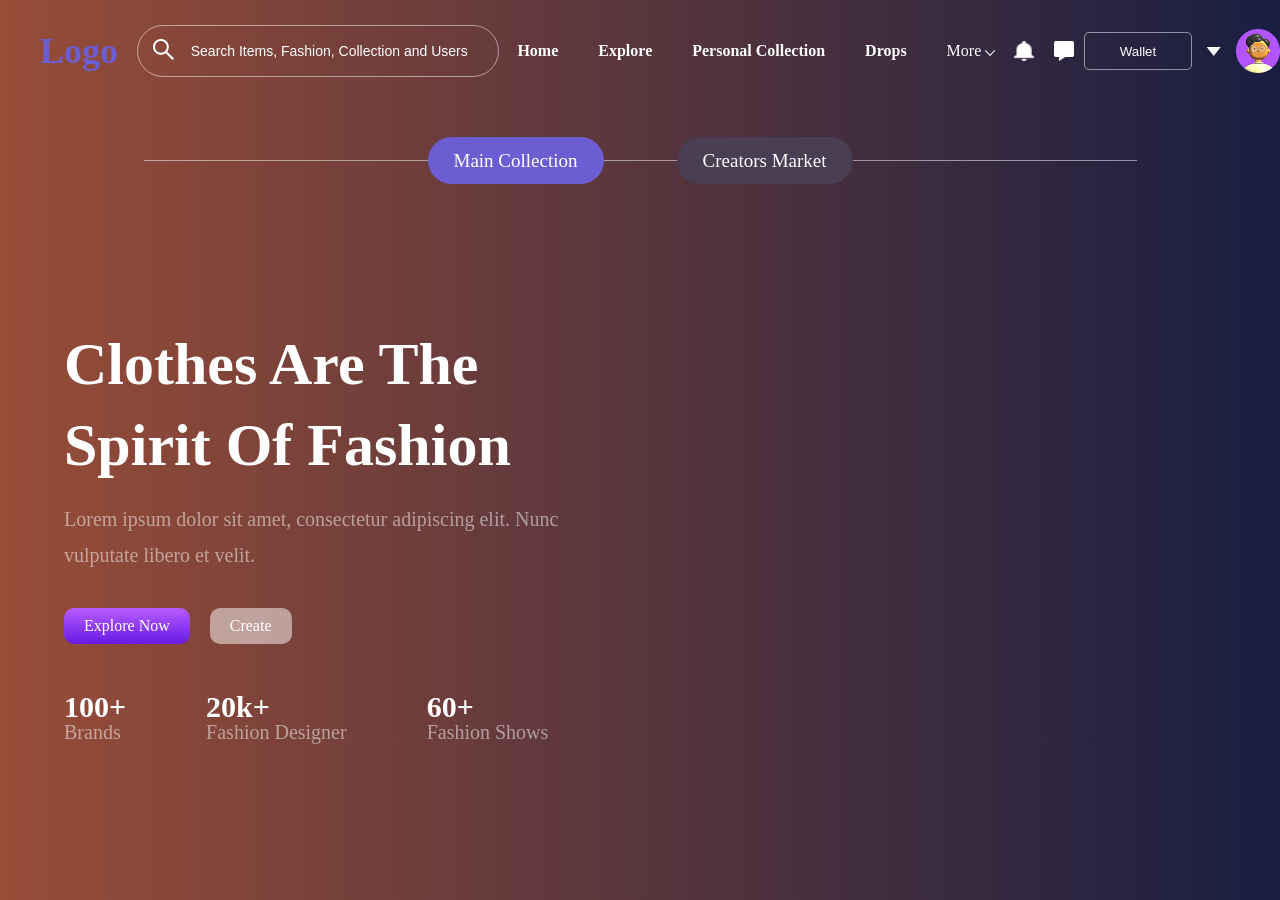
==== index.html @ 134a9b4e "feat: build hero section layout and utility classes Begin direct work on page sections, completing t" ====
<!DOCTYPE html>
<html lang="en">
<head>
    <meta charset="UTF-8">
    <meta name="viewport" content="width=device-width, initial-scale=1.0">
    <title>Fashion Marketplace</title>
    <link rel="stylesheet" href="assets/css/style.css">
    <link rel="stylesheet" href="assets/css/reset.css">
</head>
<body>
    <header class="d-flex wrap align-center justify-between justify-center">
       <p class="logo capitalize bold-700">logo</p> 
       <form action="" class="search-bar d-flex justify-between align-center">
        <button type="submit" class="search-button"><img src="assets/images/icons/search-icon.png" alt="search icon"></button>
        <input type="text" placeholder="Search Items, Fashion, Collection and Users" name="q">
        </form>
        <nav>
            <ul class="d-flex justify-between wrap">
                <li><a href="#" class="capitalize lh-100 bold-600">home</a></li>
                <li><a href="#" class="capitalize lh-100 bold-600">explore</a></li>
                <li><a href="#" class="capitalize lh-100 bold-600">personal collection</a></li>
                <li><a href="#" class="capitalize lh-100 bold-600">drops</a></li>
                <li class="dropdown-item">
                    <input type="checkbox" id="more-menu" class="dropdown-checkbox">
                    <label for="more-menu" class="dropdown-btn">More
                        <img src="assets/images/icons/drop-icon.png" alt="drop icon">
                    </label>
                    <ul class="dropdown-menu">
                        <li class="dropdown-li"><a href="#">Stats<div class="line"></div></a></li>
                        <li class="dropdown-li"><a href="#">Shows<div class="line"></div> </a></li>
                        <li class="dropdown-li"><a href="#">About Us<div class="line"></div></a></li>
                        <li class="dropdown-li"><a href="#">Community<div class="line"></div></a></li>
                        <li class="dropdown-li"><a href="#">Creator Studio<div class="line"></div></a></li>
                        <li class="dropdown-li"><a href="#">Edit Profile<div class="line"></div></a></li>
                        <li class="dropdown-li"><a href="#">Setting</a></li>
        
                    </ul>
                </li>
            </ul>
        </nav>
       <div class="account d-flex align-center justify-between wrap">
        <img src="assets/images/icons/ring-icon.png" alt="ring icon" class="ring">
        <img src="assets/images/icons/conversation-icon.png" alt="conversation icon" class="conversation">
        <button class="wallet"><a href="#">Wallet</a></button>
        <img src="assets/images/icons/arrow-icon.png" alt="arrow icon" class="arrow">
        <img src="assets/images/profile-image.png" alt="profile image">
       </div> 
    </header>
    <main>
        <div class="main-header d-flex justify-center align-center wrap">
            <hr class="align-center justify-center">
            <a href="" class="capitalize t-align lh-100 bold-500">main collection</a>
            <a href="" class="capitalize t-align lh-100 bold-500">creators market</a>
        </div>
        <div class="container">
            <section class="hero d-flex">
                <div class="content">
                    <h1 class="capitalize lh-135">clothes are the spirit of fashion</h1>
                    <p class="lh-180">Lorem ipsum dolor sit amet, consectetur adipiscing elit. Nunc vulputate libero et velit.</p>
                    <div class="buttons d-flex">
                        <a href="" class="capitalize bold-500 lh-100">explore now</a>
                        <a href="" class="capitalize bold-500 lh-100">create</a>
                    </div>
                    <ul class="statistics d-flex align-center">
                        <li><p class="bold-700 lh-100">100+</p><p class="capitalize lh-100 bold-500">brands</p></li>
                        <li><p class="bold-700 lh-100">20k+</p><p class="capitalize lh-100 bold-500">fashion designer</p></li>
                        <li><p class="bold-700 lh-100">60+</p><p class="capitalize lh-100 bold-500">fashion shows</p></li>
                    </ul>

                <div class="preview">
                </div>

            </section>





        </div>
  
    </main>


</body>
</html>
---- assets/css/style.css ----
:root{
    /* colors */
    --basic:white;
    --basic-50:rgba(255, 255, 255, 0.5);
    --purple-100: #6C5DD3;
    --purple-50: #B75CFF;
    --purple-200: #671AE4;
    --gray-100: #493E52;
    --gray-50:#95929F;




    --heading-1: 60px;
    --heading-2: 40px;
    --heading-3: 36px;
    --base: 20px;

    
    

}









/*utility classes start*/

.container{
    max-width: 1197px;
    height: auto;
    margin: 0 auto;
    width: 90%;
}


.d-flex{
   display: flex;
}

.align-center{
    align-items: center;
}

.justify-center{
    justify-content: center;
}

.t-align{
    text-align: center;
}

.justify-between{
    justify-content: space-between;
}


.wrap{
    flex-wrap: wrap;
}




/*typography*/

.capitalize{
    text-transform: capitalize;   
}

.bold-500 {
    font-weight: 500;
}
.bold-600 {
    font-weight: 600;
}
.bold-700 {
    font-weight: 700;
}

.lh-100{
    line-height: 100%;
}

.lh-135{
    line-height: 135%;
}

.lh-180{
    line-height: 180%;
}
.lh-200{
    line-height: 200%;
}


/*utility classes end*/
body {
    background:linear-gradient(to right, #984D38,#181E41); 
    width: 100%;
}   
header {

    max-width: 1440px;
    height: auto;
    margin-top: 25px !important;

    p.logo {
        color: var(--purple-100);
        font-size: var(--heading-3);
        margin-left: 40px;
    }

    form.search-bar {
        width: 360px;
        height: 50px;
        border: 0.5px solid var(--basic-50);
        border-radius: 184px;

        button.search-button {
            border: 0;
            background-color: transparent;
            border-radius: 50%;
            padding: 15px 15px;

            img {}
        }

        input {
            background-color: transparent;
            border: 0;
            font-size: 14px;
            width: 100%;
            height: 100%;
            color: var(--basic);
            border-radius: 184px;
        }

    }

    form.search-bar input::placeholder {
        color: white;
        font-size: 14px;
    }

    nav {
        ul {
            gap: 40px;

            li {
                color: var(--basic);
                font-size: 16px;

                a {
                    color: var(--basic);

                }
            }

            li.dropdown-item {
                position: relative;

                .dropdown-checkbox {
                    display: none;
                }

                .dropdown-btn {
                    cursor: pointer;
                }

                .dropdown-menu {
                    display: none;
                    position: absolute;
                    top: 100%;
                    left: -20px;
                    background-color: rgba(33, 39, 73, 1);
                    border-radius: 10px;
                    width: 190px;
                    height: auto;
                    margin-top: 10px;

                    .line {
                        border: 0.5px solid rgba(255, 255, 255, 0.2);
                        margin-block: 10px;
                    }


                    li.dropdown-li {
                        font-size: 14px;

                        &:first-child {
                            margin: 15px 15px 10px 15px;

                        }

                        &:last-child {
                            margin: 10px 15px 15px 15px;
                        }

                        &:not(:first-child):not(:last-child) {
                            margin: 10px 15px 10px 15px;
                        }
                    }

                }

                .dropdown-checkbox:checked~.dropdown-menu {
                    display: block;
                }
            }
        }
    }

    .account {
        img.ring {
            margin-right: 20px;
            width: 20px;
            height: 20px;
        }

        img.conversation {
            margin-right: 10px;
        }

        button.wallet {
            width: 108px;
            height: 38px;
            border: 0.5px solid var(--basic-50);
            background-color: transparent;
            border-radius: 5px;

            a {
                color: var(--basic);
            }
        }

        img.arrow {
            margin-inline: 15px;
        }
    }

}


.main-header {
    width: 100%;
    height: auto;
    gap: 73px;
    padding-top:60px;
    margin: 0 auto;
    position: relative;

    hr{
        border: none;
        border-top: 0.5px solid var(--basic-50);
        width: 993px;
        height: auto;
        margin-inline: 223px;
        display: block;
        position: absolute;
        z-index: 1;
    }
    a {
        padding: 14px 26px;
        border-radius: 206px;
        position: relative;
        z-index: 2;
        font-size: 19px;

        &:nth-child(2){
            background-color: var(--purple-100); 
        }

        &:last-child{
            background-color: var(--gray-100);
            
        }
    }

}

section.hero {
    margin-top: 140px;
    .content {
        max-width: 536px;
        
        h1 {
            font-weight: 800;
            font-size: var(--heading-1);
            color: var(--basic);
        }

        p {
            font-size: var(--base);
            color: var(--basic-50);
            margin-top: 15px;
            margin-bottom: 35px;
        }

        .buttons {
            gap: 20px;

            a {
                text-align: center;
                font-weight: 500;
                border-radius: 10px;
                height: auto;
                width: auto;
                padding: 10px 20px;

                &:first-child {
                    background: linear-gradient(to bottom, #B75CFF, #671AE4);
                }

                &:last-child {
                    background-color: var(--basic-50);

                }

            }
        }

        ul.statistics {
                width: fit-content;
                height: fit-content;
                margin-top: 48px;
                gap: 80px;
            li{
                p{
                    margin: 0;
                }
                p:first-child {
                    font-size: 30px;
                    color: var(--basic);
                }
                p:last-child {
                    color: var(--basic-50);
                    font-size: var(--base);
                }
            }
        }
    }

    .preview{
        
    }

}
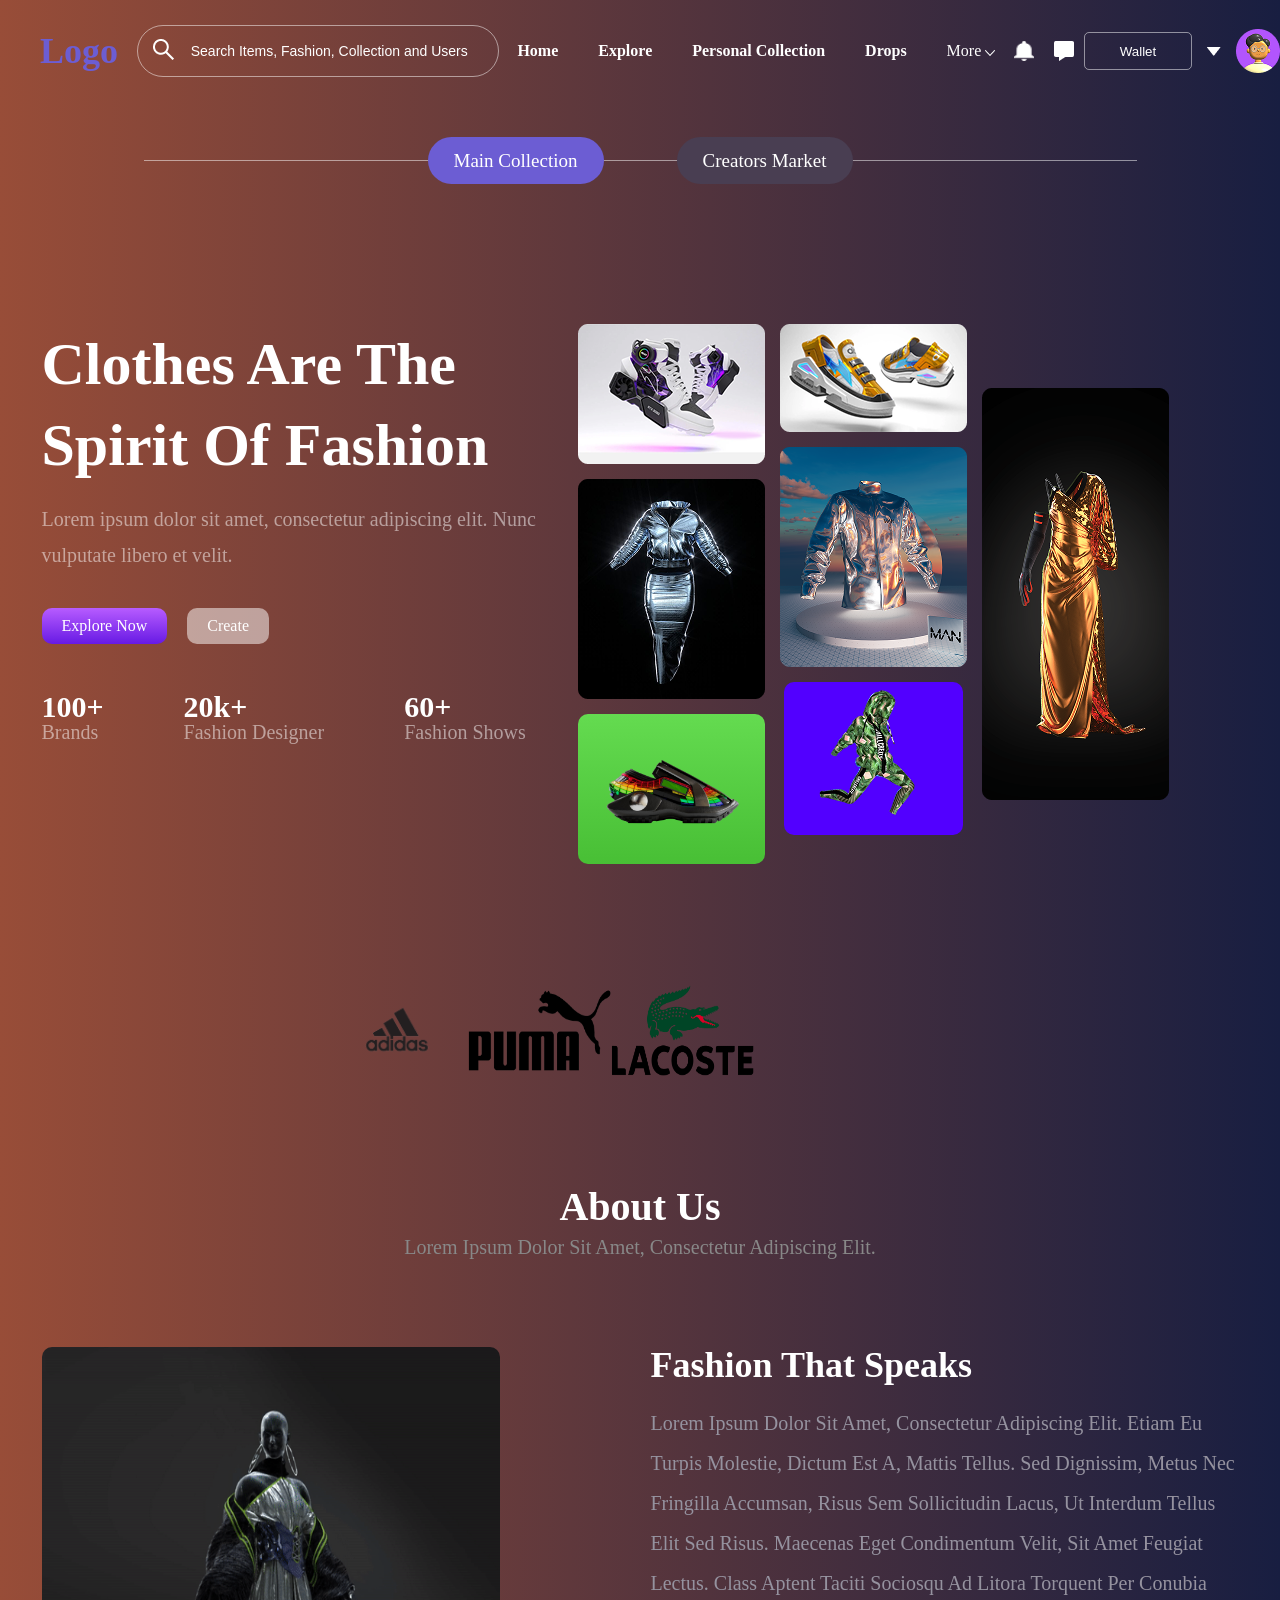
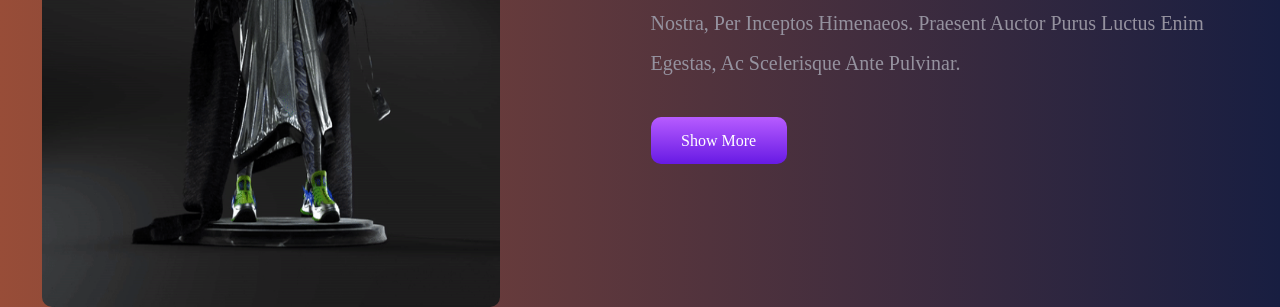
==== commit f051c408: "feat: complete hero and about sections and add design variables Complete Hero section  Complete Abou" ====
--- a/index.html
+++ b/index.html
@@ -54,21 +54,60 @@
         </div>
         <div class="container">
             <section class="hero d-flex">
-                <div class="content">
+                <article class="content">
                     <h1 class="capitalize lh-135">clothes are the spirit of fashion</h1>
                     <p class="lh-180">Lorem ipsum dolor sit amet, consectetur adipiscing elit. Nunc vulputate libero et velit.</p>
                     <div class="buttons d-flex">
                         <a href="" class="capitalize bold-500 lh-100">explore now</a>
                         <a href="" class="capitalize bold-500 lh-100">create</a>
-                    </div>
+                    </div> 
                     <ul class="statistics d-flex align-center">
                         <li><p class="bold-700 lh-100">100+</p><p class="capitalize lh-100 bold-500">brands</p></li>
                         <li><p class="bold-700 lh-100">20k+</p><p class="capitalize lh-100 bold-500">fashion designer</p></li>
                         <li><p class="bold-700 lh-100">60+</p><p class="capitalize lh-100 bold-500">fashion shows</p></li>
                     </ul>
+                </article>
+        
+                <article class="preview d-flex wrap">
+                    <div class="image-wrapper  d-flex align-center">
+                        <img src="assets/images/purple-sneakers.png" alt="sneakers image">
+                        <img src="assets/images/silver-dress.png" alt="dress image">
+                        <div id="bg-sneakers">
+                            <img src="assets/images/black-sneakers.svg" alt="sneakers image">
+                        </div>
 
-                <div class="preview">
-                </div>
+                    </div>
+                    <div class="image-wrapper  d-flex align-center">
+                        <img src="assets/images/gold-sneakers.png" alt="sneakers image">
+                        <img src="assets/images/silver-jacket.png" alt="jacket image">
+                        <div id="bg-clothes">
+                            <img src="assets/images/green-clothes.png" alt="clothes image">
+                        </div>
+                    </div>
+                    <div class="image-wrapper  d-flex">
+                    <img src="assets/images/gold-dress.png" alt="dress image">
+                    </div>
+                </article>
+            </section>
+            <div class="brands-wrapper d-flex justify-center align-center justify between">
+                    <img src="assets/images/adidas-logo.png" alt="adidas logo" class="brands-adidas">
+                    <img src="assets/images/puma-logo.png" alt="puma logo" class="brands-puma">
+                    <img src="assets/images/lacoste-logo.png" alt="lacoste logo" class="brands-lacoste">
+            </div>
+
+            <section class="about">
+                <article class="about-us">
+                    <h2 class="capitalize lh-100 bold-700">about us</h2>
+                    <p  class="capitalize bold-500 lh-100">Lorem ipsum dolor sit amet, consectetur adipiscing elit.</p>
+                </article>
+                <article class="about-wrapper d-flex justify-between">
+                    <img src="assets/images/statue-image.png" alt="statue image">
+                    <div class="content">
+                        <h2 class="capitalize lh-100 bold-700">fashion that speaks</h2>
+                        <p class="capitalize lh-200">Lorem ipsum dolor sit amet, consectetur adipiscing elit. Etiam eu turpis molestie, dictum est a, mattis tellus. Sed dignissim, metus nec fringilla accumsan, risus sem sollicitudin lacus, ut interdum tellus elit sed risus. Maecenas eget condimentum velit, sit amet feugiat lectus. Class aptent taciti sociosqu ad litora torquent per conubia nostra, per inceptos himenaeos. Praesent auctor purus luctus enim egestas, ac scelerisque ante pulvinar. </p>
+                        <a href="" class="capitalize bold-500 lh-100">show more</a>
+                    </div>
+                </article>
 
             </section>
 
--- a/assets/css/style.css
+++ b/assets/css/style.css
@@ -5,9 +5,11 @@
     --purple-100: #6C5DD3;
     --purple-50: #B75CFF;
     --purple-200: #671AE4;
+    --purple-bg:#5200FF;
     --gray-100: #493E52;
     --gray-50:#95929F;
-
+    --gray-8:#888888;
+    
 
 
 
@@ -16,6 +18,9 @@
     --heading-3: 36px;
     --base: 20px;
 
+
+    --primary-radius: 10px;
+
     
     
 
@@ -35,7 +40,7 @@
     max-width: 1197px;
     height: auto;
     margin: 0 auto;
-    width: 90%;
+    width: 100%;
 }
 
 
@@ -97,6 +102,8 @@
 .lh-200{
     line-height: 200%;
 }
+
+
 
 
 /*utility classes end*/
@@ -179,7 +186,7 @@
                     top: 100%;
                     left: -20px;
                     background-color: rgba(33, 39, 73, 1);
-                    border-radius: 10px;
+                    border-radius: var(--primary-radius);
                     width: 190px;
                     height: auto;
                     margin-top: 10px;
@@ -283,12 +290,12 @@
     }
 
 }
-
 section.hero {
     margin-top: 140px;
-    .content {
+
+    article.content {
         max-width: 536px;
-        
+
         h1 {
             font-weight: 800;
             font-size: var(--heading-1);
@@ -307,8 +314,7 @@
 
             a {
                 text-align: center;
-                font-weight: 500;
-                border-radius: 10px;
+                border-radius: var(--primary-radius);
                 height: auto;
                 width: auto;
                 padding: 10px 20px;
@@ -326,18 +332,21 @@
         }
 
         ul.statistics {
-                width: fit-content;
-                height: fit-content;
-                margin-top: 48px;
-                gap: 80px;
-            li{
-                p{
+            width: fit-content;
+            height: fit-content;
+            margin-top: 48px;
+            gap: 80px;
+
+            li {
+                p {
                     margin: 0;
                 }
+
                 p:first-child {
                     font-size: 30px;
                     color: var(--basic);
                 }
+
                 p:last-child {
                     color: var(--basic-50);
                     font-size: var(--base);
@@ -346,8 +355,205 @@
         }
     }
 
-    .preview{
+    article.preview {
+        max-width: 600px;
+        gap: 15px;
+
+        .image-wrapper {
+            flex-direction: column;
+            gap: 15px;
+            align-self: flex-start;
+            
+            &:last-child{
+                align-self: center;
+            }
+
+            #bg-sneakers{
+                background:linear-gradient(to bottom, #64DB50, #48BF35);
+                align-content: center;
+                border-radius: var(--primary-radius);
+                padding-inline: 20px;
+                img{
+                    /* filter: drop-shadow(0px 10px 13px #000000); */
+                }
+            }
+
+            #bg-clothes{
+                background-color: var(--purple-bg);
+                border-radius: var(--primary-radius);
+                padding-left: 16px;
+                padding-right: 13px;
+
+            }
+
+
+        }
+
+    }
+}
+
+.brands-wrapper{
+
+    width: 100%;
+    max-width: 995px;
+    margin-top:115px;
+    margin-bottom: 105px;
+    
+    
+    img.brands-adidas{
+        width: 143px;
+        height: 103px; 
         
     }
-
-}+    img.brands-puma{
+        width: 143px;
+        height: 91px; 
+
+    }
+    img.brands-lacoste{
+        width: 143px;
+        height: 91px; 
+
+    }
+
+}
+
+section.about{
+    article.about-us{
+        text-align: center;
+
+        h2{
+            font-size: var(--heading-2);
+            color:var(--basic);
+            padding-bottom: 10px;
+        }
+        p{
+            font-size: var(--base);
+            color: var(--gray-8);
+
+        }
+    }
+    article.about-wrapper{
+        margin-top: 90px;
+
+        img{
+            border-radius: var(--primary-radius);
+            width: 458px;
+            height: 560px;
+
+        }
+        .content{
+            max-width: 588px;
+            h2{
+                font-size: var(--heading-3);
+                color:var(--basic);
+                
+
+            }
+            p{
+                font-size: var(--base);
+                color: var(--gray-50);
+                padding-top: 20px;
+                padding-bottom: 50px;
+
+            }
+            a{
+                text-align: center;
+                border-radius: var(--primary-radius);
+                height: auto;
+                width: auto;
+                padding: 15px 30.5px;
+                background: linear-gradient(to bottom, #B75CFF, #671AE4);
+            }
+        }
+    }
+
+}
+
+
+
+
+
+
+
+
+
+
+
+
+
+
+
+
+
+
+
+
+
+
+
+
+
+
+
+
+
+
+
+
+
+
+
+
+/*
+article.preview {
+        max-width: 600px;
+        display: grid;
+        grid-template-columns: 187px 187px 187px;
+        grid-template-rows: 220px 220px 220px;
+        grid-template-areas:
+            "box-1 box-2 box3"
+            "box-4 box-5 box-3"
+            "box-6 box-7 box-3";
+
+
+
+
+        .box-1 {
+            grid-area: box-1;
+
+        }
+
+        .box-2 {
+            grid-area: box-2;
+        }
+
+        .box-3 {
+            grid-area: box-3;
+
+        }
+
+        .box-4 {
+            grid-area: box-4;
+
+        }
+
+        .box-5 {
+            grid-area: box-5;
+
+        }
+
+        .box-6 {
+            grid-area: box-6;
+            background: linear-gradient(to bottom, #64DB50, #48BF35);
+
+        }
+
+        .box-7 {
+            grid-area: box-7;
+            background-color: var(--purple-bg);
+        }
+
+
+    }
+*/
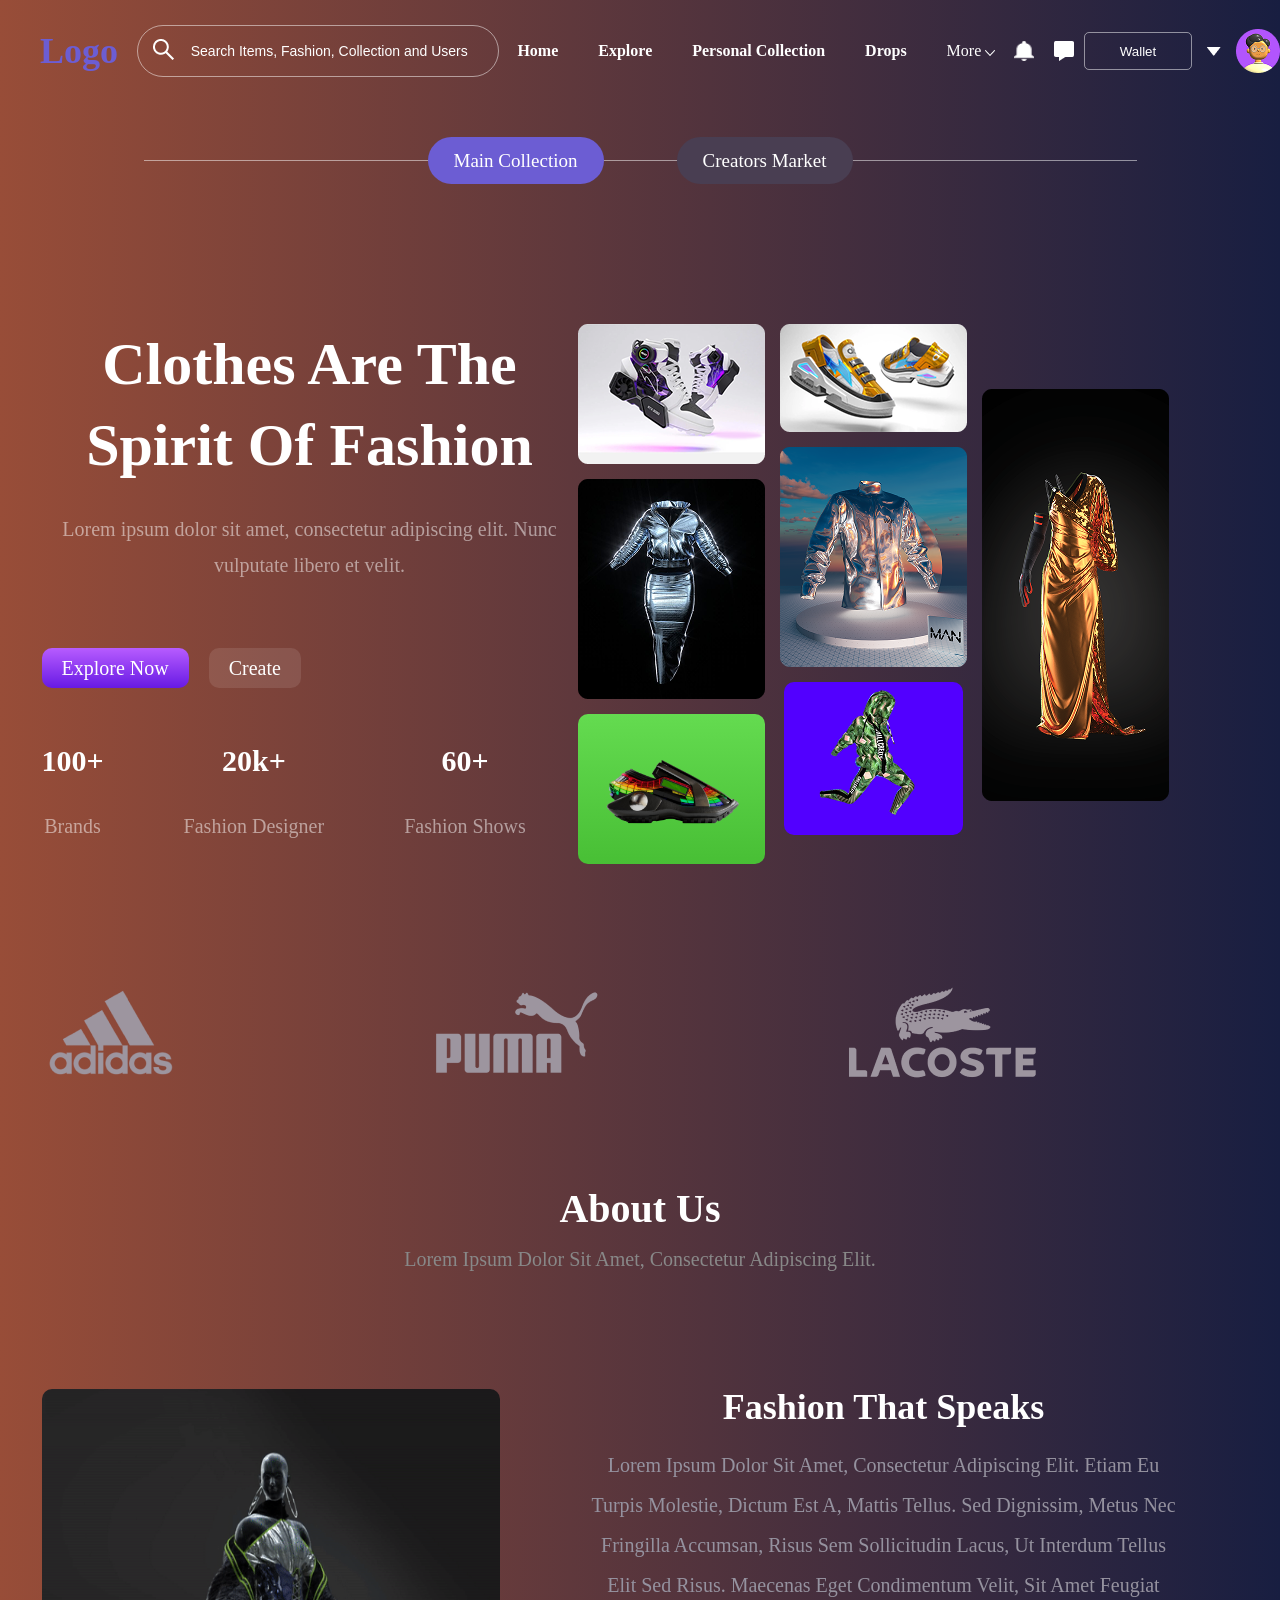
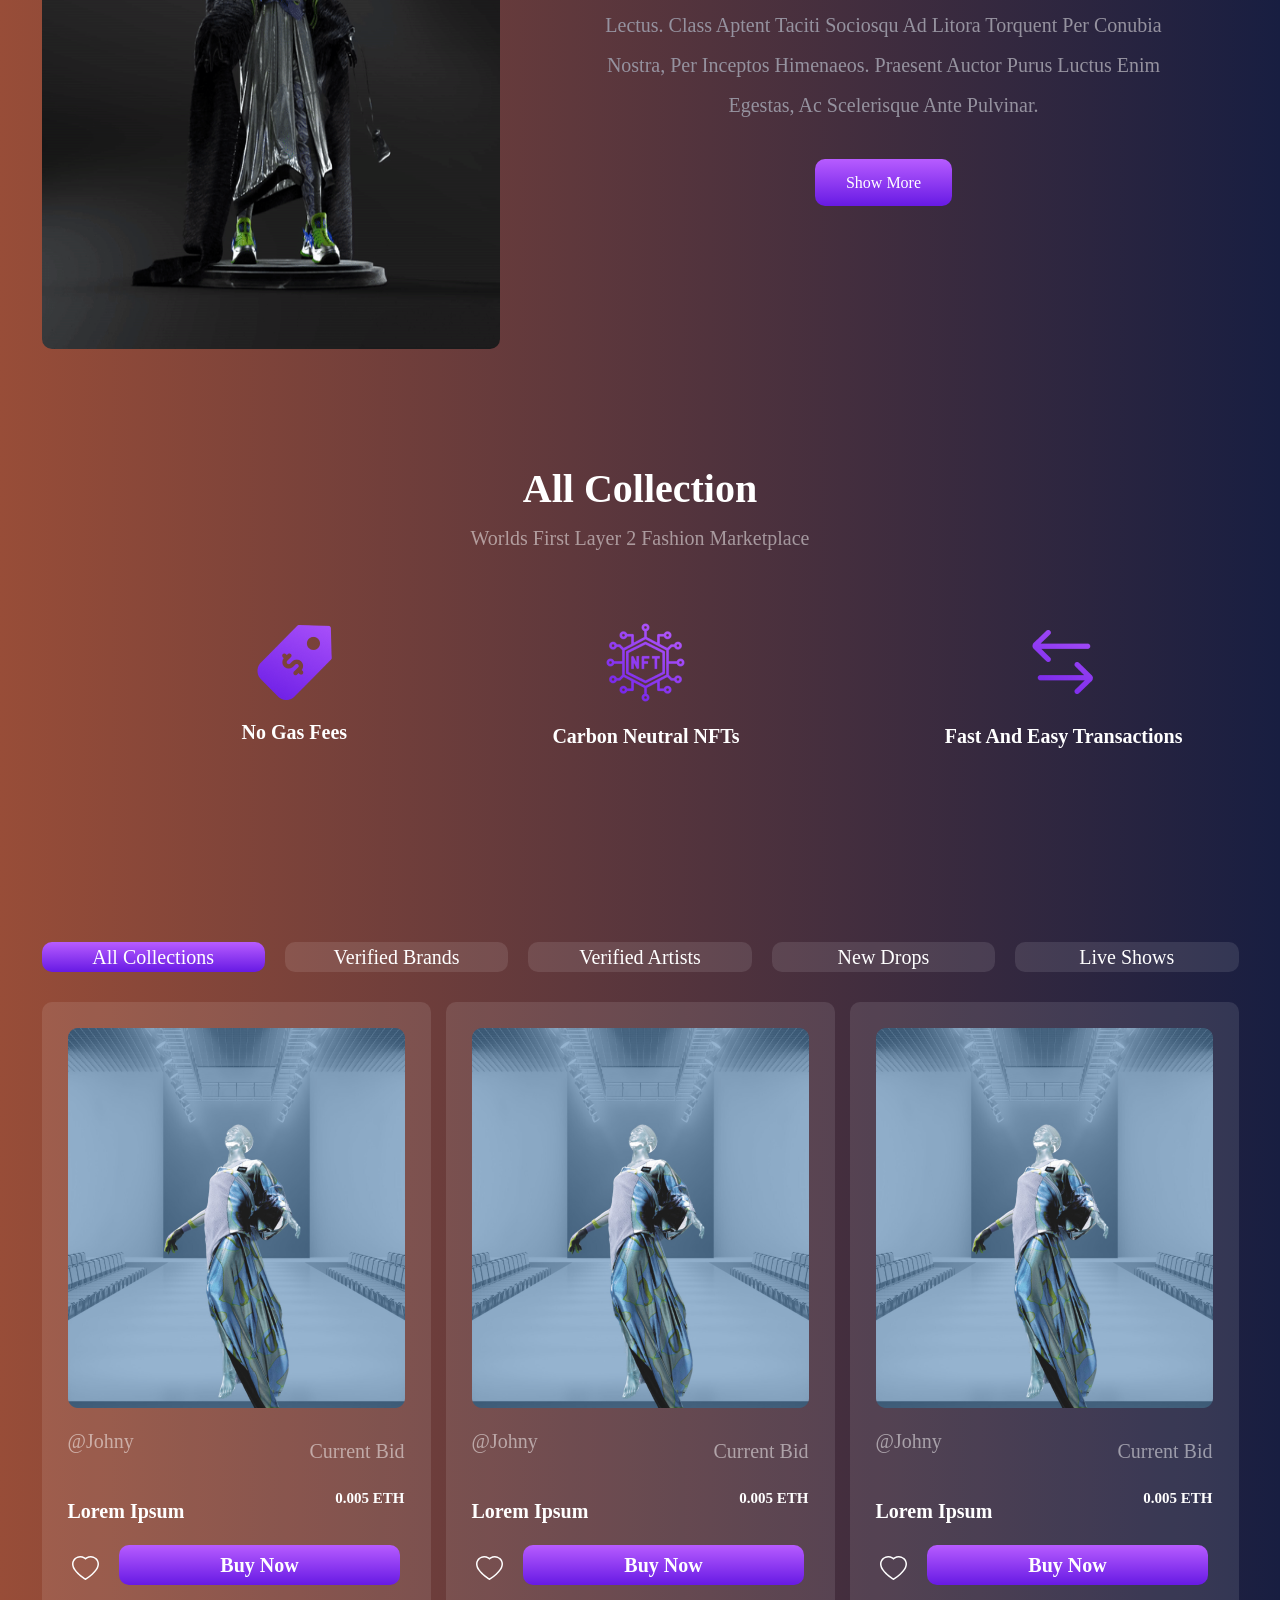
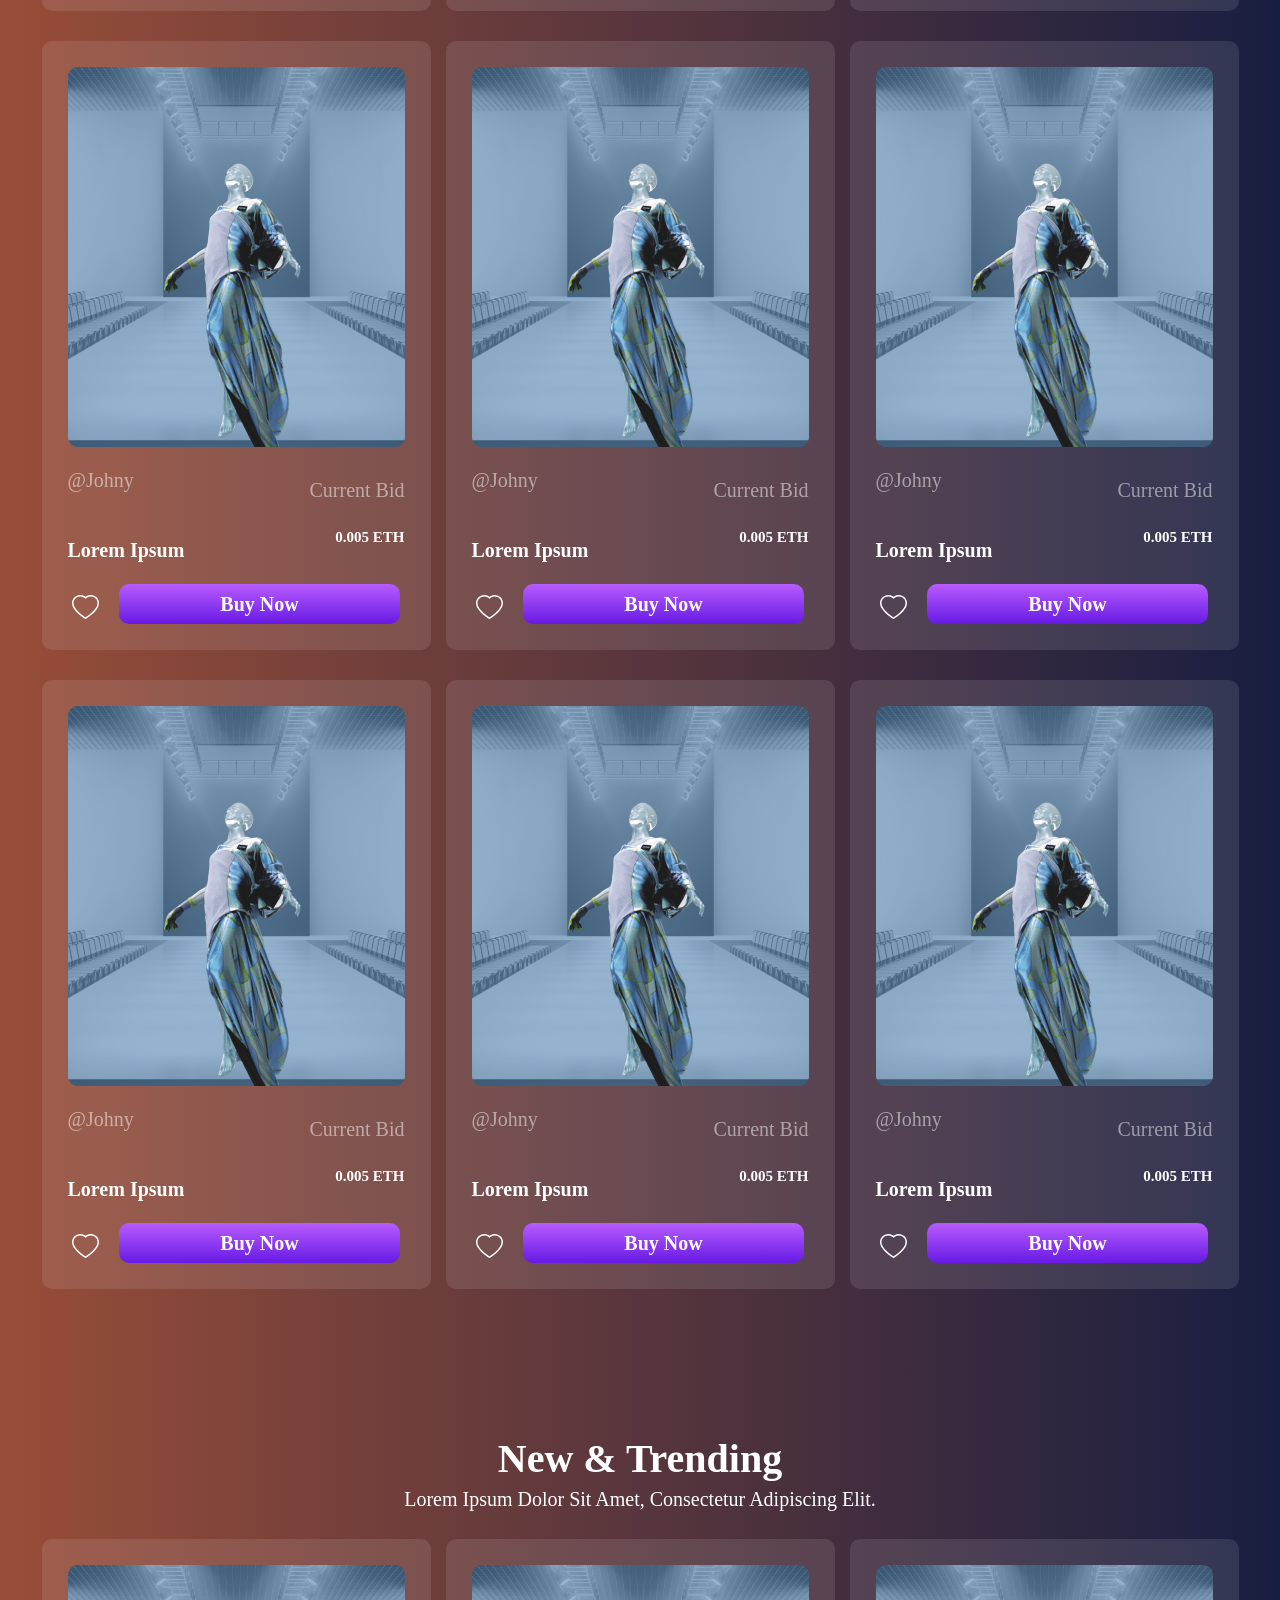
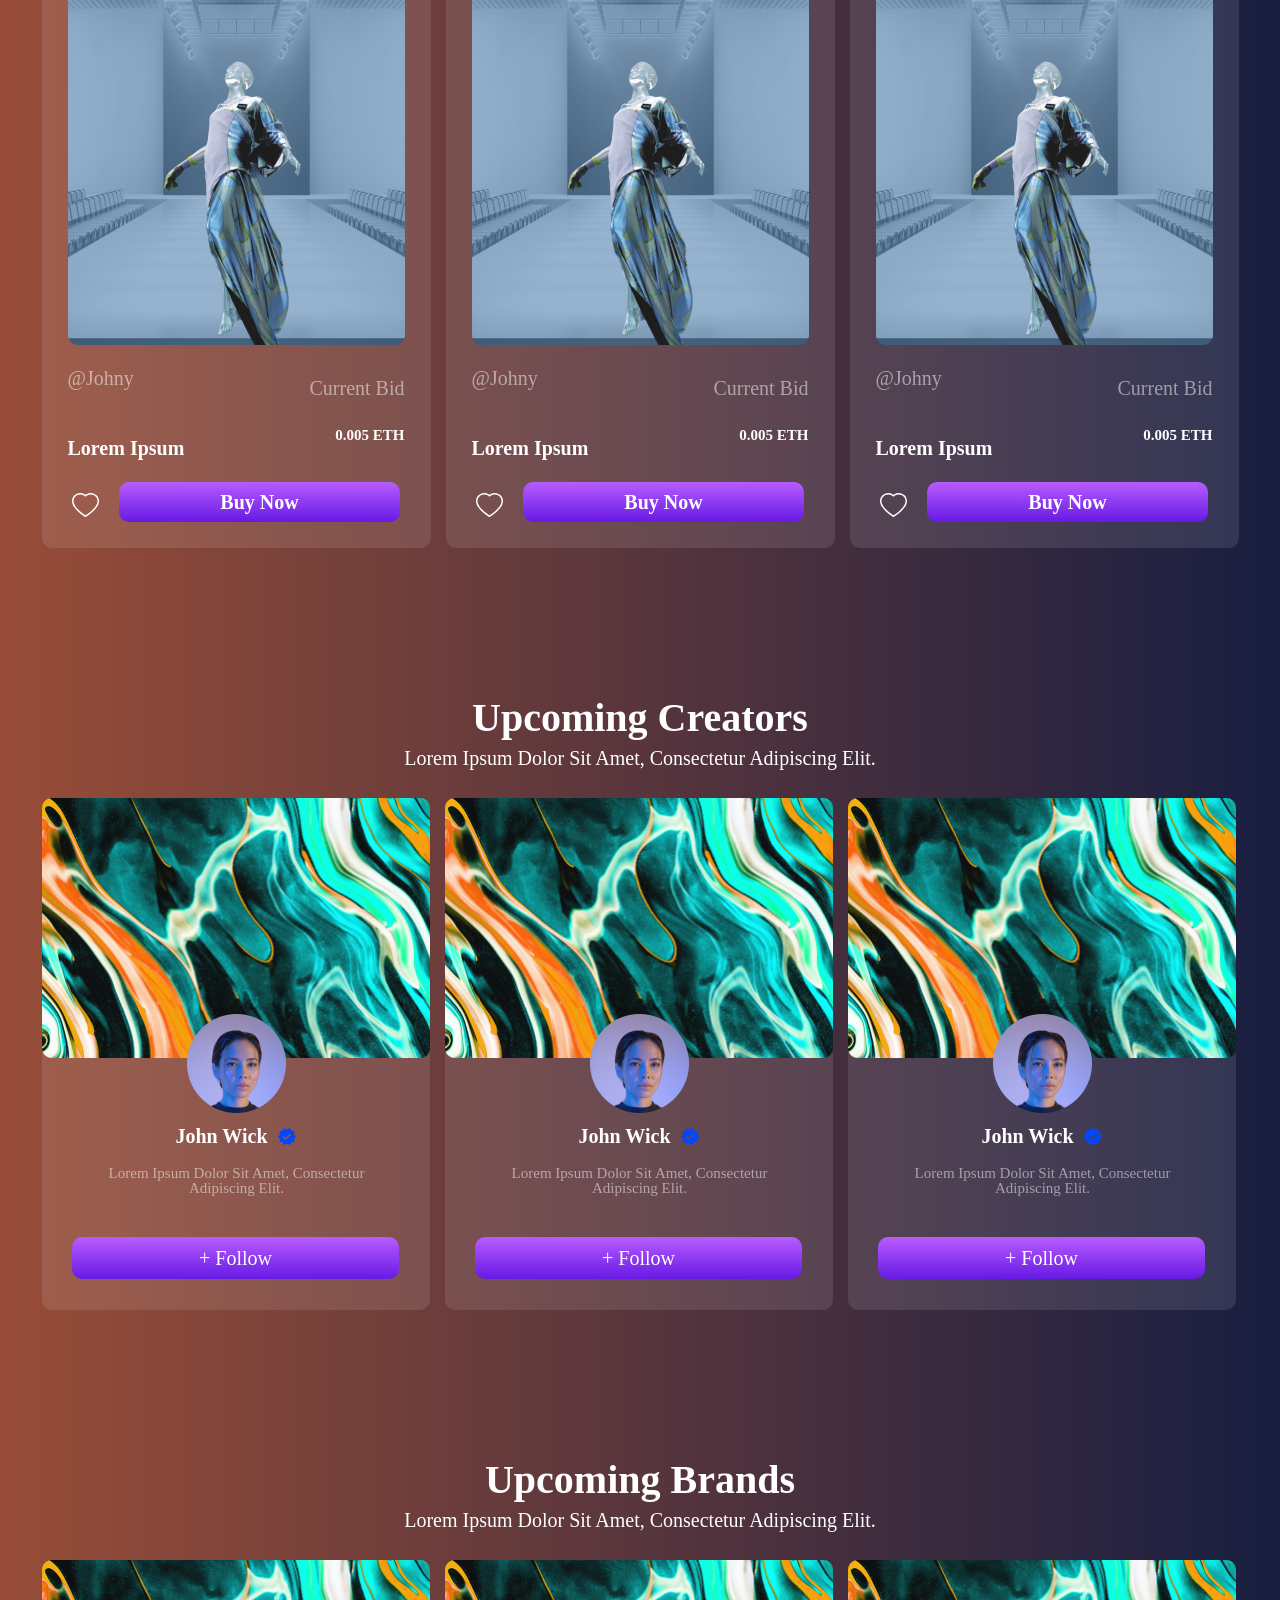
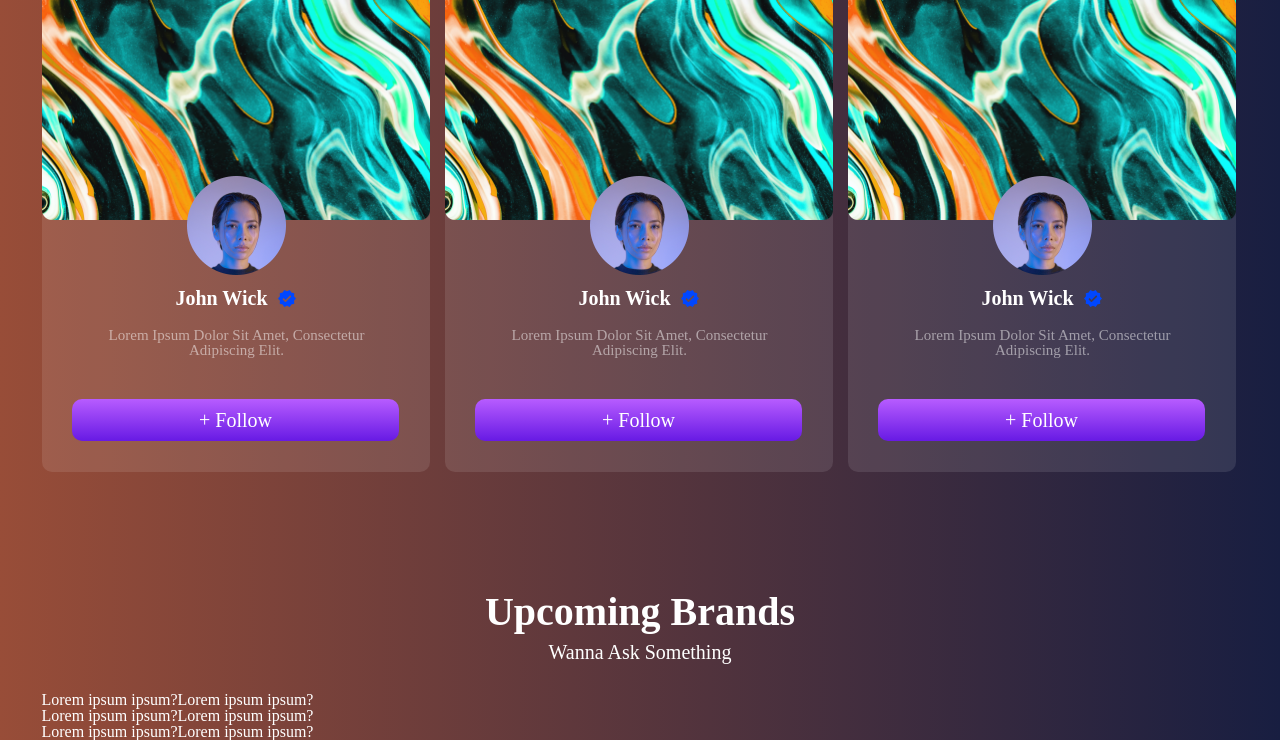
==== commit 34959590: "feat: complete main sections and start FAQ section Completed About, Collection, Trending Creators, a" ====
--- a/index.html
+++ b/index.html
@@ -46,20 +46,20 @@
         <img src="assets/images/profile-image.png" alt="profile image">
        </div> 
     </header>
-    <main>
+    <main class="home-page">
         <div class="main-header d-flex justify-center align-center wrap">
             <hr class="align-center justify-center">
-            <a href="" class="capitalize t-align lh-100 bold-500">main collection</a>
-            <a href="" class="capitalize t-align lh-100 bold-500">creators market</a>
+            <a href="index.html" class="capitalize t-align lh-100 bold-500">main collection</a>
+            <a href="market.html" class="capitalize t-align lh-100 bold-500">creators market</a>
         </div>
         <div class="container">
             <section class="hero d-flex">
                 <article class="content">
                     <h1 class="capitalize lh-135">clothes are the spirit of fashion</h1>
                     <p class="lh-180">Lorem ipsum dolor sit amet, consectetur adipiscing elit. Nunc vulputate libero et velit.</p>
-                    <div class="buttons d-flex">
-                        <a href="" class="capitalize bold-500 lh-100">explore now</a>
-                        <a href="" class="capitalize bold-500 lh-100">create</a>
+                    <div class="buttons d-flex gap-20">
+                        <a href="" class="btn capitalize bold-500 lh-100">explore now</a>
+                        <a href="" class="btn capitalize bold-500 lh-100">create</a>
                     </div> 
                     <ul class="statistics d-flex align-center">
                         <li><p class="bold-700 lh-100">100+</p><p class="capitalize lh-100 bold-500">brands</p></li>
@@ -68,8 +68,8 @@
                     </ul>
                 </article>
         
-                <article class="preview d-flex wrap">
-                    <div class="image-wrapper  d-flex align-center">
+                <article class="preview d-flex wrap gap-15">
+                    <div class="image-wrapper  d-flex align-center gap-15">
                         <img src="assets/images/purple-sneakers.png" alt="sneakers image">
                         <img src="assets/images/silver-dress.png" alt="dress image">
                         <div id="bg-sneakers">
@@ -77,19 +77,19 @@
                         </div>
 
                     </div>
-                    <div class="image-wrapper  d-flex align-center">
+                    <div class="image-wrapper  d-flex align-center gap-15">
                         <img src="assets/images/gold-sneakers.png" alt="sneakers image">
                         <img src="assets/images/silver-jacket.png" alt="jacket image">
                         <div id="bg-clothes">
                             <img src="assets/images/green-clothes.png" alt="clothes image">
                         </div>
                     </div>
-                    <div class="image-wrapper  d-flex">
+                    <div class="image-wrapper  d-flex gap-15">
                     <img src="assets/images/gold-dress.png" alt="dress image">
                     </div>
                 </article>
             </section>
-            <div class="brands-wrapper d-flex justify-center align-center justify between">
+            <div class="brands-wrapper d-flex justify-center align-center justify-between">
                     <img src="assets/images/adidas-logo.png" alt="adidas logo" class="brands-adidas">
                     <img src="assets/images/puma-logo.png" alt="puma logo" class="brands-puma">
                     <img src="assets/images/lacoste-logo.png" alt="lacoste logo" class="brands-lacoste">
@@ -100,18 +100,456 @@
                     <h2 class="capitalize lh-100 bold-700">about us</h2>
                     <p  class="capitalize bold-500 lh-100">Lorem ipsum dolor sit amet, consectetur adipiscing elit.</p>
                 </article>
-                <article class="about-wrapper d-flex justify-between">
+                <article class="about-wrapper d-flex">
                     <img src="assets/images/statue-image.png" alt="statue image">
                     <div class="content">
-                        <h2 class="capitalize lh-100 bold-700">fashion that speaks</h2>
+                        <h3 class="capitalize lh-100 bold-700">fashion that speaks</h3>
                         <p class="capitalize lh-200">Lorem ipsum dolor sit amet, consectetur adipiscing elit. Etiam eu turpis molestie, dictum est a, mattis tellus. Sed dignissim, metus nec fringilla accumsan, risus sem sollicitudin lacus, ut interdum tellus elit sed risus. Maecenas eget condimentum velit, sit amet feugiat lectus. Class aptent taciti sociosqu ad litora torquent per conubia nostra, per inceptos himenaeos. Praesent auctor purus luctus enim egestas, ac scelerisque ante pulvinar. </p>
                         <a href="" class="capitalize bold-500 lh-100">show more</a>
                     </div>
                 </article>
-
-            </section>
-
-
+            </section>
+            <section class="collection">
+                <h2 class="capitalize bold-700 lh-100">all collection</h2>
+                <p class="capitalize bold-500"> Worlds First Layer 2 Fashion Marketplace</p>
+                <article class="section-header d-flex align-center justify-between jusftify-center">
+                    <div class="wrapper">
+                        <img src="assets/images/icons/fees-icon.png" alt="fees icon">
+                        <p class="capitalize bold-600 lh-100">no gas fees</p>
+                    </div>
+                    <div class="wrapper">
+                        <img src="assets/images/icons/nft-icon.png" alt="nft icon">
+                        <p class="capitalize bold-600 lh-100">carbon neutral NFTs</p>
+                    </div>
+                    <div class="wrapper">
+                        <img src="assets/images/icons/transactions-icon.png" alt="transactions icon">
+                        <p class="capitalize bold-600 lh-100">Fast And Easy Transactions</p>
+                    </div>
+                </article>
+                <article class="collection-cards">
+                    <div class="buttons d-flex gap-20">
+                        <a class="btn capitalize lh-100 bold-500" href="">all collections</a>
+                        <a class="btn capitalize lh-100 bold-500" href="">verified brands</a>
+                        <a class="btn capitalize lh-100 bold-500" href="">verified artists</a>
+                        <a class="btn capitalize lh-100 bold-500" href="">new drops</a>
+                        <a class="btn capitalize lh-100 bold-500" href="">live shows</a>
+                    </div>
+                    <div class="wrapper-card d-flex gap-15">
+                        <div class="card">
+                            <img src="assets/images/blue-outfit.png" alt="blue outfit">
+                            <div class="wrapper d-flex justify-between">
+                                <h3 class="capitalize lh-100 bold-500">@johny</h3>
+                                <p class="capitalize lh-100 bold-500">current bid</p>
+            
+                            </div>
+                            <div class="wrapper d-flex justify-between">
+                                <h4 class="capitalize lh-100 bold-700">lorem ipsum</h4>
+                                <span class="capitalize lh-100 bold-700">0.005 ETH</span>
+                            </div>
+                            <div class="card-footer d-flex align-center justify-center">
+                                <svg xmlns="http://www.w3.org/2000/svg" width="27" height="24" viewBox="0 0 27 24" fill="none">
+                                    <path
+                                        d="M18.7432 0.75H18.7441C19.7439 0.747717 20.7343 0.942824 21.6572 1.32324H21.6582C22.4368 1.6429 23.1546 2.09004 23.7822 2.64453L24.0459 2.88867C24.6457 3.47072 25.1401 4.14943 25.5088 4.89453L25.6592 5.21777C26.0526 6.12531 26.2528 7.08639 26.25 8.07617V8.07812C26.25 9.00716 26.059 9.99202 25.666 11.0117L25.665 11.0137C25.3393 11.865 24.8589 12.7629 24.2373 13.6836C23.2534 15.139 21.8871 16.6771 20.168 18.252C17.3116 20.8665 14.484 22.6721 14.377 22.7402L13.6377 23.2109C13.5547 23.2633 13.4453 23.2633 13.3623 23.2109H13.3613L12.623 22.7402L12.6113 22.7324L12.6006 22.7266C12.5931 22.7218 12.5825 22.7154 12.5693 22.707C12.543 22.6902 12.5071 22.6658 12.4609 22.6357C12.3685 22.5754 12.2377 22.4896 12.0752 22.3799C11.7502 22.1604 11.2964 21.8463 10.7568 21.4521C9.6763 20.6628 8.25608 19.5568 6.83203 18.252L6.2041 17.6631C4.77732 16.2938 3.62363 14.9571 2.7627 13.6836C2.21964 12.8792 1.78563 12.0906 1.46484 11.334L1.33398 11.0117C0.941002 9.99202 0.75 9.00716 0.75 8.07812C0.750023 7.21047 0.903853 6.36545 1.20605 5.55957L1.34473 5.2168C1.72321 4.34438 2.27033 3.55356 2.95605 2.88965L2.95703 2.88867C3.64777 2.2174 4.45175 1.6901 5.34473 1.32324H5.3457C6.26949 0.942496 7.24787 0.75 8.26074 0.75C9.66538 0.750076 11.0343 1.13129 12.2227 1.85059C12.507 2.02267 12.7763 2.21179 13.0312 2.41699L13.502 2.7959L13.9717 2.41699C14.2267 2.21179 14.496 2.02267 14.7803 1.85059C15.9687 1.13119 17.3384 0.75 18.7432 0.75Z"
+                                        stroke="white" stroke-width="1.5" />
+                                </svg>
+                                <a class="btn capitalize lh-100 bold-600" href="">buy now</a>
+                            </div>
+                        </div>
+                         <div class="card">
+                            <img src="assets/images/blue-outfit.png" alt="blue outfit">
+                            <div class="wrapper d-flex justify-between">
+                                <h3 class="capitalize lh-100 bold-500">@johny</h3>
+                                <p class="capitalize lh-100 bold-500">current bid</p>
+            
+                            </div>
+                            <div class="wrapper d-flex justify-between">
+                                <h4 class="capitalize lh-100 bold-700">lorem ipsum</h4>
+                                <span class="capitalize lh-100 bold-700">0.005 ETH</span>
+                            </div>
+                            <div class="card-footer d-flex align-center justify-center">
+                                <svg xmlns="http://www.w3.org/2000/svg" width="27" height="24" viewBox="0 0 27 24" fill="none">
+                                    <path
+                                        d="M18.7432 0.75H18.7441C19.7439 0.747717 20.7343 0.942824 21.6572 1.32324H21.6582C22.4368 1.6429 23.1546 2.09004 23.7822 2.64453L24.0459 2.88867C24.6457 3.47072 25.1401 4.14943 25.5088 4.89453L25.6592 5.21777C26.0526 6.12531 26.2528 7.08639 26.25 8.07617V8.07812C26.25 9.00716 26.059 9.99202 25.666 11.0117L25.665 11.0137C25.3393 11.865 24.8589 12.7629 24.2373 13.6836C23.2534 15.139 21.8871 16.6771 20.168 18.252C17.3116 20.8665 14.484 22.6721 14.377 22.7402L13.6377 23.2109C13.5547 23.2633 13.4453 23.2633 13.3623 23.2109H13.3613L12.623 22.7402L12.6113 22.7324L12.6006 22.7266C12.5931 22.7218 12.5825 22.7154 12.5693 22.707C12.543 22.6902 12.5071 22.6658 12.4609 22.6357C12.3685 22.5754 12.2377 22.4896 12.0752 22.3799C11.7502 22.1604 11.2964 21.8463 10.7568 21.4521C9.6763 20.6628 8.25608 19.5568 6.83203 18.252L6.2041 17.6631C4.77732 16.2938 3.62363 14.9571 2.7627 13.6836C2.21964 12.8792 1.78563 12.0906 1.46484 11.334L1.33398 11.0117C0.941002 9.99202 0.75 9.00716 0.75 8.07812C0.750023 7.21047 0.903853 6.36545 1.20605 5.55957L1.34473 5.2168C1.72321 4.34438 2.27033 3.55356 2.95605 2.88965L2.95703 2.88867C3.64777 2.2174 4.45175 1.6901 5.34473 1.32324H5.3457C6.26949 0.942496 7.24787 0.75 8.26074 0.75C9.66538 0.750076 11.0343 1.13129 12.2227 1.85059C12.507 2.02267 12.7763 2.21179 13.0312 2.41699L13.502 2.7959L13.9717 2.41699C14.2267 2.21179 14.496 2.02267 14.7803 1.85059C15.9687 1.13119 17.3384 0.75 18.7432 0.75Z"
+                                        stroke="white" stroke-width="1.5" />
+                                </svg>
+                                <a class="btn capitalize lh-100 bold-600" href="">buy now</a>
+                            </div>
+                        </div>
+                         <div class="card">
+                            <img src="assets/images/blue-outfit.png" alt="blue outfit">
+                            <div class="wrapper d-flex justify-between">
+                                <h3 class="capitalize lh-100 bold-500">@johny</h3>
+                                <p class="capitalize lh-100 bold-500">current bid</p>
+            
+                            </div>
+                            <div class="wrapper d-flex justify-between">
+                                <h4 class="capitalize lh-100 bold-700">lorem ipsum</h4>
+                                <span class="capitalize lh-100 bold-700">0.005 ETH</span>
+                            </div>
+                            <div class="card-footer d-flex align-center justify-center">
+                                <svg xmlns="http://www.w3.org/2000/svg" width="27" height="24" viewBox="0 0 27 24" fill="none">
+                                    <path
+                                        d="M18.7432 0.75H18.7441C19.7439 0.747717 20.7343 0.942824 21.6572 1.32324H21.6582C22.4368 1.6429 23.1546 2.09004 23.7822 2.64453L24.0459 2.88867C24.6457 3.47072 25.1401 4.14943 25.5088 4.89453L25.6592 5.21777C26.0526 6.12531 26.2528 7.08639 26.25 8.07617V8.07812C26.25 9.00716 26.059 9.99202 25.666 11.0117L25.665 11.0137C25.3393 11.865 24.8589 12.7629 24.2373 13.6836C23.2534 15.139 21.8871 16.6771 20.168 18.252C17.3116 20.8665 14.484 22.6721 14.377 22.7402L13.6377 23.2109C13.5547 23.2633 13.4453 23.2633 13.3623 23.2109H13.3613L12.623 22.7402L12.6113 22.7324L12.6006 22.7266C12.5931 22.7218 12.5825 22.7154 12.5693 22.707C12.543 22.6902 12.5071 22.6658 12.4609 22.6357C12.3685 22.5754 12.2377 22.4896 12.0752 22.3799C11.7502 22.1604 11.2964 21.8463 10.7568 21.4521C9.6763 20.6628 8.25608 19.5568 6.83203 18.252L6.2041 17.6631C4.77732 16.2938 3.62363 14.9571 2.7627 13.6836C2.21964 12.8792 1.78563 12.0906 1.46484 11.334L1.33398 11.0117C0.941002 9.99202 0.75 9.00716 0.75 8.07812C0.750023 7.21047 0.903853 6.36545 1.20605 5.55957L1.34473 5.2168C1.72321 4.34438 2.27033 3.55356 2.95605 2.88965L2.95703 2.88867C3.64777 2.2174 4.45175 1.6901 5.34473 1.32324H5.3457C6.26949 0.942496 7.24787 0.75 8.26074 0.75C9.66538 0.750076 11.0343 1.13129 12.2227 1.85059C12.507 2.02267 12.7763 2.21179 13.0312 2.41699L13.502 2.7959L13.9717 2.41699C14.2267 2.21179 14.496 2.02267 14.7803 1.85059C15.9687 1.13119 17.3384 0.75 18.7432 0.75Z"
+                                        stroke="white" stroke-width="1.5" />
+                                </svg>
+                                <a class="btn capitalize lh-100 bold-600" href="">buy now</a>
+                            </div>
+                        </div>
+                    </div>
+                    <div class="wrapper-card d-flex gap-15">
+                        <div class="card">
+                            <img src="assets/images/blue-outfit.png" alt="blue outfit">
+                            <div class="wrapper d-flex justify-between">
+                                <h3 class="capitalize lh-100 bold-500">@johny</h3>
+                                <p class="capitalize lh-100 bold-500">current bid</p>
+            
+                            </div>
+                            <div class="wrapper d-flex justify-between">
+                                <h4 class="capitalize lh-100 bold-700">lorem ipsum</h4>
+                                <span class="capitalize lh-100 bold-700">0.005 ETH</span>
+                            </div>
+                            <div class="card-footer d-flex align-center justify-center">
+                                <svg xmlns="http://www.w3.org/2000/svg" width="27" height="24" viewBox="0 0 27 24" fill="none">
+                                    <path
+                                        d="M18.7432 0.75H18.7441C19.7439 0.747717 20.7343 0.942824 21.6572 1.32324H21.6582C22.4368 1.6429 23.1546 2.09004 23.7822 2.64453L24.0459 2.88867C24.6457 3.47072 25.1401 4.14943 25.5088 4.89453L25.6592 5.21777C26.0526 6.12531 26.2528 7.08639 26.25 8.07617V8.07812C26.25 9.00716 26.059 9.99202 25.666 11.0117L25.665 11.0137C25.3393 11.865 24.8589 12.7629 24.2373 13.6836C23.2534 15.139 21.8871 16.6771 20.168 18.252C17.3116 20.8665 14.484 22.6721 14.377 22.7402L13.6377 23.2109C13.5547 23.2633 13.4453 23.2633 13.3623 23.2109H13.3613L12.623 22.7402L12.6113 22.7324L12.6006 22.7266C12.5931 22.7218 12.5825 22.7154 12.5693 22.707C12.543 22.6902 12.5071 22.6658 12.4609 22.6357C12.3685 22.5754 12.2377 22.4896 12.0752 22.3799C11.7502 22.1604 11.2964 21.8463 10.7568 21.4521C9.6763 20.6628 8.25608 19.5568 6.83203 18.252L6.2041 17.6631C4.77732 16.2938 3.62363 14.9571 2.7627 13.6836C2.21964 12.8792 1.78563 12.0906 1.46484 11.334L1.33398 11.0117C0.941002 9.99202 0.75 9.00716 0.75 8.07812C0.750023 7.21047 0.903853 6.36545 1.20605 5.55957L1.34473 5.2168C1.72321 4.34438 2.27033 3.55356 2.95605 2.88965L2.95703 2.88867C3.64777 2.2174 4.45175 1.6901 5.34473 1.32324H5.3457C6.26949 0.942496 7.24787 0.75 8.26074 0.75C9.66538 0.750076 11.0343 1.13129 12.2227 1.85059C12.507 2.02267 12.7763 2.21179 13.0312 2.41699L13.502 2.7959L13.9717 2.41699C14.2267 2.21179 14.496 2.02267 14.7803 1.85059C15.9687 1.13119 17.3384 0.75 18.7432 0.75Z"
+                                        stroke="white" stroke-width="1.5" />
+                                </svg>
+                                <a class="btn capitalize lh-100 bold-600" href="">buy now</a>
+                            </div>
+                        </div>
+                         <div class="card">
+                            <img src="assets/images/blue-outfit.png" alt="blue outfit">
+                            <div class="wrapper d-flex justify-between">
+                                <h3 class="capitalize lh-100 bold-500">@johny</h3>
+                                <p class="capitalize lh-100 bold-500">current bid</p>
+            
+                            </div>
+                            <div class="wrapper d-flex justify-between">
+                                <h4 class="capitalize lh-100 bold-700">lorem ipsum</h4>
+                                <span class="capitalize lh-100 bold-700">0.005 ETH</span>
+                            </div>
+                            <div class="card-footer d-flex align-center justify-center">
+                                <svg xmlns="http://www.w3.org/2000/svg" width="27" height="24" viewBox="0 0 27 24" fill="none">
+                                    <path
+                                        d="M18.7432 0.75H18.7441C19.7439 0.747717 20.7343 0.942824 21.6572 1.32324H21.6582C22.4368 1.6429 23.1546 2.09004 23.7822 2.64453L24.0459 2.88867C24.6457 3.47072 25.1401 4.14943 25.5088 4.89453L25.6592 5.21777C26.0526 6.12531 26.2528 7.08639 26.25 8.07617V8.07812C26.25 9.00716 26.059 9.99202 25.666 11.0117L25.665 11.0137C25.3393 11.865 24.8589 12.7629 24.2373 13.6836C23.2534 15.139 21.8871 16.6771 20.168 18.252C17.3116 20.8665 14.484 22.6721 14.377 22.7402L13.6377 23.2109C13.5547 23.2633 13.4453 23.2633 13.3623 23.2109H13.3613L12.623 22.7402L12.6113 22.7324L12.6006 22.7266C12.5931 22.7218 12.5825 22.7154 12.5693 22.707C12.543 22.6902 12.5071 22.6658 12.4609 22.6357C12.3685 22.5754 12.2377 22.4896 12.0752 22.3799C11.7502 22.1604 11.2964 21.8463 10.7568 21.4521C9.6763 20.6628 8.25608 19.5568 6.83203 18.252L6.2041 17.6631C4.77732 16.2938 3.62363 14.9571 2.7627 13.6836C2.21964 12.8792 1.78563 12.0906 1.46484 11.334L1.33398 11.0117C0.941002 9.99202 0.75 9.00716 0.75 8.07812C0.750023 7.21047 0.903853 6.36545 1.20605 5.55957L1.34473 5.2168C1.72321 4.34438 2.27033 3.55356 2.95605 2.88965L2.95703 2.88867C3.64777 2.2174 4.45175 1.6901 5.34473 1.32324H5.3457C6.26949 0.942496 7.24787 0.75 8.26074 0.75C9.66538 0.750076 11.0343 1.13129 12.2227 1.85059C12.507 2.02267 12.7763 2.21179 13.0312 2.41699L13.502 2.7959L13.9717 2.41699C14.2267 2.21179 14.496 2.02267 14.7803 1.85059C15.9687 1.13119 17.3384 0.75 18.7432 0.75Z"
+                                        stroke="white" stroke-width="1.5" />
+                                </svg>
+                                <a class="btn capitalize lh-100 bold-600" href="">buy now</a>
+                            </div>
+                        </div>
+                         <div class="card">
+                            <img src="assets/images/blue-outfit.png" alt="blue outfit">
+                            <div class="wrapper d-flex justify-between">
+                                <h3 class="capitalize lh-100 bold-500">@johny</h3>
+                                <p class="capitalize lh-100 bold-500">current bid</p>
+            
+                            </div>
+                            <div class="wrapper d-flex justify-between">
+                                <h4 class="capitalize lh-100 bold-700">lorem ipsum</h4>
+                                <span class="capitalize lh-100 bold-700">0.005 ETH</span>
+                            </div>
+                            <div class="card-footer d-flex align-center justify-center">
+                                <svg xmlns="http://www.w3.org/2000/svg" width="27" height="24" viewBox="0 0 27 24" fill="none">
+                                    <path
+                                        d="M18.7432 0.75H18.7441C19.7439 0.747717 20.7343 0.942824 21.6572 1.32324H21.6582C22.4368 1.6429 23.1546 2.09004 23.7822 2.64453L24.0459 2.88867C24.6457 3.47072 25.1401 4.14943 25.5088 4.89453L25.6592 5.21777C26.0526 6.12531 26.2528 7.08639 26.25 8.07617V8.07812C26.25 9.00716 26.059 9.99202 25.666 11.0117L25.665 11.0137C25.3393 11.865 24.8589 12.7629 24.2373 13.6836C23.2534 15.139 21.8871 16.6771 20.168 18.252C17.3116 20.8665 14.484 22.6721 14.377 22.7402L13.6377 23.2109C13.5547 23.2633 13.4453 23.2633 13.3623 23.2109H13.3613L12.623 22.7402L12.6113 22.7324L12.6006 22.7266C12.5931 22.7218 12.5825 22.7154 12.5693 22.707C12.543 22.6902 12.5071 22.6658 12.4609 22.6357C12.3685 22.5754 12.2377 22.4896 12.0752 22.3799C11.7502 22.1604 11.2964 21.8463 10.7568 21.4521C9.6763 20.6628 8.25608 19.5568 6.83203 18.252L6.2041 17.6631C4.77732 16.2938 3.62363 14.9571 2.7627 13.6836C2.21964 12.8792 1.78563 12.0906 1.46484 11.334L1.33398 11.0117C0.941002 9.99202 0.75 9.00716 0.75 8.07812C0.750023 7.21047 0.903853 6.36545 1.20605 5.55957L1.34473 5.2168C1.72321 4.34438 2.27033 3.55356 2.95605 2.88965L2.95703 2.88867C3.64777 2.2174 4.45175 1.6901 5.34473 1.32324H5.3457C6.26949 0.942496 7.24787 0.75 8.26074 0.75C9.66538 0.750076 11.0343 1.13129 12.2227 1.85059C12.507 2.02267 12.7763 2.21179 13.0312 2.41699L13.502 2.7959L13.9717 2.41699C14.2267 2.21179 14.496 2.02267 14.7803 1.85059C15.9687 1.13119 17.3384 0.75 18.7432 0.75Z"
+                                        stroke="white" stroke-width="1.5" />
+                                </svg>
+                                <a class="btn capitalize lh-100 bold-600" href="">buy now</a>
+                            </div>
+                        </div>
+                    </div>
+                    <div class="wrapper-card d-flex gap-15">
+                        <div class="card">
+                            <img src="assets/images/blue-outfit.png" alt="blue outfit">
+                            <div class="wrapper d-flex justify-between">
+                                <h3 class="capitalize lh-100 bold-500">@johny</h3>
+                                <p class="capitalize lh-100 bold-500">current bid</p>
+            
+                            </div>
+                            <div class="wrapper d-flex justify-between">
+                                <h4 class="capitalize lh-100 bold-700">lorem ipsum</h4>
+                                <span class="capitalize lh-100 bold-700">0.005 ETH</span>
+                            </div>
+                            <div class="card-footer d-flex align-center justify-center">
+                                <svg xmlns="http://www.w3.org/2000/svg" width="27" height="24" viewBox="0 0 27 24" fill="none">
+                                    <path
+                                        d="M18.7432 0.75H18.7441C19.7439 0.747717 20.7343 0.942824 21.6572 1.32324H21.6582C22.4368 1.6429 23.1546 2.09004 23.7822 2.64453L24.0459 2.88867C24.6457 3.47072 25.1401 4.14943 25.5088 4.89453L25.6592 5.21777C26.0526 6.12531 26.2528 7.08639 26.25 8.07617V8.07812C26.25 9.00716 26.059 9.99202 25.666 11.0117L25.665 11.0137C25.3393 11.865 24.8589 12.7629 24.2373 13.6836C23.2534 15.139 21.8871 16.6771 20.168 18.252C17.3116 20.8665 14.484 22.6721 14.377 22.7402L13.6377 23.2109C13.5547 23.2633 13.4453 23.2633 13.3623 23.2109H13.3613L12.623 22.7402L12.6113 22.7324L12.6006 22.7266C12.5931 22.7218 12.5825 22.7154 12.5693 22.707C12.543 22.6902 12.5071 22.6658 12.4609 22.6357C12.3685 22.5754 12.2377 22.4896 12.0752 22.3799C11.7502 22.1604 11.2964 21.8463 10.7568 21.4521C9.6763 20.6628 8.25608 19.5568 6.83203 18.252L6.2041 17.6631C4.77732 16.2938 3.62363 14.9571 2.7627 13.6836C2.21964 12.8792 1.78563 12.0906 1.46484 11.334L1.33398 11.0117C0.941002 9.99202 0.75 9.00716 0.75 8.07812C0.750023 7.21047 0.903853 6.36545 1.20605 5.55957L1.34473 5.2168C1.72321 4.34438 2.27033 3.55356 2.95605 2.88965L2.95703 2.88867C3.64777 2.2174 4.45175 1.6901 5.34473 1.32324H5.3457C6.26949 0.942496 7.24787 0.75 8.26074 0.75C9.66538 0.750076 11.0343 1.13129 12.2227 1.85059C12.507 2.02267 12.7763 2.21179 13.0312 2.41699L13.502 2.7959L13.9717 2.41699C14.2267 2.21179 14.496 2.02267 14.7803 1.85059C15.9687 1.13119 17.3384 0.75 18.7432 0.75Z"
+                                        stroke="white" stroke-width="1.5" />
+                                </svg>
+                                <a class="btn capitalize lh-100 bold-600" href="">buy now</a>
+                            </div>
+                        </div>
+                         <div class="card">
+                            <img src="assets/images/blue-outfit.png" alt="blue outfit">
+                            <div class="wrapper d-flex justify-between">
+                                <h3 class="capitalize lh-100 bold-500">@johny</h3>
+                                <p class="capitalize lh-100 bold-500">current bid</p>
+            
+                            </div>
+                            <div class="wrapper d-flex justify-between">
+                                <h4 class="capitalize lh-100 bold-700">lorem ipsum</h4>
+                                <span class="capitalize lh-100 bold-700">0.005 ETH</span>
+                            </div>
+                            <div class="card-footer d-flex align-center justify-center">
+                                <svg xmlns="http://www.w3.org/2000/svg" width="27" height="24" viewBox="0 0 27 24" fill="none">
+                                    <path
+                                        d="M18.7432 0.75H18.7441C19.7439 0.747717 20.7343 0.942824 21.6572 1.32324H21.6582C22.4368 1.6429 23.1546 2.09004 23.7822 2.64453L24.0459 2.88867C24.6457 3.47072 25.1401 4.14943 25.5088 4.89453L25.6592 5.21777C26.0526 6.12531 26.2528 7.08639 26.25 8.07617V8.07812C26.25 9.00716 26.059 9.99202 25.666 11.0117L25.665 11.0137C25.3393 11.865 24.8589 12.7629 24.2373 13.6836C23.2534 15.139 21.8871 16.6771 20.168 18.252C17.3116 20.8665 14.484 22.6721 14.377 22.7402L13.6377 23.2109C13.5547 23.2633 13.4453 23.2633 13.3623 23.2109H13.3613L12.623 22.7402L12.6113 22.7324L12.6006 22.7266C12.5931 22.7218 12.5825 22.7154 12.5693 22.707C12.543 22.6902 12.5071 22.6658 12.4609 22.6357C12.3685 22.5754 12.2377 22.4896 12.0752 22.3799C11.7502 22.1604 11.2964 21.8463 10.7568 21.4521C9.6763 20.6628 8.25608 19.5568 6.83203 18.252L6.2041 17.6631C4.77732 16.2938 3.62363 14.9571 2.7627 13.6836C2.21964 12.8792 1.78563 12.0906 1.46484 11.334L1.33398 11.0117C0.941002 9.99202 0.75 9.00716 0.75 8.07812C0.750023 7.21047 0.903853 6.36545 1.20605 5.55957L1.34473 5.2168C1.72321 4.34438 2.27033 3.55356 2.95605 2.88965L2.95703 2.88867C3.64777 2.2174 4.45175 1.6901 5.34473 1.32324H5.3457C6.26949 0.942496 7.24787 0.75 8.26074 0.75C9.66538 0.750076 11.0343 1.13129 12.2227 1.85059C12.507 2.02267 12.7763 2.21179 13.0312 2.41699L13.502 2.7959L13.9717 2.41699C14.2267 2.21179 14.496 2.02267 14.7803 1.85059C15.9687 1.13119 17.3384 0.75 18.7432 0.75Z"
+                                        stroke="white" stroke-width="1.5" />
+                                </svg>
+                                <a class="btn capitalize lh-100 bold-600" href="">buy now</a>
+                            </div>
+                        </div>
+                         <div class="card">
+                            <img src="assets/images/blue-outfit.png" alt="blue outfit">
+                            <div class="wrapper d-flex justify-between">
+                                <h3 class="capitalize lh-100 bold-500">@johny</h3>
+                                <p class="capitalize lh-100 bold-500">current bid</p>
+            
+                            </div>
+                            <div class="wrapper d-flex justify-between">
+                                <h4 class="capitalize lh-100 bold-700">lorem ipsum</h4>
+                                <span class="capitalize lh-100 bold-700">0.005 ETH</span>
+                            </div>
+                            <div class="card-footer d-flex align-center justify-center">
+                                <svg xmlns="http://www.w3.org/2000/svg" width="27" height="24" viewBox="0 0 27 24" fill="none">
+                                    <path
+                                        d="M18.7432 0.75H18.7441C19.7439 0.747717 20.7343 0.942824 21.6572 1.32324H21.6582C22.4368 1.6429 23.1546 2.09004 23.7822 2.64453L24.0459 2.88867C24.6457 3.47072 25.1401 4.14943 25.5088 4.89453L25.6592 5.21777C26.0526 6.12531 26.2528 7.08639 26.25 8.07617V8.07812C26.25 9.00716 26.059 9.99202 25.666 11.0117L25.665 11.0137C25.3393 11.865 24.8589 12.7629 24.2373 13.6836C23.2534 15.139 21.8871 16.6771 20.168 18.252C17.3116 20.8665 14.484 22.6721 14.377 22.7402L13.6377 23.2109C13.5547 23.2633 13.4453 23.2633 13.3623 23.2109H13.3613L12.623 22.7402L12.6113 22.7324L12.6006 22.7266C12.5931 22.7218 12.5825 22.7154 12.5693 22.707C12.543 22.6902 12.5071 22.6658 12.4609 22.6357C12.3685 22.5754 12.2377 22.4896 12.0752 22.3799C11.7502 22.1604 11.2964 21.8463 10.7568 21.4521C9.6763 20.6628 8.25608 19.5568 6.83203 18.252L6.2041 17.6631C4.77732 16.2938 3.62363 14.9571 2.7627 13.6836C2.21964 12.8792 1.78563 12.0906 1.46484 11.334L1.33398 11.0117C0.941002 9.99202 0.75 9.00716 0.75 8.07812C0.750023 7.21047 0.903853 6.36545 1.20605 5.55957L1.34473 5.2168C1.72321 4.34438 2.27033 3.55356 2.95605 2.88965L2.95703 2.88867C3.64777 2.2174 4.45175 1.6901 5.34473 1.32324H5.3457C6.26949 0.942496 7.24787 0.75 8.26074 0.75C9.66538 0.750076 11.0343 1.13129 12.2227 1.85059C12.507 2.02267 12.7763 2.21179 13.0312 2.41699L13.502 2.7959L13.9717 2.41699C14.2267 2.21179 14.496 2.02267 14.7803 1.85059C15.9687 1.13119 17.3384 0.75 18.7432 0.75Z"
+                                        stroke="white" stroke-width="1.5" />
+                                </svg>
+                                <a class="btn capitalize lh-100 bold-600" href="">buy now</a>
+                            </div>
+                        </div>
+                    </div>
+                </article>
+            </section>
+            <section class="trending">
+                <h2 class="capitalize bold-700 lh-100">new & trending</h2>
+                <p class="capitalize bold-500 lh-100">Lorem ipsum dolor sit amet, consectetur adipiscing elit.</p>
+                <div class="wrapper-card d-flex gap-15">
+                        <div class="card">
+                            <img src="assets/images/blue-outfit.png" alt="blue outfit">
+                            <div class="wrapper d-flex justify-between">
+                                <h3 class="capitalize lh-100 bold-500">@johny</h3>
+                                <p class="capitalize lh-100 bold-500">current bid</p>
+                            </div>
+                            <div class="wrapper d-flex justify-between">
+                                <h4 class="capitalize lh-100 bold-700">lorem ipsum</h4>
+                                <span class="capitalize lh-100 bold-700">0.005 ETH</span>
+                            </div>
+                            <div class="card-footer d-flex align-center justify-center">
+                                <svg xmlns="http://www.w3.org/2000/svg" width="27" height="24" viewBox="0 0 27 24" fill="none">
+                                    <path
+                                        d="M18.7432 0.75H18.7441C19.7439 0.747717 20.7343 0.942824 21.6572 1.32324H21.6582C22.4368 1.6429 23.1546 2.09004 23.7822 2.64453L24.0459 2.88867C24.6457 3.47072 25.1401 4.14943 25.5088 4.89453L25.6592 5.21777C26.0526 6.12531 26.2528 7.08639 26.25 8.07617V8.07812C26.25 9.00716 26.059 9.99202 25.666 11.0117L25.665 11.0137C25.3393 11.865 24.8589 12.7629 24.2373 13.6836C23.2534 15.139 21.8871 16.6771 20.168 18.252C17.3116 20.8665 14.484 22.6721 14.377 22.7402L13.6377 23.2109C13.5547 23.2633 13.4453 23.2633 13.3623 23.2109H13.3613L12.623 22.7402L12.6113 22.7324L12.6006 22.7266C12.5931 22.7218 12.5825 22.7154 12.5693 22.707C12.543 22.6902 12.5071 22.6658 12.4609 22.6357C12.3685 22.5754 12.2377 22.4896 12.0752 22.3799C11.7502 22.1604 11.2964 21.8463 10.7568 21.4521C9.6763 20.6628 8.25608 19.5568 6.83203 18.252L6.2041 17.6631C4.77732 16.2938 3.62363 14.9571 2.7627 13.6836C2.21964 12.8792 1.78563 12.0906 1.46484 11.334L1.33398 11.0117C0.941002 9.99202 0.75 9.00716 0.75 8.07812C0.750023 7.21047 0.903853 6.36545 1.20605 5.55957L1.34473 5.2168C1.72321 4.34438 2.27033 3.55356 2.95605 2.88965L2.95703 2.88867C3.64777 2.2174 4.45175 1.6901 5.34473 1.32324H5.3457C6.26949 0.942496 7.24787 0.75 8.26074 0.75C9.66538 0.750076 11.0343 1.13129 12.2227 1.85059C12.507 2.02267 12.7763 2.21179 13.0312 2.41699L13.502 2.7959L13.9717 2.41699C14.2267 2.21179 14.496 2.02267 14.7803 1.85059C15.9687 1.13119 17.3384 0.75 18.7432 0.75Z"
+                                        stroke="white" stroke-width="1.5" />
+                                </svg>
+                                <a class="btn capitalize lh-100 bold-600" href="">buy now</a>
+                            </div>
+                        </div>
+                         <div class="card">
+                            <img src="assets/images/blue-outfit.png" alt="blue outfit">
+                            <div class="wrapper d-flex justify-between">
+                                <h3 class="capitalize lh-100 bold-500">@johny</h3>
+                                <p class="capitalize lh-100 bold-500">current bid</p>
+            
+                            </div>
+                            <div class="wrapper d-flex justify-between">
+                                <h4 class="capitalize lh-100 bold-700">lorem ipsum</h4>
+                                <span class="capitalize lh-100 bold-700">0.005 ETH</span>
+                            </div>
+                            <div class="card-footer d-flex align-center justify-center">
+                                <svg xmlns="http://www.w3.org/2000/svg" width="27" height="24" viewBox="0 0 27 24" fill="none">
+                                    <path
+                                        d="M18.7432 0.75H18.7441C19.7439 0.747717 20.7343 0.942824 21.6572 1.32324H21.6582C22.4368 1.6429 23.1546 2.09004 23.7822 2.64453L24.0459 2.88867C24.6457 3.47072 25.1401 4.14943 25.5088 4.89453L25.6592 5.21777C26.0526 6.12531 26.2528 7.08639 26.25 8.07617V8.07812C26.25 9.00716 26.059 9.99202 25.666 11.0117L25.665 11.0137C25.3393 11.865 24.8589 12.7629 24.2373 13.6836C23.2534 15.139 21.8871 16.6771 20.168 18.252C17.3116 20.8665 14.484 22.6721 14.377 22.7402L13.6377 23.2109C13.5547 23.2633 13.4453 23.2633 13.3623 23.2109H13.3613L12.623 22.7402L12.6113 22.7324L12.6006 22.7266C12.5931 22.7218 12.5825 22.7154 12.5693 22.707C12.543 22.6902 12.5071 22.6658 12.4609 22.6357C12.3685 22.5754 12.2377 22.4896 12.0752 22.3799C11.7502 22.1604 11.2964 21.8463 10.7568 21.4521C9.6763 20.6628 8.25608 19.5568 6.83203 18.252L6.2041 17.6631C4.77732 16.2938 3.62363 14.9571 2.7627 13.6836C2.21964 12.8792 1.78563 12.0906 1.46484 11.334L1.33398 11.0117C0.941002 9.99202 0.75 9.00716 0.75 8.07812C0.750023 7.21047 0.903853 6.36545 1.20605 5.55957L1.34473 5.2168C1.72321 4.34438 2.27033 3.55356 2.95605 2.88965L2.95703 2.88867C3.64777 2.2174 4.45175 1.6901 5.34473 1.32324H5.3457C6.26949 0.942496 7.24787 0.75 8.26074 0.75C9.66538 0.750076 11.0343 1.13129 12.2227 1.85059C12.507 2.02267 12.7763 2.21179 13.0312 2.41699L13.502 2.7959L13.9717 2.41699C14.2267 2.21179 14.496 2.02267 14.7803 1.85059C15.9687 1.13119 17.3384 0.75 18.7432 0.75Z"
+                                        stroke="white" stroke-width="1.5" />
+                                </svg>
+                                <a class="btn capitalize lh-100 bold-600" href="">buy now</a>
+                            </div>
+                        </div>
+                         <div class="card">
+                            <img src="assets/images/blue-outfit.png" alt="blue outfit">
+                            <div class="wrapper d-flex justify-between">
+                                <h3 class="capitalize lh-100 bold-500">@johny</h3>
+                                <p class="capitalize lh-100 bold-500">current bid</p>
+            
+                            </div>
+                            <div class="wrapper d-flex justify-between">
+                                <h4 class="capitalize lh-100 bold-700">lorem ipsum</h4>
+                                <span class="capitalize lh-100 bold-700">0.005 ETH</span>
+                            </div>
+                            <div class="card-footer d-flex align-center justify-center">
+                                <svg xmlns="http://www.w3.org/2000/svg" width="27" height="24" viewBox="0 0 27 24" fill="none">
+                                    <path
+                                        d="M18.7432 0.75H18.7441C19.7439 0.747717 20.7343 0.942824 21.6572 1.32324H21.6582C22.4368 1.6429 23.1546 2.09004 23.7822 2.64453L24.0459 2.88867C24.6457 3.47072 25.1401 4.14943 25.5088 4.89453L25.6592 5.21777C26.0526 6.12531 26.2528 7.08639 26.25 8.07617V8.07812C26.25 9.00716 26.059 9.99202 25.666 11.0117L25.665 11.0137C25.3393 11.865 24.8589 12.7629 24.2373 13.6836C23.2534 15.139 21.8871 16.6771 20.168 18.252C17.3116 20.8665 14.484 22.6721 14.377 22.7402L13.6377 23.2109C13.5547 23.2633 13.4453 23.2633 13.3623 23.2109H13.3613L12.623 22.7402L12.6113 22.7324L12.6006 22.7266C12.5931 22.7218 12.5825 22.7154 12.5693 22.707C12.543 22.6902 12.5071 22.6658 12.4609 22.6357C12.3685 22.5754 12.2377 22.4896 12.0752 22.3799C11.7502 22.1604 11.2964 21.8463 10.7568 21.4521C9.6763 20.6628 8.25608 19.5568 6.83203 18.252L6.2041 17.6631C4.77732 16.2938 3.62363 14.9571 2.7627 13.6836C2.21964 12.8792 1.78563 12.0906 1.46484 11.334L1.33398 11.0117C0.941002 9.99202 0.75 9.00716 0.75 8.07812C0.750023 7.21047 0.903853 6.36545 1.20605 5.55957L1.34473 5.2168C1.72321 4.34438 2.27033 3.55356 2.95605 2.88965L2.95703 2.88867C3.64777 2.2174 4.45175 1.6901 5.34473 1.32324H5.3457C6.26949 0.942496 7.24787 0.75 8.26074 0.75C9.66538 0.750076 11.0343 1.13129 12.2227 1.85059C12.507 2.02267 12.7763 2.21179 13.0312 2.41699L13.502 2.7959L13.9717 2.41699C14.2267 2.21179 14.496 2.02267 14.7803 1.85059C15.9687 1.13119 17.3384 0.75 18.7432 0.75Z"
+                                        stroke="white" stroke-width="1.5" />
+                                </svg>
+                                <a class="btn capitalize lh-100 bold-600" href="">buy now</a>
+                            </div>
+                        </div>
+                    </div>
+            </section>
+            <section class="creators">
+                <h2 class="capitalize lh-100 bold-700">upcoming creators</h2>
+                <p class="capitalize lh-100 bold-500">Lorem ipsum dolor sit amet, consectetur adipiscing elit.</p>
+
+                <div class="wrapper-card d-flex gap-15">
+                    <div class="second-card">
+                        <div class="bg-image"><img src="assets/images/bg-creator.png" alt="abstract art background"></div>
+                        <div class="avatar"><img src="assets/images/creator-image.png" alt="creator image"></div>
+                        <div class="wrapper d-flex align-center justify-center">
+                            <h3 class="capitalize lh-100 bold-700">john wick</h3>
+                            <svg xmlns="http://www.w3.org/2000/svg" width="18" height="17" viewBox="0 0 18 17" fill="none">
+                                <path
+                                    d="M18 8.5L16.0036 6.24143L16.2818 3.25429L13.3282 2.59048L11.7818 0L9 1.1819L6.21818 0L4.67182 2.58238L1.71818 3.2381L1.99636 6.23333L0 8.5L1.99636 10.7586L1.71818 13.7538L4.67182 14.4176L6.21818 17L9 15.81L11.7818 16.9919L13.3282 14.4095L16.2818 13.7457L16.0036 10.7586L18 8.5ZM6.85636 11.7462L4.90909 9.80333C4.83324 9.72844 4.77307 9.63948 4.73201 9.54155C4.69095 9.44362 4.66982 9.33864 4.66982 9.23262C4.66982 9.1266 4.69095 9.02162 4.73201 8.92369C4.77307 8.82575 4.83324 8.7368 4.90909 8.6619L4.96636 8.60524C5.28545 8.28952 5.80909 8.28952 6.12818 8.60524L7.44545 9.91667L11.6591 5.73952C11.9782 5.42381 12.5018 5.42381 12.8209 5.73952L12.8782 5.79619C13.1973 6.1119 13.1973 6.6219 12.8782 6.93762L8.03454 11.7462C7.69909 12.0619 7.18364 12.0619 6.85636 11.7462Z"
+                                    fill="#0047FF" />
+                            </svg>
+                        </div>
+                        <p class="capitalize lh-100 bold-500">Lorem ipsum dolor sit amet, consectetur adipiscing elit.</p>
+                        <a class="btn capitalize lh-100 bold-500" href="">+ follow</a>
+                    </div>
+                    <div class="second-card">
+                        <div class="bg-image"><img src="assets/images/bg-creator.png" alt="abstract art background"></div>
+                        <div class="avatar"><img src="assets/images/creator-image.png" alt="creator image"></div>
+                        <div class="wrapper d-flex align-center justify-center">
+                            <h3 class="capitalize lh-100 bold-700">john wick</h3>
+                            <svg xmlns="http://www.w3.org/2000/svg" width="18" height="17" viewBox="0 0 18 17" fill="none">
+                                <path
+                                    d="M18 8.5L16.0036 6.24143L16.2818 3.25429L13.3282 2.59048L11.7818 0L9 1.1819L6.21818 0L4.67182 2.58238L1.71818 3.2381L1.99636 6.23333L0 8.5L1.99636 10.7586L1.71818 13.7538L4.67182 14.4176L6.21818 17L9 15.81L11.7818 16.9919L13.3282 14.4095L16.2818 13.7457L16.0036 10.7586L18 8.5ZM6.85636 11.7462L4.90909 9.80333C4.83324 9.72844 4.77307 9.63948 4.73201 9.54155C4.69095 9.44362 4.66982 9.33864 4.66982 9.23262C4.66982 9.1266 4.69095 9.02162 4.73201 8.92369C4.77307 8.82575 4.83324 8.7368 4.90909 8.6619L4.96636 8.60524C5.28545 8.28952 5.80909 8.28952 6.12818 8.60524L7.44545 9.91667L11.6591 5.73952C11.9782 5.42381 12.5018 5.42381 12.8209 5.73952L12.8782 5.79619C13.1973 6.1119 13.1973 6.6219 12.8782 6.93762L8.03454 11.7462C7.69909 12.0619 7.18364 12.0619 6.85636 11.7462Z"
+                                    fill="#0047FF" />
+                            </svg>
+                        </div>
+                        <p class="capitalize lh-100 bold-500">Lorem ipsum dolor sit amet, consectetur adipiscing elit.</p>
+                        <a class="btn capitalize lh-100 bold-500" href="">+ follow</a>
+                    </div>
+                    <div class="second-card">
+                        <div class="bg-image"><img src="assets/images/bg-creator.png" alt="abstract art background"></div>
+                        <div class="avatar"><img src="assets/images/creator-image.png" alt="creator image"></div>
+                        <div class="wrapper d-flex align-center justify-center">
+                            <h3 class="capitalize lh-100 bold-700">john wick</h3>
+                            <svg xmlns="http://www.w3.org/2000/svg" width="18" height="17" viewBox="0 0 18 17" fill="none">
+                                <path
+                                    d="M18 8.5L16.0036 6.24143L16.2818 3.25429L13.3282 2.59048L11.7818 0L9 1.1819L6.21818 0L4.67182 2.58238L1.71818 3.2381L1.99636 6.23333L0 8.5L1.99636 10.7586L1.71818 13.7538L4.67182 14.4176L6.21818 17L9 15.81L11.7818 16.9919L13.3282 14.4095L16.2818 13.7457L16.0036 10.7586L18 8.5ZM6.85636 11.7462L4.90909 9.80333C4.83324 9.72844 4.77307 9.63948 4.73201 9.54155C4.69095 9.44362 4.66982 9.33864 4.66982 9.23262C4.66982 9.1266 4.69095 9.02162 4.73201 8.92369C4.77307 8.82575 4.83324 8.7368 4.90909 8.6619L4.96636 8.60524C5.28545 8.28952 5.80909 8.28952 6.12818 8.60524L7.44545 9.91667L11.6591 5.73952C11.9782 5.42381 12.5018 5.42381 12.8209 5.73952L12.8782 5.79619C13.1973 6.1119 13.1973 6.6219 12.8782 6.93762L8.03454 11.7462C7.69909 12.0619 7.18364 12.0619 6.85636 11.7462Z"
+                                    fill="#0047FF" />
+                            </svg>
+                        </div>
+                        <p class="capitalize lh-100 bold-500">Lorem ipsum dolor sit amet, consectetur adipiscing elit.</p>
+                        <a class="btn capitalize lh-100 bold-500" href="">+ follow</a>
+                    </div>
+                </div>
+            </section>
+            <section class="upcoming-brands">
+                <h2 class="capitalize lh-100 bold-700">upcoming brands</h2>
+                <p class="capitalize lh-100 bold-500">Lorem ipsum dolor sit amet, consectetur adipiscing elit.</p>
+
+                <div class="wrapper-card d-flex gap-15">
+                    <div class="second-card">
+                        <div class="bg-image"><img src="assets/images/bg-creator.png" alt="abstract art background"></div>
+                        <div class="avatar"><img src="assets/images/creator-image.png" alt="creator image"></div>
+                        <div class="wrapper d-flex align-center justify-center">
+                            <h3 class="capitalize lh-100 bold-700">john wick</h3>
+                            <svg xmlns="http://www.w3.org/2000/svg" width="18" height="17" viewBox="0 0 18 17" fill="none">
+                                <path
+                                    d="M18 8.5L16.0036 6.24143L16.2818 3.25429L13.3282 2.59048L11.7818 0L9 1.1819L6.21818 0L4.67182 2.58238L1.71818 3.2381L1.99636 6.23333L0 8.5L1.99636 10.7586L1.71818 13.7538L4.67182 14.4176L6.21818 17L9 15.81L11.7818 16.9919L13.3282 14.4095L16.2818 13.7457L16.0036 10.7586L18 8.5ZM6.85636 11.7462L4.90909 9.80333C4.83324 9.72844 4.77307 9.63948 4.73201 9.54155C4.69095 9.44362 4.66982 9.33864 4.66982 9.23262C4.66982 9.1266 4.69095 9.02162 4.73201 8.92369C4.77307 8.82575 4.83324 8.7368 4.90909 8.6619L4.96636 8.60524C5.28545 8.28952 5.80909 8.28952 6.12818 8.60524L7.44545 9.91667L11.6591 5.73952C11.9782 5.42381 12.5018 5.42381 12.8209 5.73952L12.8782 5.79619C13.1973 6.1119 13.1973 6.6219 12.8782 6.93762L8.03454 11.7462C7.69909 12.0619 7.18364 12.0619 6.85636 11.7462Z"
+                                    fill="#0047FF" />
+                            </svg>
+                        </div>
+                        <p class="capitalize lh-100 bold-500">Lorem ipsum dolor sit amet, consectetur adipiscing elit.</p>
+                        <a class="btn capitalize lh-100 bold-500" href="">+ follow</a>
+                    </div>
+                    <div class="second-card">
+                        <div class="bg-image"><img src="assets/images/bg-creator.png" alt="abstract art background"></div>
+                        <div class="avatar"><img src="assets/images/creator-image.png" alt="creator image"></div>
+                        <div class="wrapper d-flex align-center justify-center">
+                            <h3 class="capitalize lh-100 bold-700">john wick</h3>
+                            <svg xmlns="http://www.w3.org/2000/svg" width="18" height="17" viewBox="0 0 18 17" fill="none">
+                                <path
+                                    d="M18 8.5L16.0036 6.24143L16.2818 3.25429L13.3282 2.59048L11.7818 0L9 1.1819L6.21818 0L4.67182 2.58238L1.71818 3.2381L1.99636 6.23333L0 8.5L1.99636 10.7586L1.71818 13.7538L4.67182 14.4176L6.21818 17L9 15.81L11.7818 16.9919L13.3282 14.4095L16.2818 13.7457L16.0036 10.7586L18 8.5ZM6.85636 11.7462L4.90909 9.80333C4.83324 9.72844 4.77307 9.63948 4.73201 9.54155C4.69095 9.44362 4.66982 9.33864 4.66982 9.23262C4.66982 9.1266 4.69095 9.02162 4.73201 8.92369C4.77307 8.82575 4.83324 8.7368 4.90909 8.6619L4.96636 8.60524C5.28545 8.28952 5.80909 8.28952 6.12818 8.60524L7.44545 9.91667L11.6591 5.73952C11.9782 5.42381 12.5018 5.42381 12.8209 5.73952L12.8782 5.79619C13.1973 6.1119 13.1973 6.6219 12.8782 6.93762L8.03454 11.7462C7.69909 12.0619 7.18364 12.0619 6.85636 11.7462Z"
+                                    fill="#0047FF" />
+                            </svg>
+                        </div>
+                        <p class="capitalize lh-100 bold-500">Lorem ipsum dolor sit amet, consectetur adipiscing elit.</p>
+                        <a class="btn capitalize lh-100 bold-500" href="">+ follow</a>
+                    </div>
+                    <div class="second-card">
+                        <div class="bg-image"><img src="assets/images/bg-creator.png" alt="abstract art background"></div>
+                        <div class="avatar"><img src="assets/images/creator-image.png" alt="creator image"></div>
+                        <div class="wrapper d-flex align-center justify-center">
+                            <h3 class="capitalize lh-100 bold-700">john wick</h3>
+                            <svg xmlns="http://www.w3.org/2000/svg" width="18" height="17" viewBox="0 0 18 17" fill="none">
+                                <path
+                                    d="M18 8.5L16.0036 6.24143L16.2818 3.25429L13.3282 2.59048L11.7818 0L9 1.1819L6.21818 0L4.67182 2.58238L1.71818 3.2381L1.99636 6.23333L0 8.5L1.99636 10.7586L1.71818 13.7538L4.67182 14.4176L6.21818 17L9 15.81L11.7818 16.9919L13.3282 14.4095L16.2818 13.7457L16.0036 10.7586L18 8.5ZM6.85636 11.7462L4.90909 9.80333C4.83324 9.72844 4.77307 9.63948 4.73201 9.54155C4.69095 9.44362 4.66982 9.33864 4.66982 9.23262C4.66982 9.1266 4.69095 9.02162 4.73201 8.92369C4.77307 8.82575 4.83324 8.7368 4.90909 8.6619L4.96636 8.60524C5.28545 8.28952 5.80909 8.28952 6.12818 8.60524L7.44545 9.91667L11.6591 5.73952C11.9782 5.42381 12.5018 5.42381 12.8209 5.73952L12.8782 5.79619C13.1973 6.1119 13.1973 6.6219 12.8782 6.93762L8.03454 11.7462C7.69909 12.0619 7.18364 12.0619 6.85636 11.7462Z"
+                                    fill="#0047FF" />
+                            </svg>
+                        </div>
+                        <p class="capitalize lh-100 bold-500">Lorem ipsum dolor sit amet, consectetur adipiscing elit.</p>
+                        <a class="btn capitalize lh-100 bold-500" href="">+ follow</a>
+                    </div>
+                </div>
+            </section>
+            <section class="faq">
+                <h2 class="capitalize lh-100 bold-700">upcoming brands</h2>
+                <p class="capitalize lh-100 bold-500">wanna ask something</p>
+                <div class="faq-wrapper d-flex">
+                    <ul class="faq-list d-flex">
+                        <li class="asked-questions">
+                            <label class="faq-label">
+                                <input type="radio" name="faq-answer">
+                                Lorem ipsum ipsum?
+                            </label>
+                            <div class="answer">
+                                <p>Lorem ipsum dolor sit amet, consectetur adipiscing elit. Nunc vulputate libero et velit.</p>
+                            </div>
+                        </li>
+                        <li class="asked-questions">
+                            <label class="faq-label">
+                                <input type="radio" name="faq-answer">
+                                Lorem ipsum ipsum?
+                            </label>
+                            <div class="answer">
+                                <p>Lorem ipsum dolor sit amet, consectetur adipiscing elit. Nunc vulputate libero et velit.</p>
+                            </div>
+                        </li>
+                        <li class="asked-questions">
+                            <label class="faq-label">
+                                <input type="radio" name="faq-answer">
+                                Lorem ipsum ipsum?
+                            </label>
+                            <div class="answer">
+                                <p>Lorem ipsum dolor sit amet, consectetur adipiscing elit. Nunc vulputate libero et velit.</p>
+                            </div>
+                        </li>
+                    </ul>
+                    <ul class="faq-list d-flex">
+                        <li class="asked-questions">
+                            <label class="faq-label">
+                                <input type="radio" name="faq-answer">
+                                Lorem ipsum ipsum?
+                            </label>
+                            <div class="answer">
+                                <p>Lorem ipsum dolor sit amet, consectetur adipiscing elit. Nunc vulputate libero et velit.</p>
+                            </div>
+                        </li>
+                        <li class="asked-questions">
+                            <label class="faq-label">
+                                <input type="radio" name="faq-answer">
+                                Lorem ipsum ipsum?
+                            </label>
+                            <div class="answer">
+                                <p>Lorem ipsum dolor sit amet, consectetur adipiscing elit. Nunc vulputate libero et velit.</p>
+                            </div>
+                        </li>
+                        <li class="asked-questions">
+                            <label class="faq-label">
+                                <input type="radio" name="faq-answer">
+                                Lorem ipsum ipsum?
+                            </label>
+                            <div class="answer">
+                                <p>Lorem ipsum dolor sit amet, consectetur adipiscing elit. Nunc vulputate libero et velit.</p>
+                            </div>
+                        </li>
+                    </ul>
+                </div>
+            </section>
+            
 
 
 
--- a/assets/css/style.css
+++ b/assets/css/style.css
@@ -2,6 +2,7 @@
     /* colors */
     --basic:white;
     --basic-50:rgba(255, 255, 255, 0.5);
+    --basic-10:rgba(255, 255, 255, 0.1);
     --purple-100: #6C5DD3;
     --purple-50: #B75CFF;
     --purple-200: #671AE4;
@@ -17,6 +18,7 @@
     --heading-2: 40px;
     --heading-3: 36px;
     --base: 20px;
+    
 
 
     --primary-radius: 10px;
@@ -41,6 +43,14 @@
     height: auto;
     margin: 0 auto;
     width: 100%;
+    flex-wrap: wrap;
+}
+
+.btn{
+    text-align: center;
+    border-radius: var(--primary-radius);
+    height: auto;
+    width: auto;
 }
 
 
@@ -103,14 +113,23 @@
     line-height: 200%;
 }
 
+.gap-15{
+    gap:15px;
+}
+
+.gap-20{
+    gap: 20px;
+}
+
 
 
 
 /*utility classes end*/
 body {
-    background:linear-gradient(to right, #984D38,#181E41); 
+    background: linear-gradient(to right, #984D38, #181E41);
     width: 100%;
-}   
+}
+
 header {
 
     max-width: 1440px;
@@ -254,42 +273,169 @@
 }
 
 
-.main-header {
-    width: 100%;
-    height: auto;
-    gap: 73px;
-    padding-top:60px;
-    margin: 0 auto;
-    position: relative;
-
-    hr{
-        border: none;
-        border-top: 0.5px solid var(--basic-50);
-        width: 993px;
+.card {
+    max-width: 388px;
+    border-radius: var(--primary-radius);
+    background-color: var(--basic-10);
+    border: 26px solid transparent;
+                
+    img {
+        max-width: 337px;
+        margin-bottom: 20px;
+                
+    }
+                
+    .wrapper {
+        h3 {
+            font-size: var(--base);
+            color: var(--basic-50);       
+        }
+                
+        h4 {
+            font-size: var(--base);
+            padding-top: 10px;
+            padding-bottom: 24px;
+        }
+                
+        p {
+            font-size: var(--base);
+            color: var(--basic-50);
+        }
+                
+        span {
+            font-size: 15px;
+        }
+                
+    }
+                
+    .card-footer {
+        gap: 20px;
+        svg {
+            padding-top: 6px;
+        }
+                
+        a {
+            padding: 10px 101px;
+            background: linear-gradient(to bottom, #B75CFF, #671AE4);
+            font-size: var(--base);
+        }
+                
+    }
+}
+
+.wrapper-card{
+        .second-card{
+            height: auto;
+            width: 100%;
+            max-width: 388px;
+            border-radius: var(--primary-radius);
+            background-color: var(--basic-10);
+            text-align: center;
+            position: relative;
+            padding-bottom: 42px;
+            
+            .bg-image{
+                position: absolute;
+                z-index: 1;
+                img{
+                    max-width: 388px;
+                }
+            }
+
+            .avatar{
+                position: relative;
+                z-index: 2;
+                img{
+                    width: 99px;
+                    height: 99px;
+                    padding-top:216px;
+                    padding-inline: 145px;
+                    
+                }
+            }
+            .wrapper{
+                gap: 10px;
+                margin-block: 10px;
+                h3{
+                    font-size: var(--base);
+                } 
+            }
+
+            p{
+                margin: 10px 40px 22px 42px;
+                font-size: 15px;
+                color: var(--basic-50);
+            }
+
+            a.btn{
+                padding: 10px 127px;
+                font-size: var(--base);
+                margin-bottom: 42px;
+                background: linear-gradient(to bottom, #B75CFF, #671AE4);
+            }
+        }
+    }
+
+
+
+
+
+
+main.home-page {
+    .main-header {
+        width: 100%;
         height: auto;
-        margin-inline: 223px;
-        display: block;
-        position: absolute;
-        z-index: 1;
-    }
-    a {
-        padding: 14px 26px;
-        border-radius: 206px;
+        gap: 73px;
+        padding-top: 60px;
+        margin: 0 auto;
         position: relative;
-        z-index: 2;
-        font-size: 19px;
-
-        &:nth-child(2){
-            background-color: var(--purple-100); 
-        }
-
-        &:last-child{
-            background-color: var(--gray-100);
-            
-        }
-    }
-
-}
+
+        hr {
+            border: none;
+            border-top: 0.5px solid var(--basic-50);
+            width: 993px;
+            height: auto;
+            margin-inline: 223px;
+            display: block;
+            position: absolute;
+            z-index: 1;
+        }
+
+        a {
+            padding: 14px 26px;
+            border-radius: 206px;
+            position: relative;
+            z-index: 2;
+            font-size: 19px;
+
+            &:nth-child(2) {
+                background-color: var(--purple-100);
+            }
+
+            &:last-child {
+                background-color: var(--gray-100);
+
+            }
+        }
+
+    }
+
+
+}
+section{
+    text-align: center;
+
+    h2{
+        font-size: var(--heading-2);
+    }
+    p{
+        font-size: var(--base);
+        padding-top: 10px;
+        padding-bottom: 30px;
+    }
+    
+}
+
 section.hero {
     margin-top: 140px;
 
@@ -310,21 +456,16 @@
         }
 
         .buttons {
-            gap: 20px;
-
-            a {
-                text-align: center;
-                border-radius: var(--primary-radius);
-                height: auto;
-                width: auto;
+            a.btn {
                 padding: 10px 20px;
+                font-size: var(--base);
 
                 &:first-child {
                     background: linear-gradient(to bottom, #B75CFF, #671AE4);
                 }
 
                 &:last-child {
-                    background-color: var(--basic-50);
+                    background-color: var(--basic-10);
 
                 }
 
@@ -357,28 +498,28 @@
 
     article.preview {
         max-width: 600px;
-        gap: 15px;
 
         .image-wrapper {
             flex-direction: column;
-            gap: 15px;
+            
             align-self: flex-start;
-            
-            &:last-child{
+
+            &:last-child {
                 align-self: center;
             }
 
-            #bg-sneakers{
-                background:linear-gradient(to bottom, #64DB50, #48BF35);
+            #bg-sneakers {
+                background: linear-gradient(to bottom, #64DB50, #48BF35);
                 align-content: center;
                 border-radius: var(--primary-radius);
                 padding-inline: 20px;
-                img{
+
+                img {
                     /* filter: drop-shadow(0px 10px 13px #000000); */
                 }
             }
 
-            #bg-clothes{
+            #bg-clothes {
                 background-color: var(--purple-bg);
                 border-radius: var(--primary-radius);
                 padding-left: 16px;
@@ -392,14 +533,14 @@
     }
 }
 
-.brands-wrapper{
+.brands-wrapper {
 
     width: 100%;
     max-width: 995px;
-    margin-top:115px;
+    margin-top: 115px;
     margin-bottom: 105px;
-    
-    
+
+    /*
     img.brands-adidas{
         width: 143px;
         height: 103px; 
@@ -414,50 +555,59 @@
         width: 143px;
         height: 91px; 
 
-    }
-
-}
-
-section.about{
-    article.about-us{
+    } */
+
+}
+
+section.about {
+    article.about-us {
         text-align: center;
 
-        h2{
+        h2 {
             font-size: var(--heading-2);
-            color:var(--basic);
+            color: var(--basic);
             padding-bottom: 10px;
         }
-        p{
+
+        p {
             font-size: var(--base);
             color: var(--gray-8);
 
         }
     }
-    article.about-wrapper{
+
+    article.about-wrapper {
         margin-top: 90px;
-
-        img{
+        margin-bottom: 120px;
+        gap: 90px;
+
+        img {
             border-radius: var(--primary-radius);
             width: 458px;
             height: 560px;
 
         }
-        .content{
+        
+
+        .content {
             max-width: 588px;
-            h2{
+
+            h3 {
                 font-size: var(--heading-3);
-                color:var(--basic);
-                
-
-            }
-            p{
+                color: var(--basic);
+
+
+            }
+
+            p {
                 font-size: var(--base);
                 color: var(--gray-50);
                 padding-top: 20px;
                 padding-bottom: 50px;
 
             }
-            a{
+
+            a {
                 text-align: center;
                 border-radius: var(--primary-radius);
                 height: auto;
@@ -470,90 +620,202 @@
 
 }
 
-
-
-
-
-
-
-
-
-
-
-
-
-
-
-
-
-
-
-
-
-
-
-
-
-
-
-
-
-
-
-
-
-
-
-
-/*
-article.preview {
-        max-width: 600px;
-        display: grid;
-        grid-template-columns: 187px 187px 187px;
-        grid-template-rows: 220px 220px 220px;
-        grid-template-areas:
-            "box-1 box-2 box3"
-            "box-4 box-5 box-3"
-            "box-6 box-7 box-3";
-
-
-
-
-        .box-1 {
-            grid-area: box-1;
-
-        }
-
-        .box-2 {
-            grid-area: box-2;
-        }
-
-        .box-3 {
-            grid-area: box-3;
-
-        }
-
-        .box-4 {
-            grid-area: box-4;
-
-        }
-
-        .box-5 {
-            grid-area: box-5;
-
-        }
-
-        .box-6 {
-            grid-area: box-6;
-            background: linear-gradient(to bottom, #64DB50, #48BF35);
-
-        }
-
-        .box-7 {
-            grid-area: box-7;
-            background-color: var(--purple-bg);
-        }
-
-
-    }
-*/+section.collection {
+
+    text-align: center;
+
+    h2 {
+        font-size: var(--heading-2);
+        color: var(--basic);
+    }
+
+    >p {
+        line-height: 38px;
+        font-size: var(--base);
+        color: var(--basic-50);
+        padding-top: 10px;
+        padding-bottom: 63px;
+    }
+
+    article.section-header {
+
+        max-width: 941px;
+        width: 100%;
+        margin-left: 200px;
+
+        .wrapper {
+
+            img {}
+
+            p {
+                line-height: 38px;
+                font-size: var(--base);
+                color: var(--basic);
+            }
+        }
+
+    }
+
+    article.collection-cards {
+        margin-top: 157px;
+
+        .buttons {
+            
+            width: 100%;
+
+            a.btn {
+                padding-block: 5px;
+                background-color: var(--basic-10);
+                font-size: var(--base);
+                flex: 1;
+
+                &:first-child {
+                    background: linear-gradient(to bottom, #B75CFF, #671AE4);
+                }
+            }
+        }
+
+        .wrapper-card {
+            margin-top: 30px;
+        } 
+    } 
+}
+
+section.trending, section.creators, section.upcoming-brands {
+    
+    margin-top: 150px;
+
+}
+section.faq{
+    margin-top: 120px;
+
+    .faq-wrapper{
+        max-width: 591px;
+        width: 100%;
+        height: auto;
+
+        ul.faq-list{
+            flex-direction: column;
+            align-items: flex-start;
+            
+            li.asked-questions{
+                width: 100%;
+
+                .faq-label{
+                    cursor: pointer;
+                    width: 100%;
+
+                    input[type="radio"] {
+                    position: absolute;
+                    opacity: 0;
+                    width: 0;
+                    height: 0;
+                    }
+                }
+
+                .answer {
+                    
+                    display: none;
+                }
+                
+                &:has(input[type="radio"]:checked) {
+                    .answer {
+                         display: block;
+                    }
+                }
+
+            }
+          
+        }
+
+    }
+}
+
+
+
+
+
+
+
+
+
+
+
+
+
+
+
+
+
+
+
+
+
+
+
+
+
+
+
+
+
+
+
+main.creators-market {
+    .market-header {
+        width: 100%;
+        height: auto;
+        gap: 73px;
+        padding-top: 60px;
+        margin: 0 auto;
+        position: relative;
+
+        hr {
+            border: none;
+            border-top: 0.5px solid var(--basic-50);
+            width: 993px;
+            height: auto;
+            margin-inline: 223px;
+            display: block;
+            position: absolute;
+            z-index: 1;
+        }
+
+        a {
+            padding: 14px 26px;
+            border-radius: 206px;
+            position: relative;
+            z-index: 2;
+            font-size: 19px;
+
+            &:nth-child(2) {
+                background-color: var(--gray-100);
+            }
+
+            &:last-child {
+                background-color: var(--purple-100);
+
+            }
+        }
+
+    }
+
+}
+
+
+
+
+
+
+
+
+
+
+
+
+
+
+
+
+
+
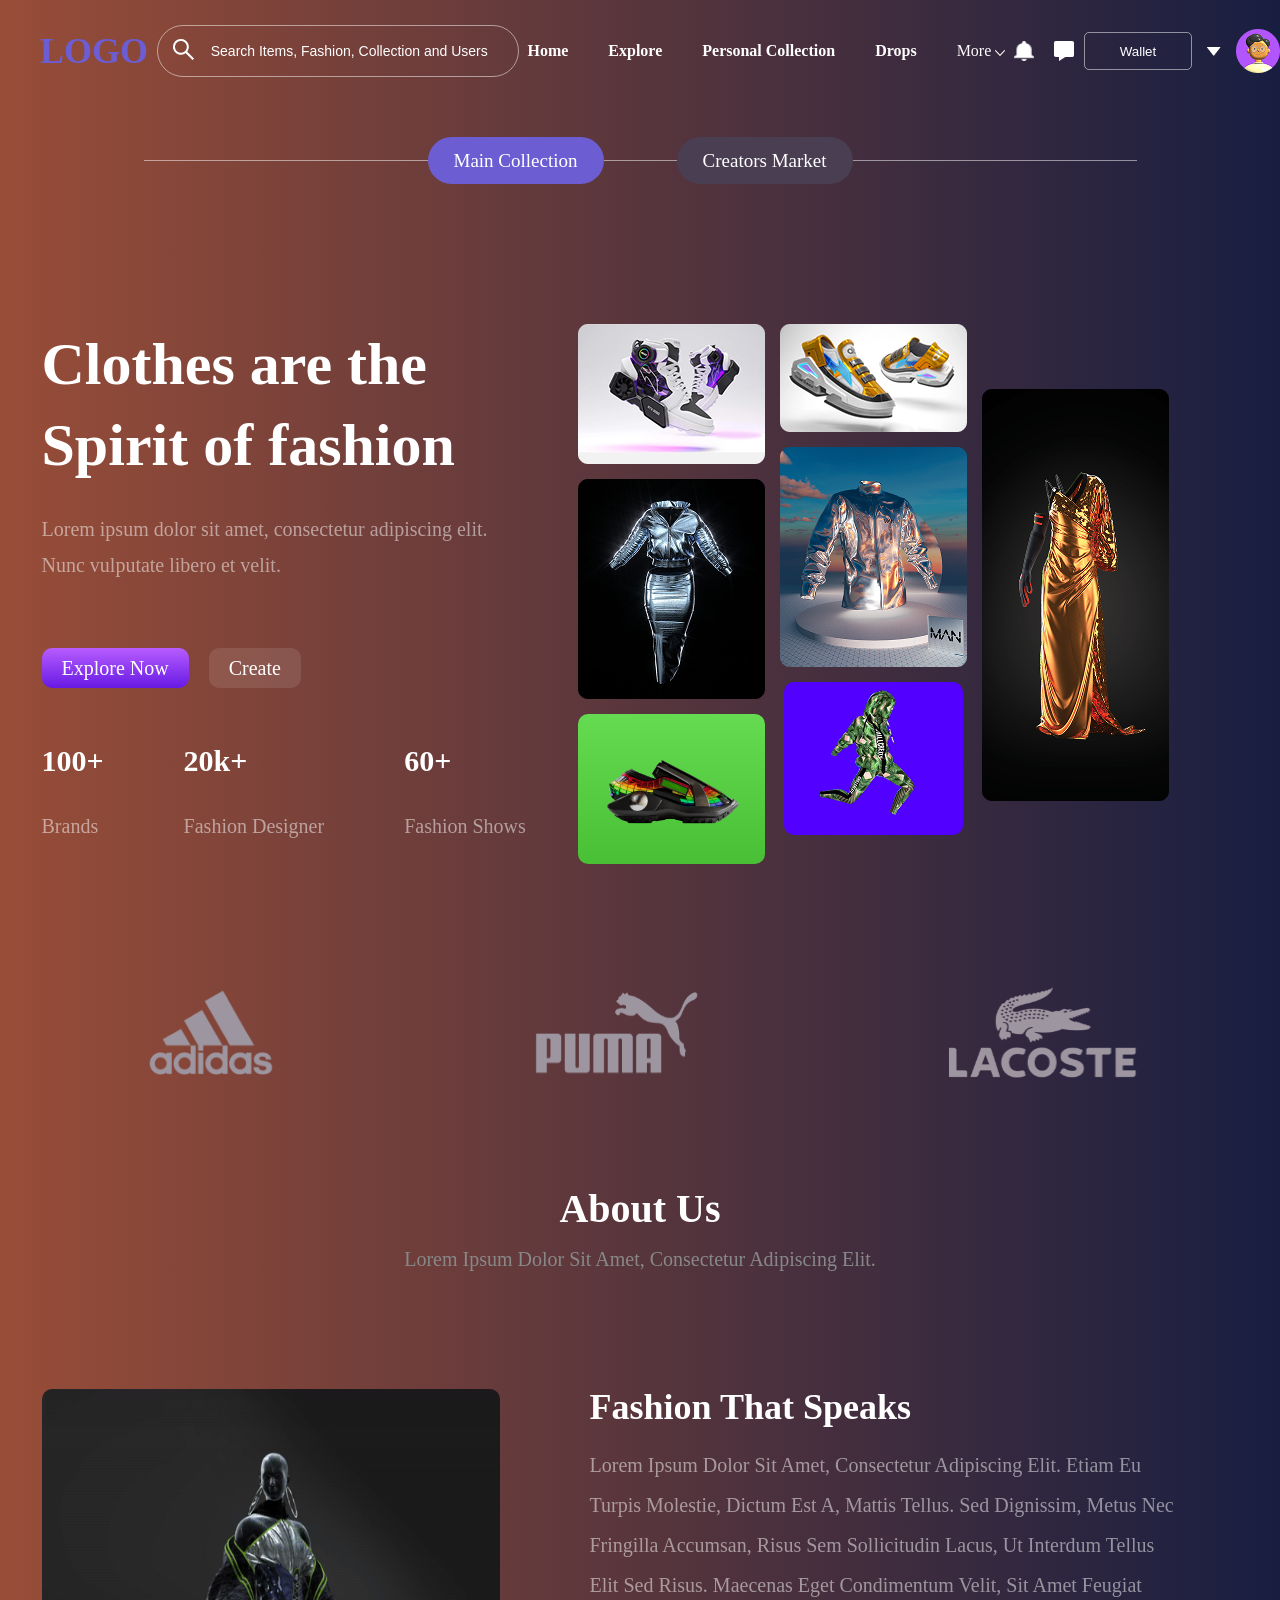
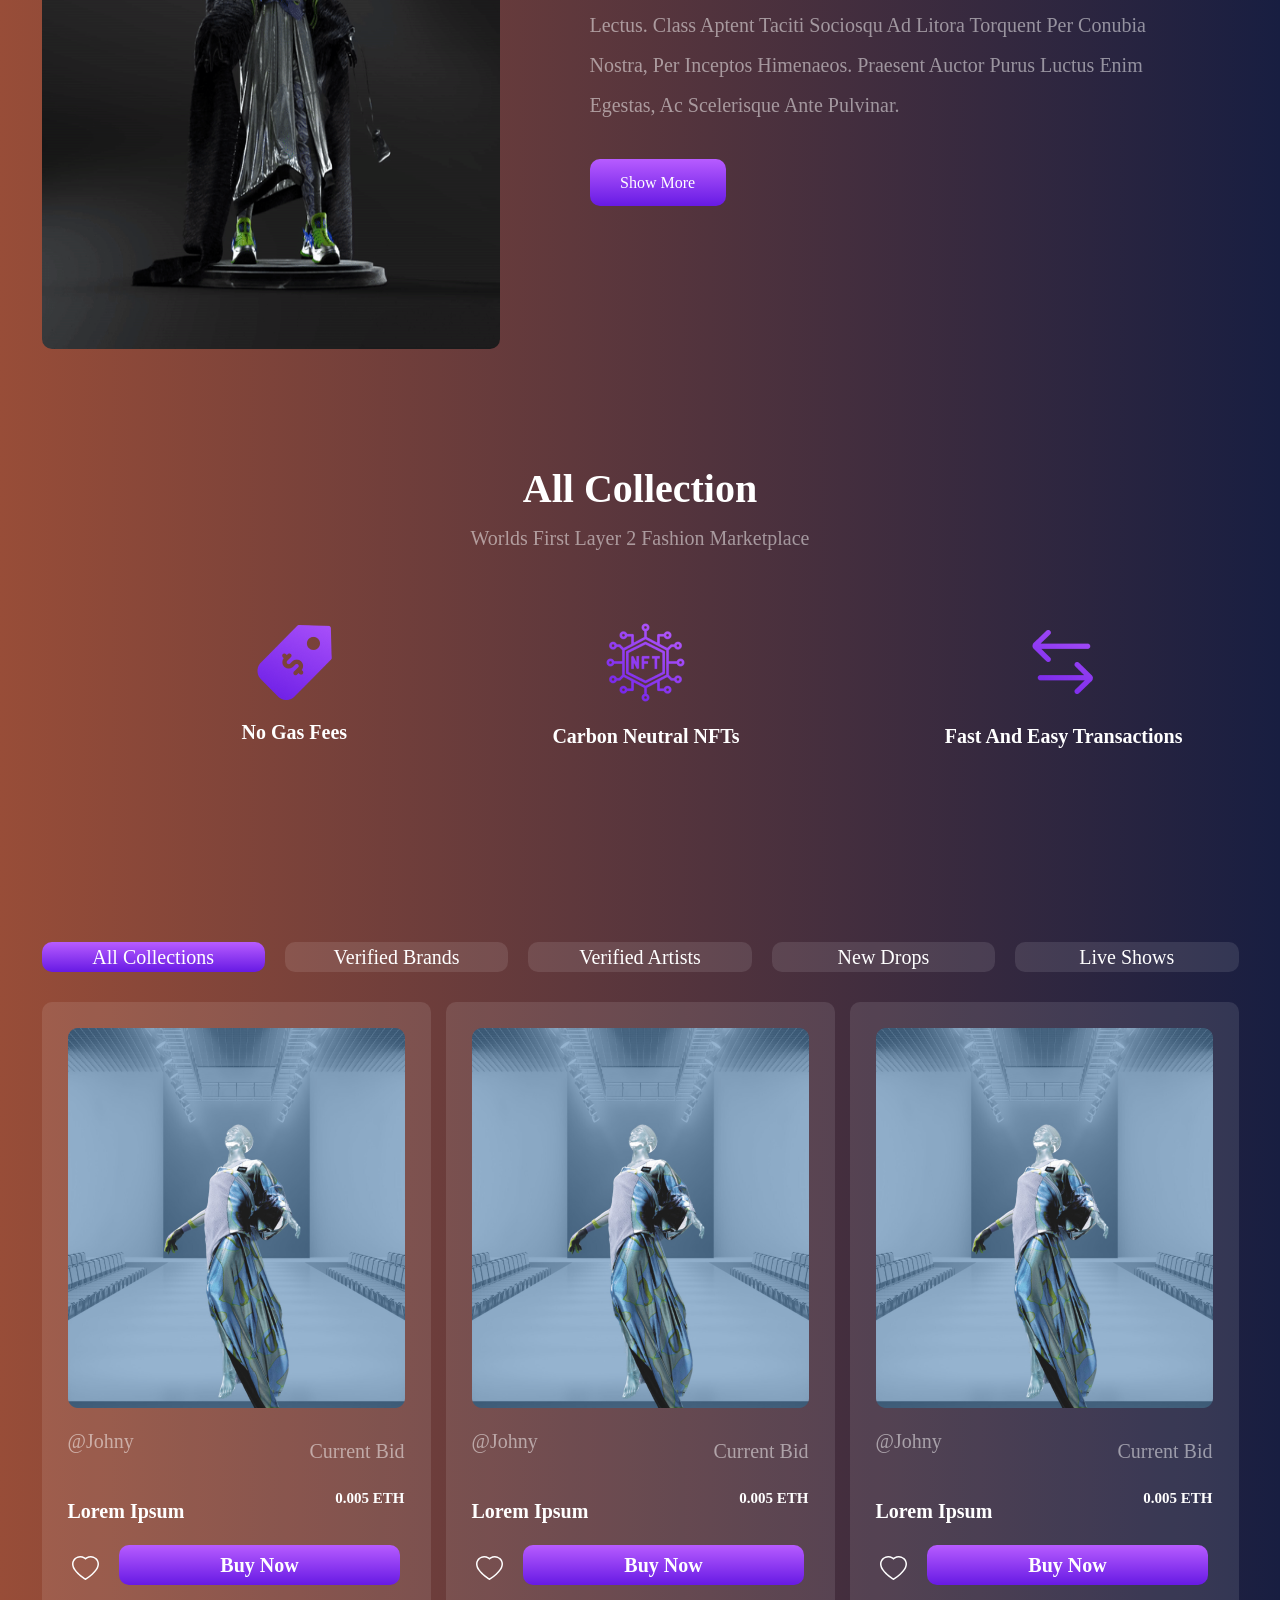
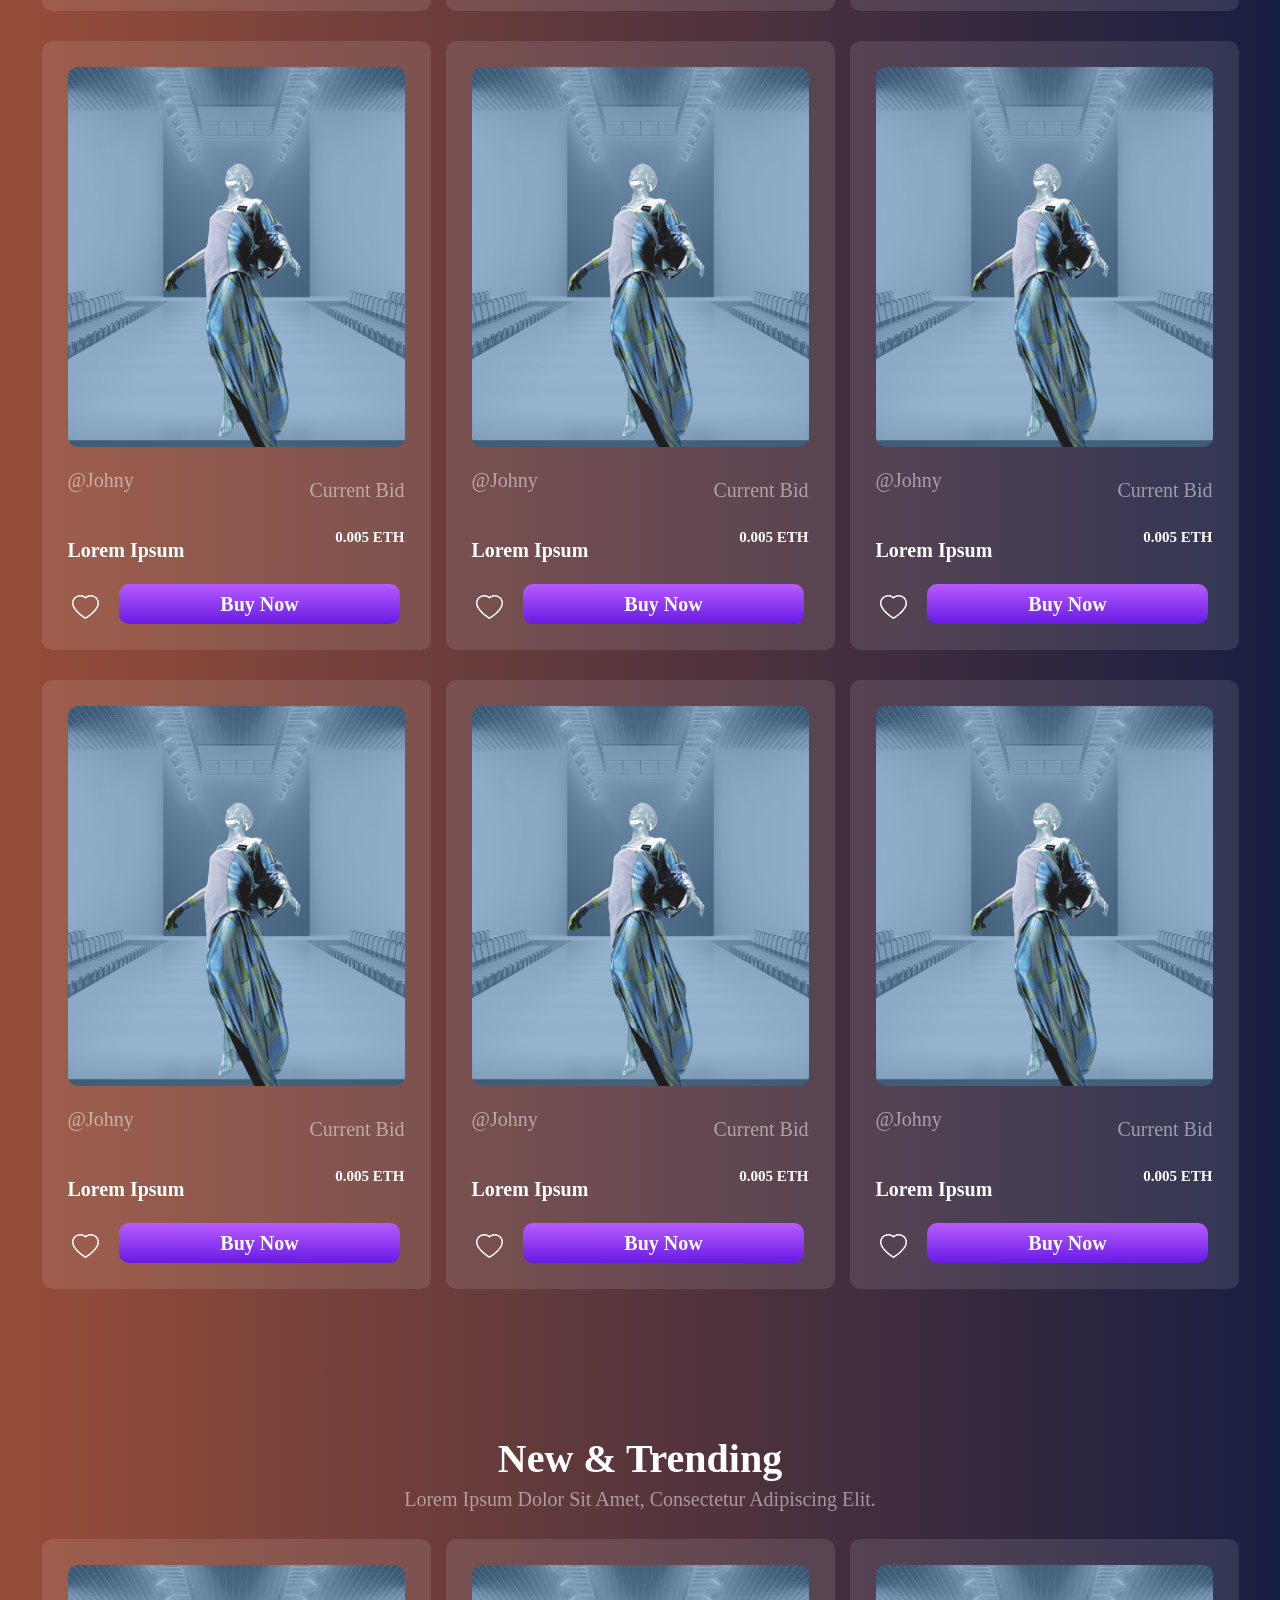
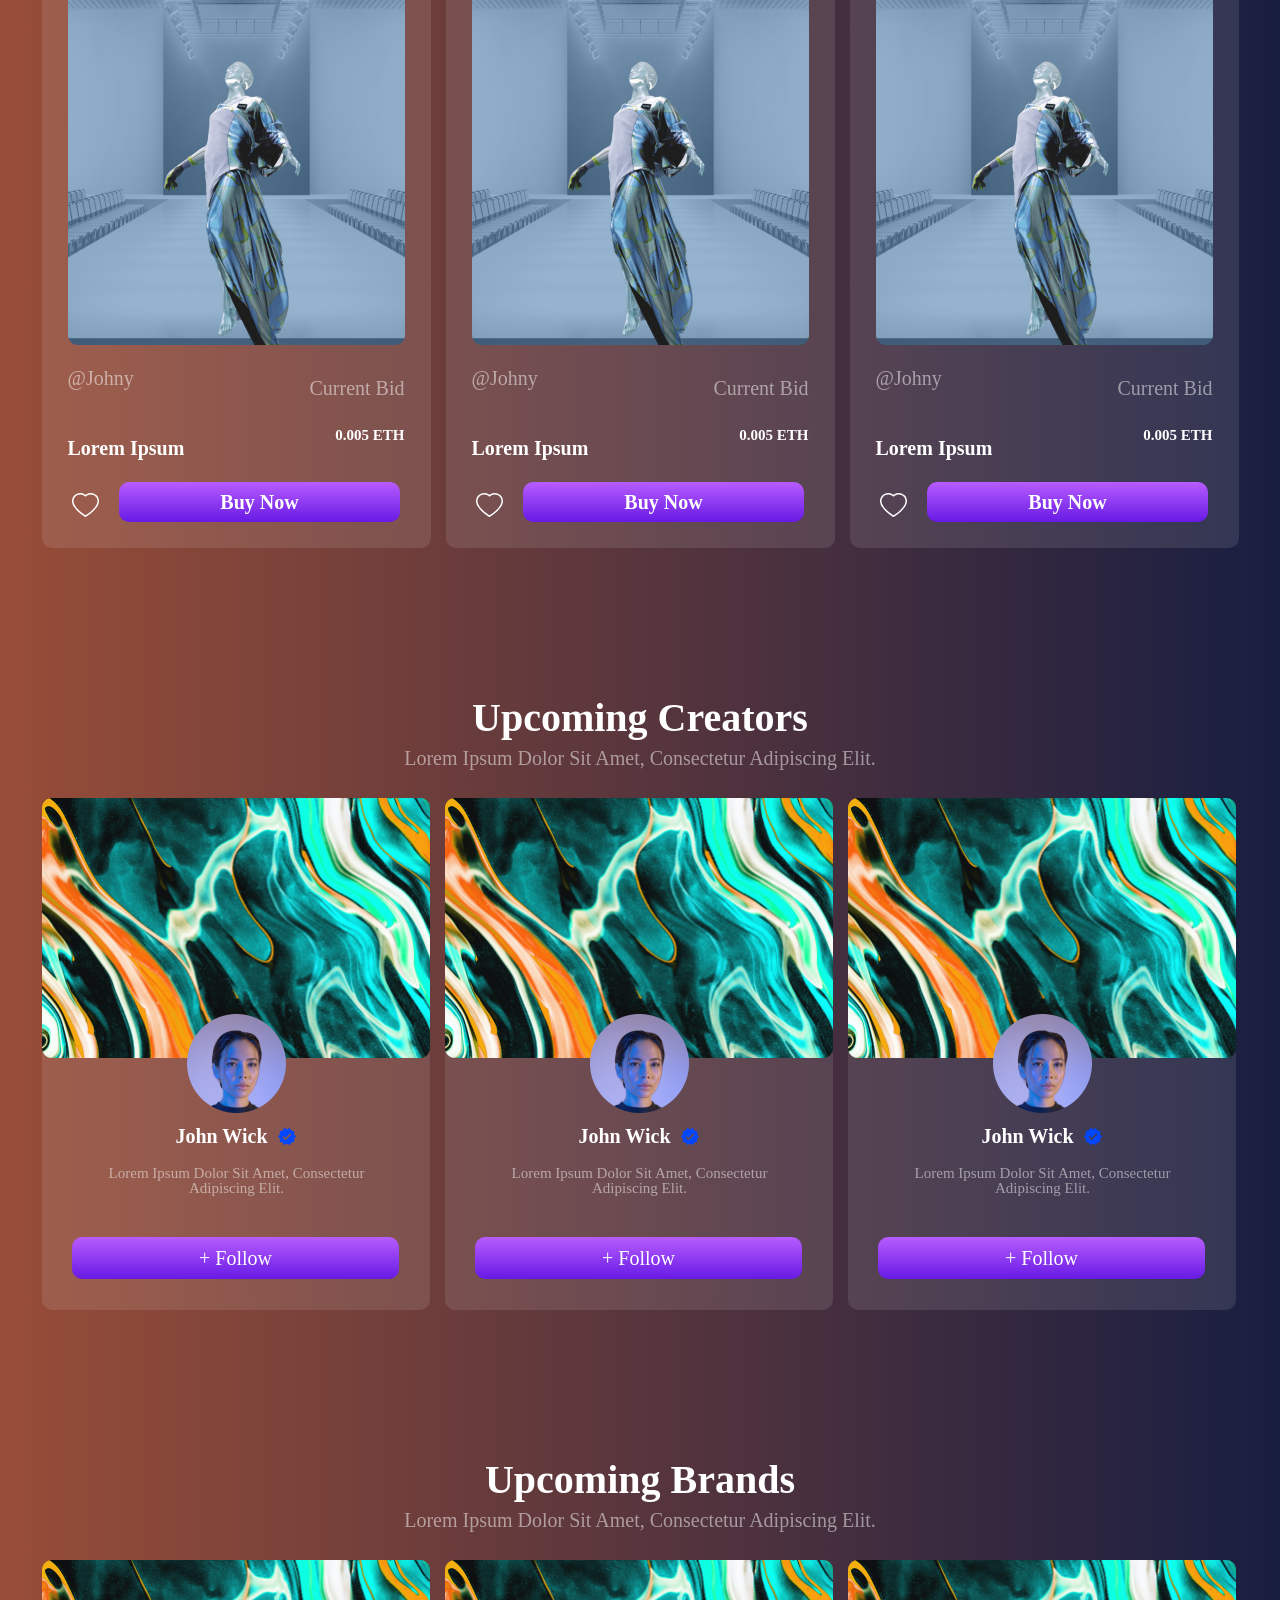
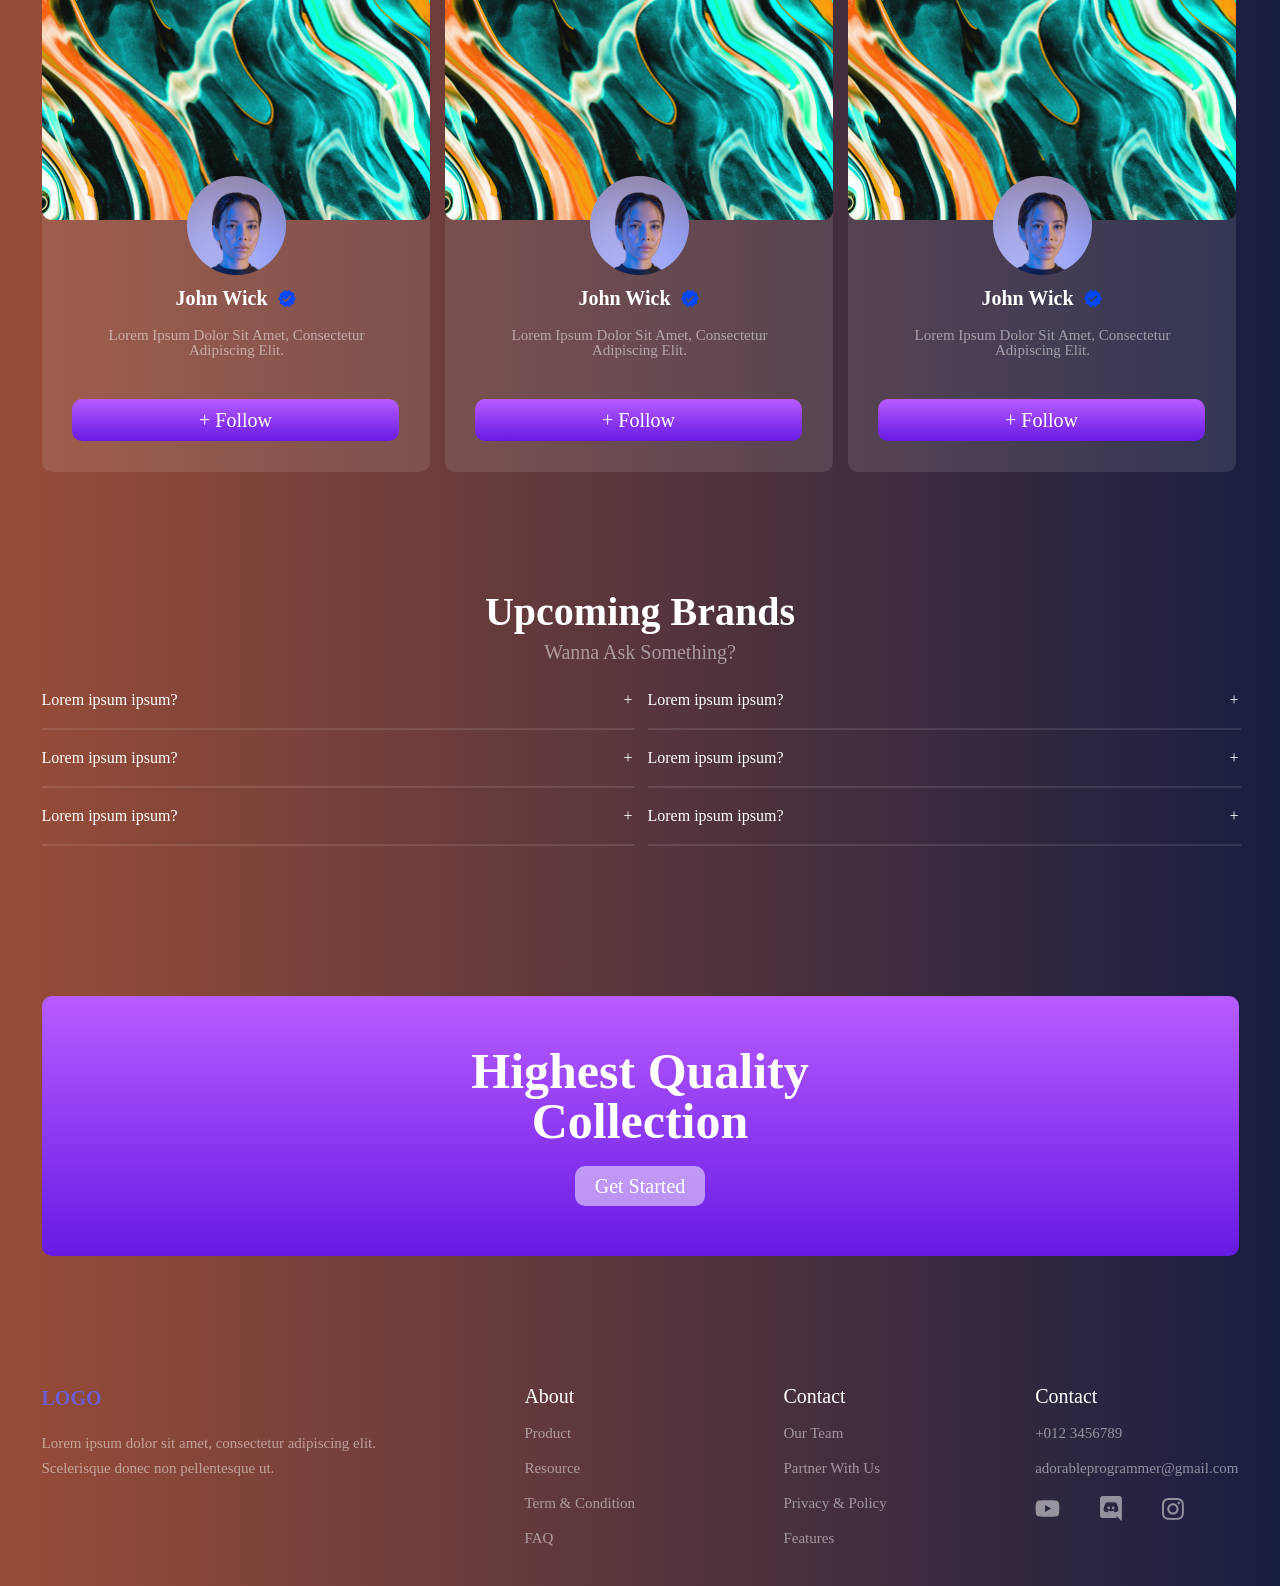
==== commit b22a5276: "feat: add animations and hover effects, start market page Completed the structure and styling of ind" ====
--- a/index.html
+++ b/index.html
@@ -6,16 +6,17 @@
     <title>Fashion Marketplace</title>
     <link rel="stylesheet" href="assets/css/style.css">
     <link rel="stylesheet" href="assets/css/reset.css">
+    <link rel="stylesheet" href="assets/css/keyframes.css">
 </head>
 <body>
     <header class="d-flex wrap align-center justify-between justify-center">
-       <p class="logo capitalize bold-700">logo</p> 
+       <p class="logo bold-700">LOGO</p> 
        <form action="" class="search-bar d-flex justify-between align-center">
         <button type="submit" class="search-button"><img src="assets/images/icons/search-icon.png" alt="search icon"></button>
         <input type="text" placeholder="Search Items, Fashion, Collection and Users" name="q">
         </form>
         <nav>
-            <ul class="d-flex justify-between wrap">
+            <ul class="d-flex justify-between wrap gap-40">
                 <li><a href="#" class="capitalize lh-100 bold-600">home</a></li>
                 <li><a href="#" class="capitalize lh-100 bold-600">explore</a></li>
                 <li><a href="#" class="capitalize lh-100 bold-600">personal collection</a></li>
@@ -55,7 +56,7 @@
         <div class="container">
             <section class="hero d-flex">
                 <article class="content">
-                    <h1 class="capitalize lh-135">clothes are the spirit of fashion</h1>
+                    <h1 class="lh-135">Clothes are the Spirit of fashion</h1>
                     <p class="lh-180">Lorem ipsum dolor sit amet, consectetur adipiscing elit. Nunc vulputate libero et velit.</p>
                     <div class="buttons d-flex gap-20">
                         <a href="" class="btn capitalize bold-500 lh-100">explore now</a>
@@ -69,7 +70,7 @@
                 </article>
         
                 <article class="preview d-flex wrap gap-15">
-                    <div class="image-wrapper  d-flex align-center gap-15">
+                    <div class="image-wrapper c-direction d-flex align-center gap-15">
                         <img src="assets/images/purple-sneakers.png" alt="sneakers image">
                         <img src="assets/images/silver-dress.png" alt="dress image">
                         <div id="bg-sneakers">
@@ -77,26 +78,64 @@
                         </div>
 
                     </div>
-                    <div class="image-wrapper  d-flex align-center gap-15">
+                    <div class="image-wrapper c-direction d-flex align-center gap-15">
                         <img src="assets/images/gold-sneakers.png" alt="sneakers image">
                         <img src="assets/images/silver-jacket.png" alt="jacket image">
                         <div id="bg-clothes">
                             <img src="assets/images/green-clothes.png" alt="clothes image">
                         </div>
                     </div>
-                    <div class="image-wrapper  d-flex gap-15">
+                    <div class="image-wrapper c-direction d-flex gap-15">
                     <img src="assets/images/gold-dress.png" alt="dress image">
                     </div>
                 </article>
             </section>
-            <div class="brands-wrapper d-flex justify-center align-center justify-between">
-                    <img src="assets/images/adidas-logo.png" alt="adidas logo" class="brands-adidas">
-                    <img src="assets/images/puma-logo.png" alt="puma logo" class="brands-puma">
-                    <img src="assets/images/lacoste-logo.png" alt="lacoste logo" class="brands-lacoste">
+            <div class="brands-wrapper d-flex justify-center align-center">
+                <svg xmlns="http://www.w3.org/2000/svg" xmlns:xlink="http://www.w3.org/1999/xlink" width="143" height="103" viewBox="0 0 143 103" fill="none">
+                        <mask id="mask0_287_239" style="mask-type:alpha" maskUnits="userSpaceOnUse" x="0" y="0" width="143" height="103">
+                        <rect width="143" height="103" fill="url(#pattern0_287_239)"/>
+                        </mask>
+                        <g mask="url(#mask0_287_239)">
+                        <rect x="-35" y="-26" width="209" height="147" fill="#9D959F"/>
+                        </g>
+                        <defs>
+                        <pattern id="pattern0_287_239" patternContentUnits="objectBoundingBox" width="1" height="1">
+                        <use xlink:href="#image0_287_239" transform="matrix(0.00332126 0 0 0.00461107 -0.514211 -0.446602)"/>
+                        </pattern>
+                        <image id="image0_287_239" width="596" height="419" preserveAspectRatio="none" xlink:href="[data-uri]"/>
+                        </defs>
+                </svg> 
+                <svg xmlns="http://www.w3.org/2000/svg" xmlns:xlink="http://www.w3.org/1999/xlink" width="163" height="92" viewBox="0 0 163 92" fill="none">
+                    <mask id="mask0_287_242" style="mask-type:alpha" maskUnits="userSpaceOnUse" x="0" y="0" width="163" height="92">
+                    <rect width="163" height="91.3517" fill="url(#pattern0_287_242)"/>
+                    </mask>
+                    <g mask="url(#mask0_287_242)">
+                    <rect x="-43.4365" width="240.47" height="109.712" fill="#9D959F"/>
+                    </g>
+                    <defs>  
+                    <pattern id="pattern0_287_242" patternContentUnits="objectBoundingBox" width="1" height="1">
+                    <use xlink:href="#image0_287_242" transform="matrix(0.000260417 0 0 0.000464665 0 -0.00183812)"/>
+                    </pattern>
+                    <image id="image0_287_242" width="3840" height="2160" preserveAspectRatio="none" xlink:href="[data-uri]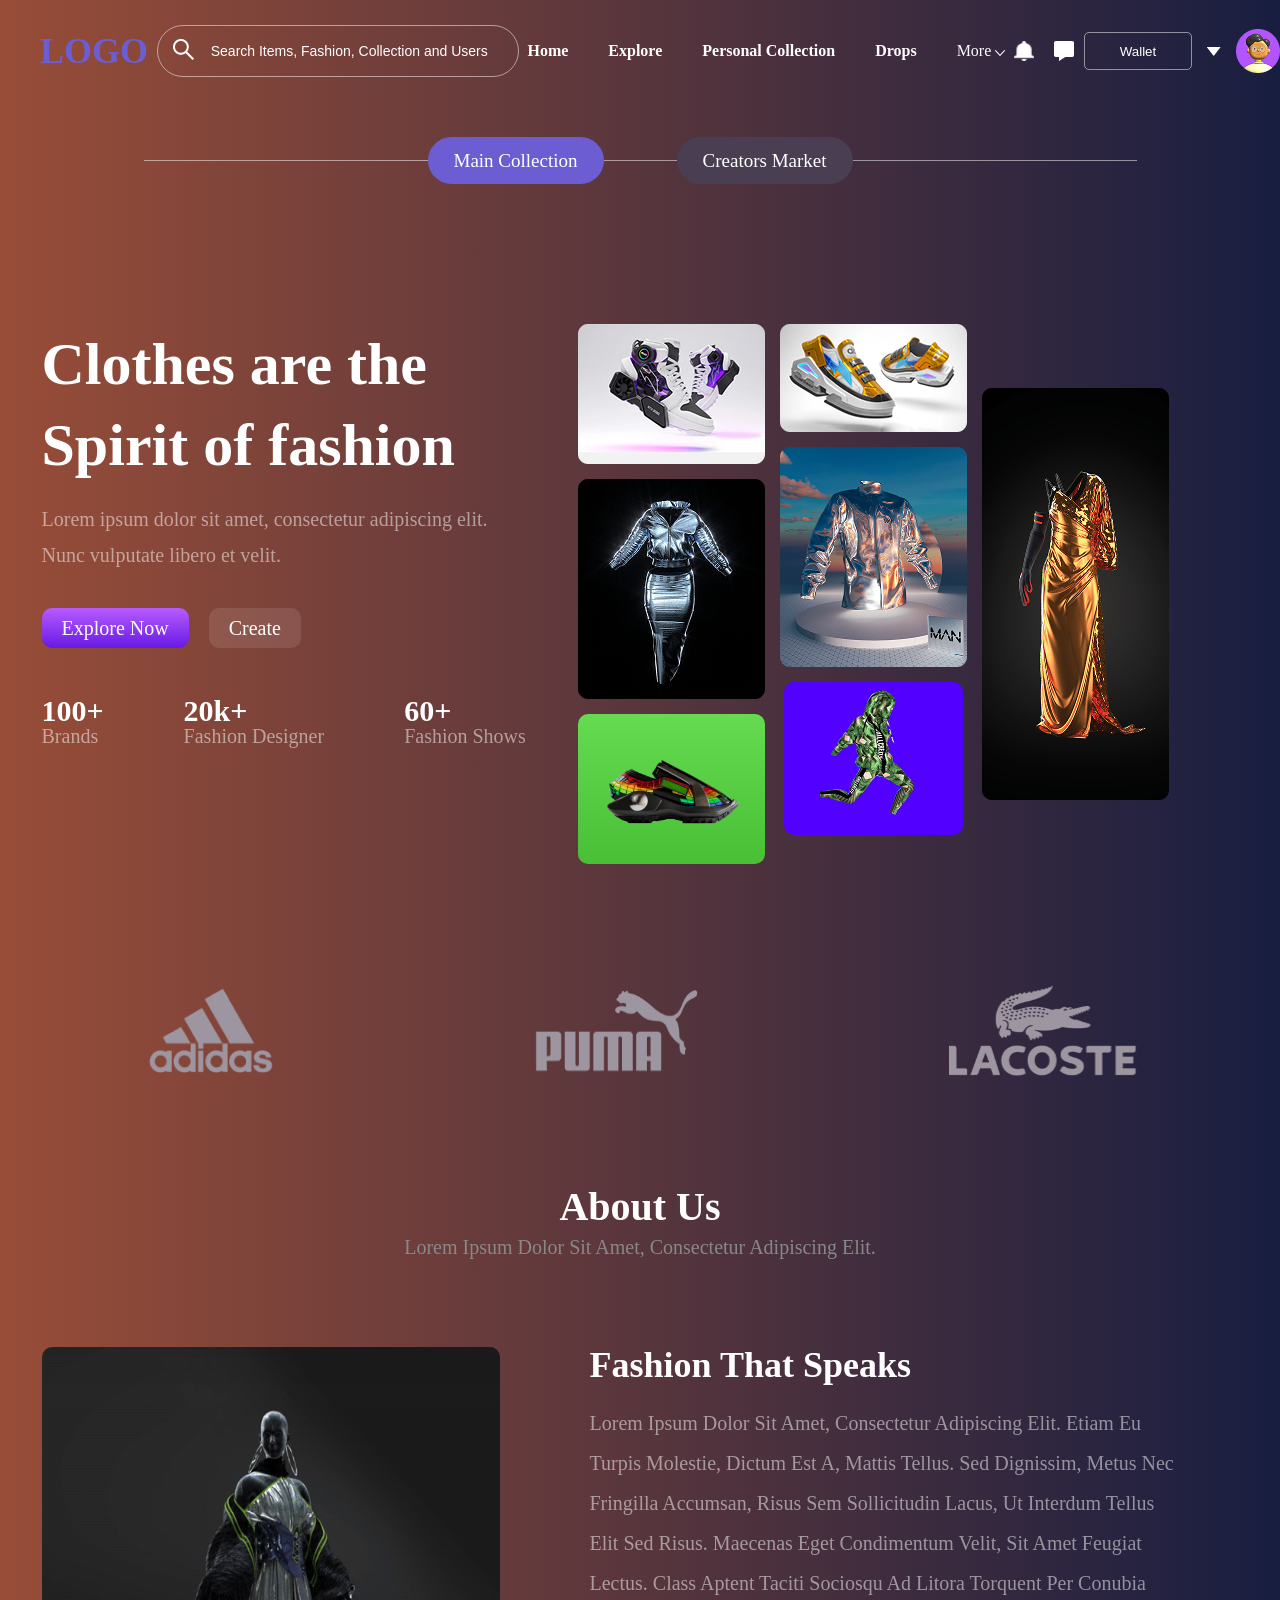
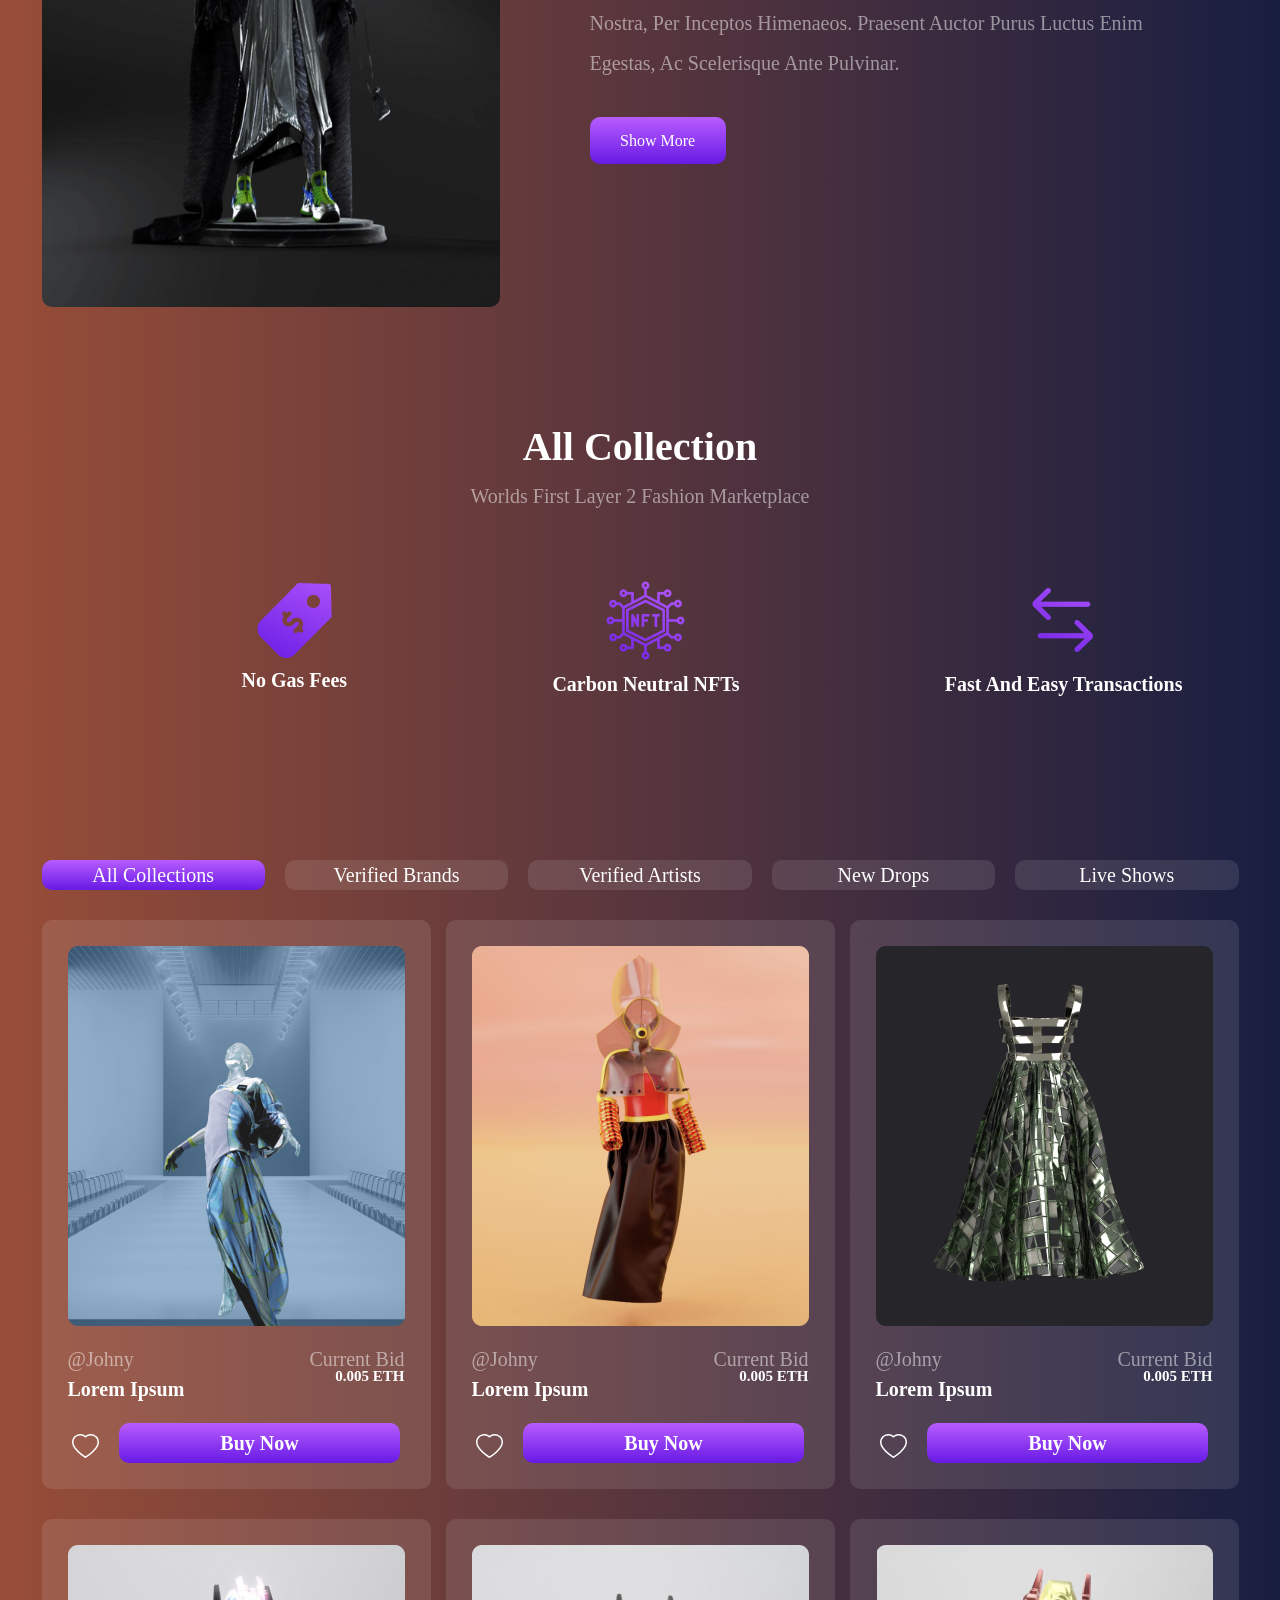
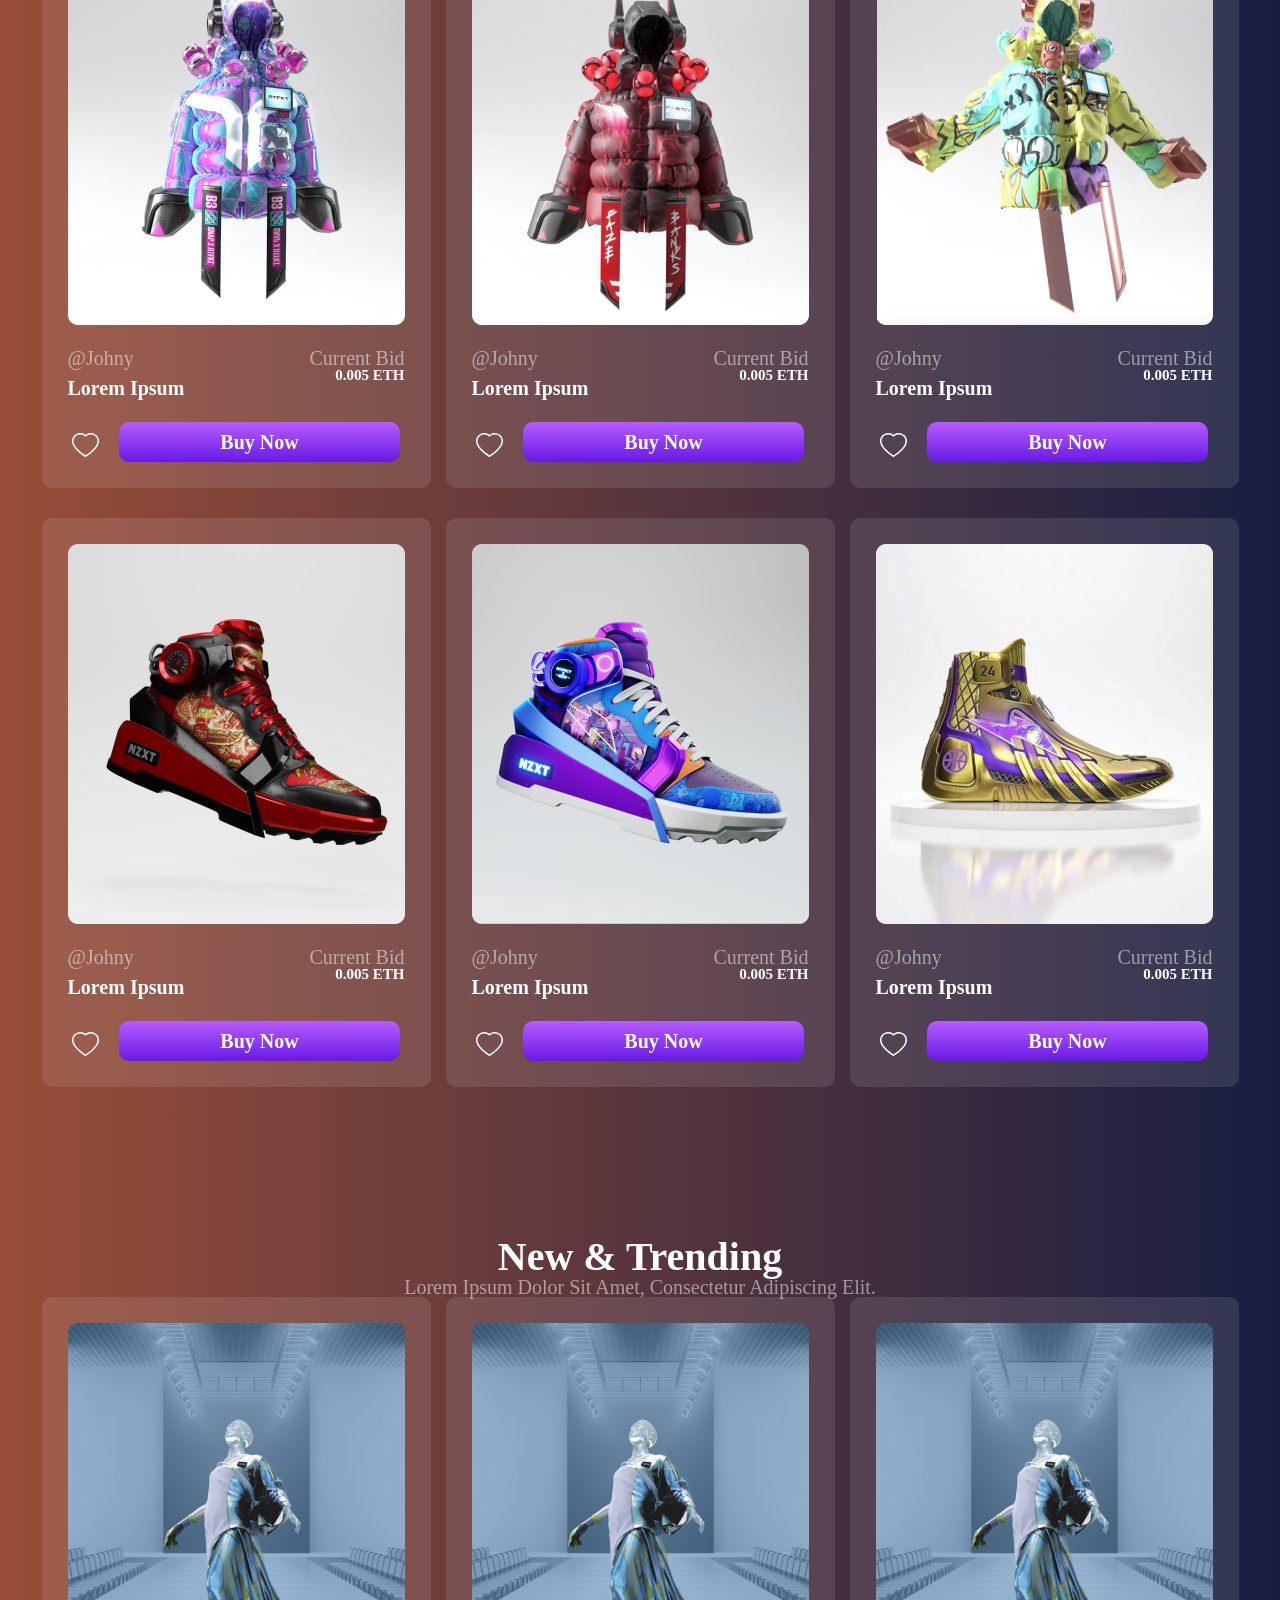
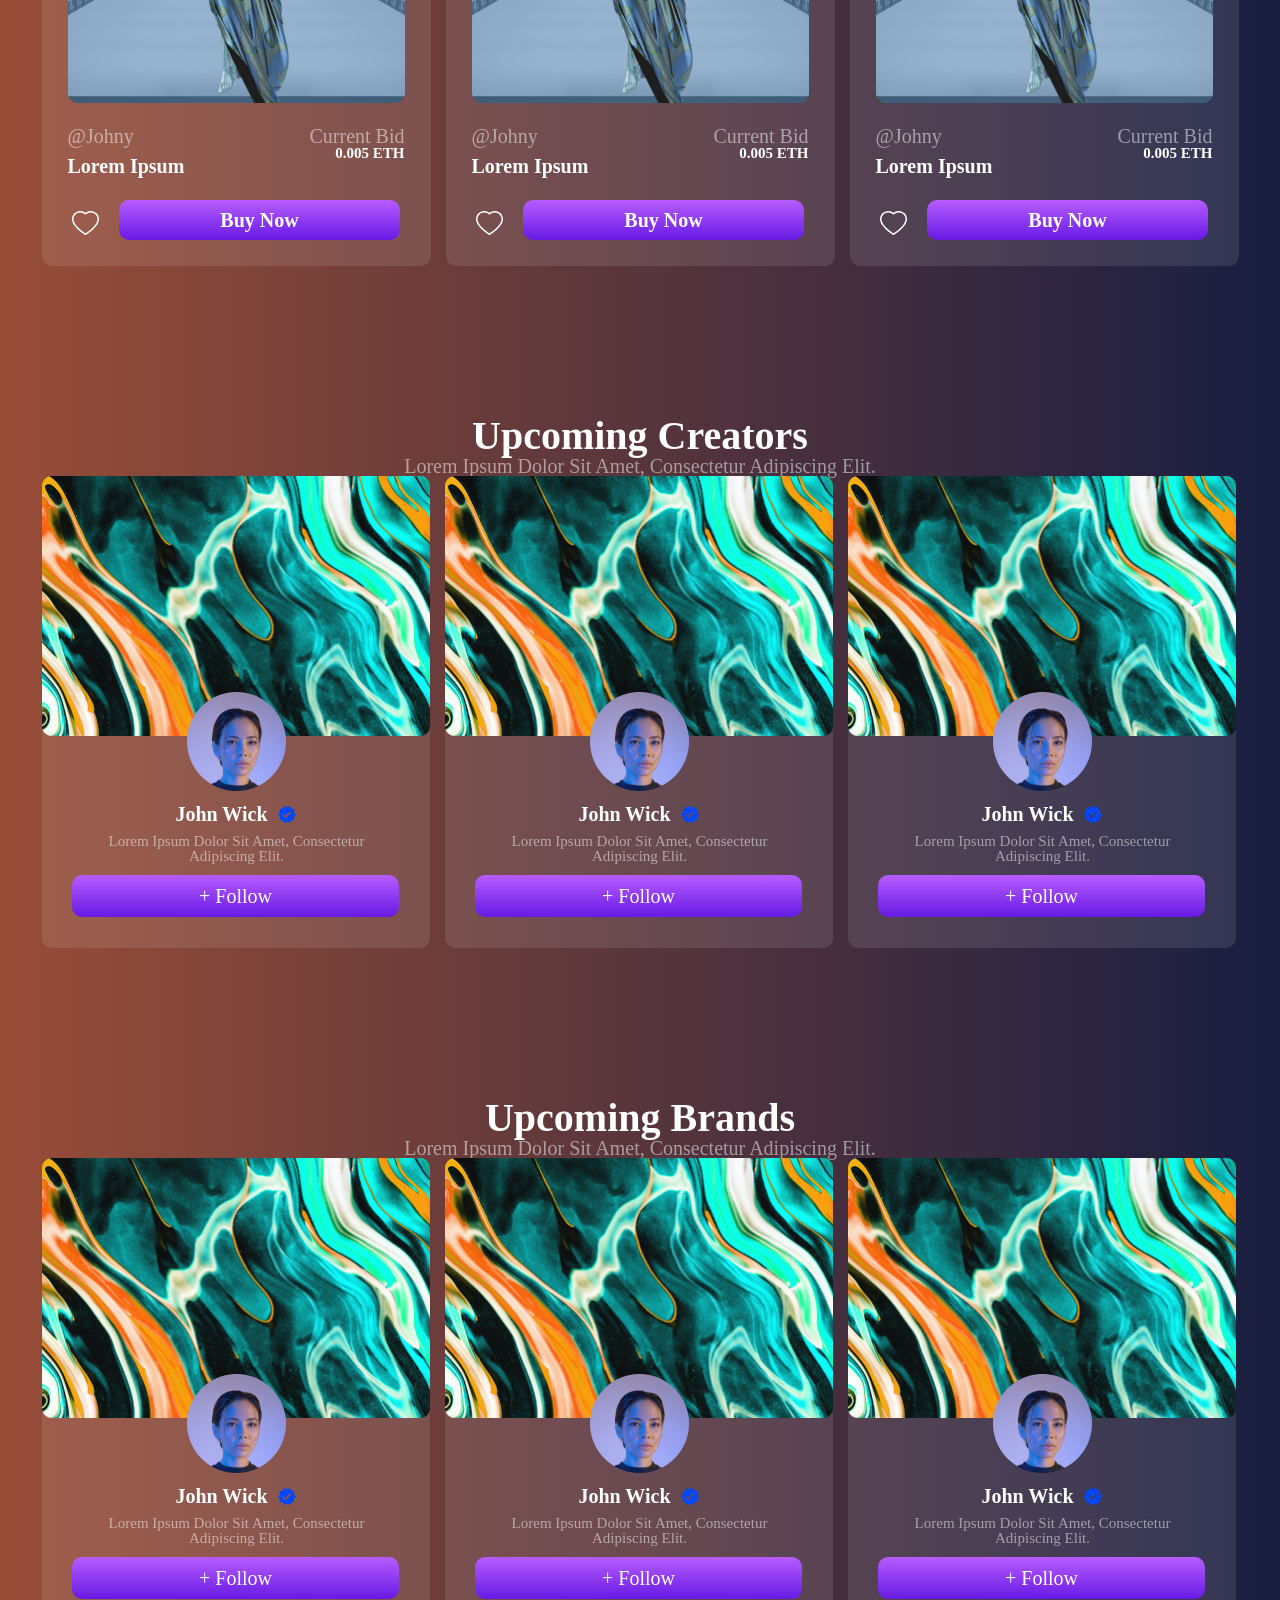
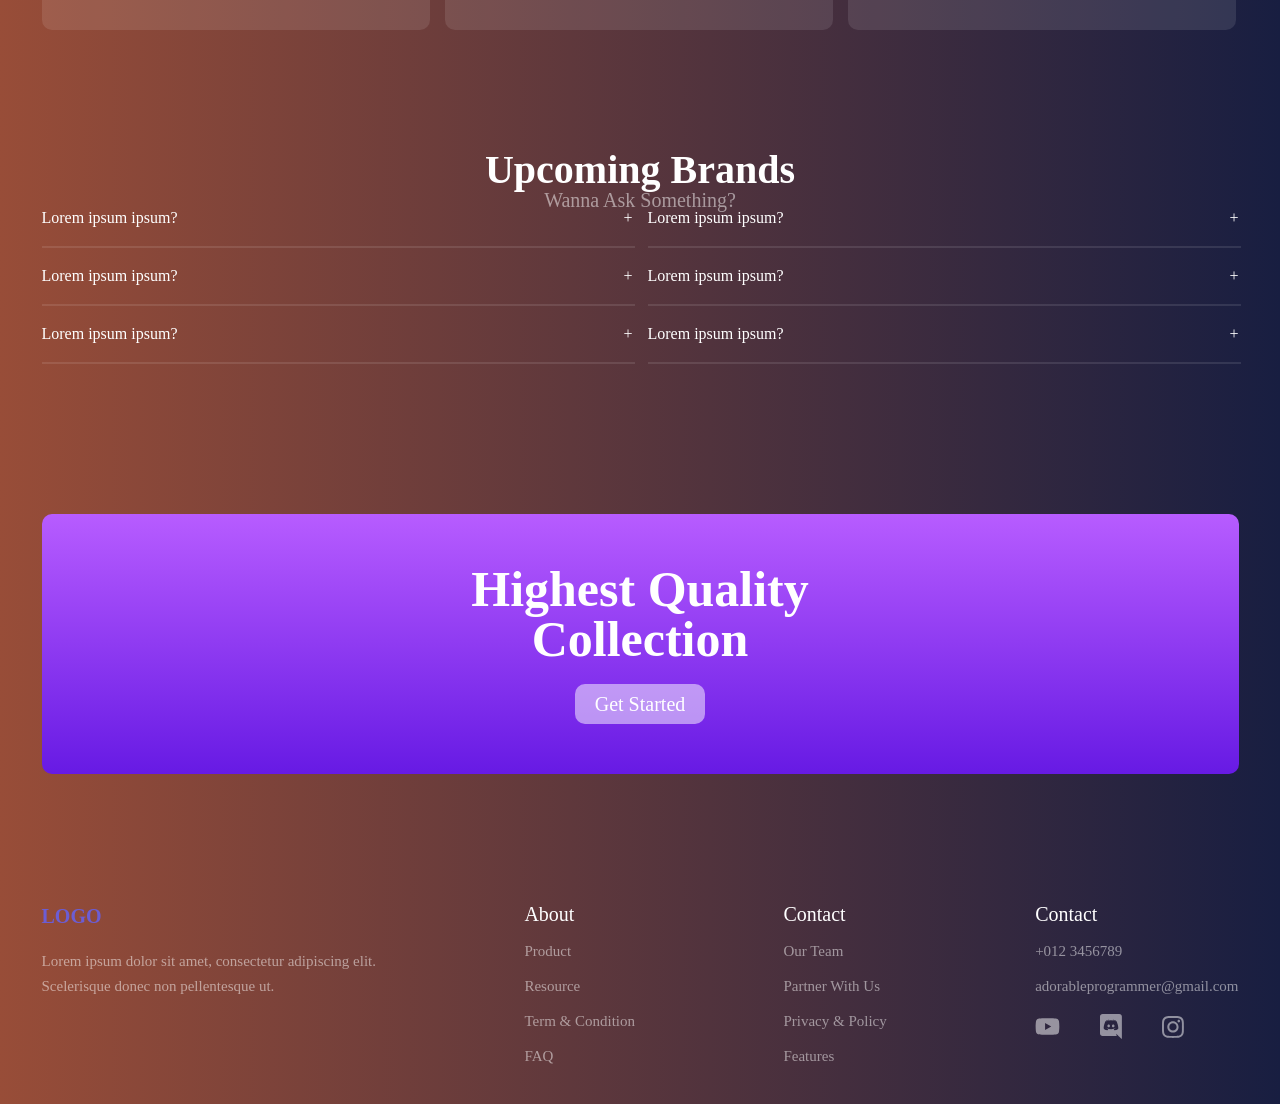
==== commit 90773db6: "feat: implement About, Explore, and Drops page layouts Complete structural and stylistic setup Add h" ====
--- a/index.html
+++ b/index.html
@@ -10,17 +10,18 @@
 </head>
 <body>
     <header class="d-flex wrap align-center justify-between justify-center">
-       <p class="logo bold-700">LOGO</p> 
-       <form action="" class="search-bar d-flex justify-between align-center">
-        <button type="submit" class="search-button"><img src="assets/images/icons/search-icon.png" alt="search icon"></button>
-        <input type="text" placeholder="Search Items, Fashion, Collection and Users" name="q">
+        <p class="logo bold-700">LOGO</p>
+        <form action="" class="search-bar d-flex justify-between align-center">
+            <button type="submit" class="search-button"><img src="assets/images/icons/search-icon.png"
+                    alt="search icon"></button>
+            <input type="text" placeholder="Search Items, Fashion, Collection and Users" name="q">
         </form>
         <nav>
             <ul class="d-flex justify-between wrap gap-40">
-                <li><a href="#" class="capitalize lh-100 bold-600">home</a></li>
-                <li><a href="#" class="capitalize lh-100 bold-600">explore</a></li>
+                <li><a href="index.html" class="capitalize lh-100 bold-600">home</a></li>
+                <li><a href="explore.html" class="capitalize lh-100 bold-600">explore</a></li>
                 <li><a href="#" class="capitalize lh-100 bold-600">personal collection</a></li>
-                <li><a href="#" class="capitalize lh-100 bold-600">drops</a></li>
+                <li><a href="drops.html" class="capitalize lh-100 bold-600">drops</a></li>
                 <li class="dropdown-item">
                     <input type="checkbox" id="more-menu" class="dropdown-checkbox">
                     <label for="more-menu" class="dropdown-btn">More
@@ -29,23 +30,23 @@
                     <ul class="dropdown-menu">
                         <li class="dropdown-li"><a href="#">Stats<div class="line"></div></a></li>
                         <li class="dropdown-li"><a href="#">Shows<div class="line"></div> </a></li>
-                        <li class="dropdown-li"><a href="#">About Us<div class="line"></div></a></li>
+                        <li class="dropdown-li"><a href="about.html">About Us<div class="line"></div></a></li>
                         <li class="dropdown-li"><a href="#">Community<div class="line"></div></a></li>
                         <li class="dropdown-li"><a href="#">Creator Studio<div class="line"></div></a></li>
                         <li class="dropdown-li"><a href="#">Edit Profile<div class="line"></div></a></li>
                         <li class="dropdown-li"><a href="#">Setting</a></li>
-        
+    
                     </ul>
                 </li>
             </ul>
         </nav>
-       <div class="account d-flex align-center justify-between wrap">
-        <img src="assets/images/icons/ring-icon.png" alt="ring icon" class="ring">
-        <img src="assets/images/icons/conversation-icon.png" alt="conversation icon" class="conversation">
-        <button class="wallet"><a href="#">Wallet</a></button>
-        <img src="assets/images/icons/arrow-icon.png" alt="arrow icon" class="arrow">
-        <img src="assets/images/profile-image.png" alt="profile image">
-       </div> 
+        <div class="account d-flex align-center justify-between wrap">
+            <img src="assets/images/icons/ring-icon.png" alt="ring icon" class="ring">
+            <img src="assets/images/icons/conversation-icon.png" alt="conversation icon" class="conversation">
+            <button class="wallet"><a href="#">Wallet</a></button>
+            <img src="assets/images/icons/arrow-icon.png" alt="arrow icon" class="arrow">
+            <img src="assets/images/profile-image.png" alt="profile image">
+        </div>
     </header>
     <main class="home-page">
         <div class="main-header d-flex justify-center align-center wrap">
@@ -120,18 +121,18 @@
                     </defs>
                 </svg>                   
                 <svg xmlns="http://www.w3.org/2000/svg" xmlns:xlink="http://www.w3.org/1999/xlink" width="189" height="91" viewBox="0 0 189 91" fill="none">
-<mask id="mask0_287_247" style="mask-type:alpha" maskUnits="userSpaceOnUse" x="0" y="0" width="189" height="91">
-<rect width="188.424" height="91" fill="url(#pattern0_287_247)"/>
-</mask>
-<g mask="url(#mask0_287_247)">
-<rect x="-40.1475" y="-8.0293" width="249.982" height="113.482" fill="#9D959F"/>
-</g>
-<defs>
-<pattern id="pattern0_287_247" patternContentUnits="objectBoundingBox" width="1" height="1">
-<use xlink:href="#image0_287_247" transform="matrix(0.000835561 0 0 0.0017301 -0.00133687 0)"/>
-</pattern>
-<image id="image0_287_247" width="1200" height="578" preserveAspectRatio="none" xlink:href="[data-uri]"/>
-</defs>
+                    <mask id="mask0_287_247" style="mask-type:alpha" maskUnits="userSpaceOnUse" x="0" y="0" width="189" height="91">
+                    <rect width="188.424" height="91" fill="url(#pattern0_287_247)"/>
+                    </mask>
+                    <g mask="url(#mask0_287_247)">
+                    <rect x="-40.1475" y="-8.0293" width="249.982" height="113.482" fill="#9D959F"/>
+                    </g>
+                    <defs>
+                    <pattern id="pattern0_287_247" patternContentUnits="objectBoundingBox" width="1" height="1">
+                    <use xlink:href="#image0_287_247" transform="matrix(0.000835561 0 0 0.0017301 -0.00133687 0)"/>
+                    </pattern>
+                    <image id="image0_287_247" width="1200" height="578" preserveAspectRatio="none" xlink:href="[data-uri]"/>
+                    </defs>
                 </svg>
             </div>
             <section class="about">
@@ -175,47 +176,47 @@
                     </div>
                     <div class="wrapper-card d-flex gap-15">
                         <div class="card">
-                            <img src="assets/images/blue-outfit.png" alt="blue outfit">
-                            <div class="wrapper d-flex justify-between">
-                                <h3 class="capitalize lh-100 bold-500">@johny</h3>
-                                <p class="capitalize lh-100 bold-500">current bid</p>
-            
-                            </div>
-                            <div class="wrapper d-flex justify-between">
-                                <h4 class="capitalize lh-100 bold-700">lorem ipsum</h4>
-                                <span class="capitalize lh-100 bold-700">0.005 ETH</span>
-                            </div>
-                            <div class="card-footer d-flex align-center justify-center">
-                                <svg xmlns="http://www.w3.org/2000/svg" width="27" height="24" viewBox="0 0 27 24" fill="none">
-                                    <path
-                                        d="M18.7432 0.75H18.7441C19.7439 0.747717 20.7343 0.942824 21.6572 1.32324H21.6582C22.4368 1.6429 23.1546 2.09004 23.7822 2.64453L24.0459 2.88867C24.6457 3.47072 25.1401 4.14943 25.5088 4.89453L25.6592 5.21777C26.0526 6.12531 26.2528 7.08639 26.25 8.07617V8.07812C26.25 9.00716 26.059 9.99202 25.666 11.0117L25.665 11.0137C25.3393 11.865 24.8589 12.7629 24.2373 13.6836C23.2534 15.139 21.8871 16.6771 20.168 18.252C17.3116 20.8665 14.484 22.6721 14.377 22.7402L13.6377 23.2109C13.5547 23.2633 13.4453 23.2633 13.3623 23.2109H13.3613L12.623 22.7402L12.6113 22.7324L12.6006 22.7266C12.5931 22.7218 12.5825 22.7154 12.5693 22.707C12.543 22.6902 12.5071 22.6658 12.4609 22.6357C12.3685 22.5754 12.2377 22.4896 12.0752 22.3799C11.7502 22.1604 11.2964 21.8463 10.7568 21.4521C9.6763 20.6628 8.25608 19.5568 6.83203 18.252L6.2041 17.6631C4.77732 16.2938 3.62363 14.9571 2.7627 13.6836C2.21964 12.8792 1.78563 12.0906 1.46484 11.334L1.33398 11.0117C0.941002 9.99202 0.75 9.00716 0.75 8.07812C0.750023 7.21047 0.903853 6.36545 1.20605 5.55957L1.34473 5.2168C1.72321 4.34438 2.27033 3.55356 2.95605 2.88965L2.95703 2.88867C3.64777 2.2174 4.45175 1.6901 5.34473 1.32324H5.3457C6.26949 0.942496 7.24787 0.75 8.26074 0.75C9.66538 0.750076 11.0343 1.13129 12.2227 1.85059C12.507 2.02267 12.7763 2.21179 13.0312 2.41699L13.502 2.7959L13.9717 2.41699C14.2267 2.21179 14.496 2.02267 14.7803 1.85059C15.9687 1.13119 17.3384 0.75 18.7432 0.75Z"
-                                        stroke="white" stroke-width="1.5" />
-                                </svg>
-                                <a class="btn capitalize lh-100 bold-600" href="">buy now</a>
-                            </div>
-                        </div>
-                         <div class="card">
-                            <img src="assets/images/blue-outfit.png" alt="blue outfit">
-                            <div class="wrapper d-flex justify-between">
-                                <h3 class="capitalize lh-100 bold-500">@johny</h3>
-                                <p class="capitalize lh-100 bold-500">current bid</p>
-            
-                            </div>
-                            <div class="wrapper d-flex justify-between">
-                                <h4 class="capitalize lh-100 bold-700">lorem ipsum</h4>
-                                <span class="capitalize lh-100 bold-700">0.005 ETH</span>
-                            </div>
-                            <div class="card-footer d-flex align-center justify-center">
-                                <svg xmlns="http://www.w3.org/2000/svg" width="27" height="24" viewBox="0 0 27 24" fill="none">
-                                    <path
-                                        d="M18.7432 0.75H18.7441C19.7439 0.747717 20.7343 0.942824 21.6572 1.32324H21.6582C22.4368 1.6429 23.1546 2.09004 23.7822 2.64453L24.0459 2.88867C24.6457 3.47072 25.1401 4.14943 25.5088 4.89453L25.6592 5.21777C26.0526 6.12531 26.2528 7.08639 26.25 8.07617V8.07812C26.25 9.00716 26.059 9.99202 25.666 11.0117L25.665 11.0137C25.3393 11.865 24.8589 12.7629 24.2373 13.6836C23.2534 15.139 21.8871 16.6771 20.168 18.252C17.3116 20.8665 14.484 22.6721 14.377 22.7402L13.6377 23.2109C13.5547 23.2633 13.4453 23.2633 13.3623 23.2109H13.3613L12.623 22.7402L12.6113 22.7324L12.6006 22.7266C12.5931 22.7218 12.5825 22.7154 12.5693 22.707C12.543 22.6902 12.5071 22.6658 12.4609 22.6357C12.3685 22.5754 12.2377 22.4896 12.0752 22.3799C11.7502 22.1604 11.2964 21.8463 10.7568 21.4521C9.6763 20.6628 8.25608 19.5568 6.83203 18.252L6.2041 17.6631C4.77732 16.2938 3.62363 14.9571 2.7627 13.6836C2.21964 12.8792 1.78563 12.0906 1.46484 11.334L1.33398 11.0117C0.941002 9.99202 0.75 9.00716 0.75 8.07812C0.750023 7.21047 0.903853 6.36545 1.20605 5.55957L1.34473 5.2168C1.72321 4.34438 2.27033 3.55356 2.95605 2.88965L2.95703 2.88867C3.64777 2.2174 4.45175 1.6901 5.34473 1.32324H5.3457C6.26949 0.942496 7.24787 0.75 8.26074 0.75C9.66538 0.750076 11.0343 1.13129 12.2227 1.85059C12.507 2.02267 12.7763 2.21179 13.0312 2.41699L13.502 2.7959L13.9717 2.41699C14.2267 2.21179 14.496 2.02267 14.7803 1.85059C15.9687 1.13119 17.3384 0.75 18.7432 0.75Z"
-                                        stroke="white" stroke-width="1.5" />
-                                </svg>
-                                <a class="btn capitalize lh-100 bold-600" href="">buy now</a>
-                            </div>
-                        </div>
-                         <div class="card">
-                            <img src="assets/images/blue-outfit.png" alt="blue outfit">
+                            <img src="assets/images/collection-blue-dress.png" alt="collection blue dress">
+                            <div class="wrapper d-flex justify-between">
+                                <h3 class="capitalize lh-100 bold-500">@johny</h3>
+                                <p class="capitalize lh-100 bold-500">current bid</p>
+            
+                            </div>
+                            <div class="wrapper d-flex justify-between">
+                                <h4 class="capitalize lh-100 bold-700">lorem ipsum</h4>
+                                <span class="capitalize lh-100 bold-700">0.005 ETH</span>
+                            </div>
+                            <div class="card-footer d-flex align-center justify-center">
+                                <svg xmlns="http://www.w3.org/2000/svg" width="27" height="24" viewBox="0 0 27 24" fill="none">
+                                    <path
+                                        d="M18.7432 0.75H18.7441C19.7439 0.747717 20.7343 0.942824 21.6572 1.32324H21.6582C22.4368 1.6429 23.1546 2.09004 23.7822 2.64453L24.0459 2.88867C24.6457 3.47072 25.1401 4.14943 25.5088 4.89453L25.6592 5.21777C26.0526 6.12531 26.2528 7.08639 26.25 8.07617V8.07812C26.25 9.00716 26.059 9.99202 25.666 11.0117L25.665 11.0137C25.3393 11.865 24.8589 12.7629 24.2373 13.6836C23.2534 15.139 21.8871 16.6771 20.168 18.252C17.3116 20.8665 14.484 22.6721 14.377 22.7402L13.6377 23.2109C13.5547 23.2633 13.4453 23.2633 13.3623 23.2109H13.3613L12.623 22.7402L12.6113 22.7324L12.6006 22.7266C12.5931 22.7218 12.5825 22.7154 12.5693 22.707C12.543 22.6902 12.5071 22.6658 12.4609 22.6357C12.3685 22.5754 12.2377 22.4896 12.0752 22.3799C11.7502 22.1604 11.2964 21.8463 10.7568 21.4521C9.6763 20.6628 8.25608 19.5568 6.83203 18.252L6.2041 17.6631C4.77732 16.2938 3.62363 14.9571 2.7627 13.6836C2.21964 12.8792 1.78563 12.0906 1.46484 11.334L1.33398 11.0117C0.941002 9.99202 0.75 9.00716 0.75 8.07812C0.750023 7.21047 0.903853 6.36545 1.20605 5.55957L1.34473 5.2168C1.72321 4.34438 2.27033 3.55356 2.95605 2.88965L2.95703 2.88867C3.64777 2.2174 4.45175 1.6901 5.34473 1.32324H5.3457C6.26949 0.942496 7.24787 0.75 8.26074 0.75C9.66538 0.750076 11.0343 1.13129 12.2227 1.85059C12.507 2.02267 12.7763 2.21179 13.0312 2.41699L13.502 2.7959L13.9717 2.41699C14.2267 2.21179 14.496 2.02267 14.7803 1.85059C15.9687 1.13119 17.3384 0.75 18.7432 0.75Z"
+                                        stroke="white" stroke-width="1.5" />
+                                </svg>
+                                <a class="btn capitalize lh-100 bold-600" href="">buy now</a>
+                            </div>
+                        </div>
+                        <div class="card">
+                            <img src="assets/images/collection-red-black-dress.png" alt="collection red-black dress">
+                            <div class="wrapper d-flex justify-between">
+                                <h3 class="capitalize lh-100 bold-500">@johny</h3>
+                                <p class="capitalize lh-100 bold-500">current bid</p>
+            
+                            </div>
+                            <div class="wrapper d-flex justify-between">
+                                <h4 class="capitalize lh-100 bold-700">lorem ipsum</h4>
+                                <span class="capitalize lh-100 bold-700">0.005 ETH</span>
+                            </div>
+                            <div class="card-footer d-flex align-center justify-center">
+                                <svg xmlns="http://www.w3.org/2000/svg" width="27" height="24" viewBox="0 0 27 24" fill="none">
+                                    <path
+                                        d="M18.7432 0.75H18.7441C19.7439 0.747717 20.7343 0.942824 21.6572 1.32324H21.6582C22.4368 1.6429 23.1546 2.09004 23.7822 2.64453L24.0459 2.88867C24.6457 3.47072 25.1401 4.14943 25.5088 4.89453L25.6592 5.21777C26.0526 6.12531 26.2528 7.08639 26.25 8.07617V8.07812C26.25 9.00716 26.059 9.99202 25.666 11.0117L25.665 11.0137C25.3393 11.865 24.8589 12.7629 24.2373 13.6836C23.2534 15.139 21.8871 16.6771 20.168 18.252C17.3116 20.8665 14.484 22.6721 14.377 22.7402L13.6377 23.2109C13.5547 23.2633 13.4453 23.2633 13.3623 23.2109H13.3613L12.623 22.7402L12.6113 22.7324L12.6006 22.7266C12.5931 22.7218 12.5825 22.7154 12.5693 22.707C12.543 22.6902 12.5071 22.6658 12.4609 22.6357C12.3685 22.5754 12.2377 22.4896 12.0752 22.3799C11.7502 22.1604 11.2964 21.8463 10.7568 21.4521C9.6763 20.6628 8.25608 19.5568 6.83203 18.252L6.2041 17.6631C4.77732 16.2938 3.62363 14.9571 2.7627 13.6836C2.21964 12.8792 1.78563 12.0906 1.46484 11.334L1.33398 11.0117C0.941002 9.99202 0.75 9.00716 0.75 8.07812C0.750023 7.21047 0.903853 6.36545 1.20605 5.55957L1.34473 5.2168C1.72321 4.34438 2.27033 3.55356 2.95605 2.88965L2.95703 2.88867C3.64777 2.2174 4.45175 1.6901 5.34473 1.32324H5.3457C6.26949 0.942496 7.24787 0.75 8.26074 0.75C9.66538 0.750076 11.0343 1.13129 12.2227 1.85059C12.507 2.02267 12.7763 2.21179 13.0312 2.41699L13.502 2.7959L13.9717 2.41699C14.2267 2.21179 14.496 2.02267 14.7803 1.85059C15.9687 1.13119 17.3384 0.75 18.7432 0.75Z"
+                                        stroke="white" stroke-width="1.5" />
+                                </svg>
+                                <a class="btn capitalize lh-100 bold-600" href="">buy now</a>
+                            </div>
+                        </div>
+                        <div class="card">
+                            <img src="assets/images/collection-silver-green-dress.png" alt="collection silver-green dress">
                             <div class="wrapper d-flex justify-between">
                                 <h3 class="capitalize lh-100 bold-500">@johny</h3>
                                 <p class="capitalize lh-100 bold-500">current bid</p>
@@ -237,47 +238,47 @@
                     </div>
                     <div class="wrapper-card d-flex gap-15">
                         <div class="card">
-                            <img src="assets/images/blue-outfit.png" alt="blue outfit">
-                            <div class="wrapper d-flex justify-between">
-                                <h3 class="capitalize lh-100 bold-500">@johny</h3>
-                                <p class="capitalize lh-100 bold-500">current bid</p>
-            
-                            </div>
-                            <div class="wrapper d-flex justify-between">
-                                <h4 class="capitalize lh-100 bold-700">lorem ipsum</h4>
-                                <span class="capitalize lh-100 bold-700">0.005 ETH</span>
-                            </div>
-                            <div class="card-footer d-flex align-center justify-center">
-                                <svg xmlns="http://www.w3.org/2000/svg" width="27" height="24" viewBox="0 0 27 24" fill="none">
-                                    <path
-                                        d="M18.7432 0.75H18.7441C19.7439 0.747717 20.7343 0.942824 21.6572 1.32324H21.6582C22.4368 1.6429 23.1546 2.09004 23.7822 2.64453L24.0459 2.88867C24.6457 3.47072 25.1401 4.14943 25.5088 4.89453L25.6592 5.21777C26.0526 6.12531 26.2528 7.08639 26.25 8.07617V8.07812C26.25 9.00716 26.059 9.99202 25.666 11.0117L25.665 11.0137C25.3393 11.865 24.8589 12.7629 24.2373 13.6836C23.2534 15.139 21.8871 16.6771 20.168 18.252C17.3116 20.8665 14.484 22.6721 14.377 22.7402L13.6377 23.2109C13.5547 23.2633 13.4453 23.2633 13.3623 23.2109H13.3613L12.623 22.7402L12.6113 22.7324L12.6006 22.7266C12.5931 22.7218 12.5825 22.7154 12.5693 22.707C12.543 22.6902 12.5071 22.6658 12.4609 22.6357C12.3685 22.5754 12.2377 22.4896 12.0752 22.3799C11.7502 22.1604 11.2964 21.8463 10.7568 21.4521C9.6763 20.6628 8.25608 19.5568 6.83203 18.252L6.2041 17.6631C4.77732 16.2938 3.62363 14.9571 2.7627 13.6836C2.21964 12.8792 1.78563 12.0906 1.46484 11.334L1.33398 11.0117C0.941002 9.99202 0.75 9.00716 0.75 8.07812C0.750023 7.21047 0.903853 6.36545 1.20605 5.55957L1.34473 5.2168C1.72321 4.34438 2.27033 3.55356 2.95605 2.88965L2.95703 2.88867C3.64777 2.2174 4.45175 1.6901 5.34473 1.32324H5.3457C6.26949 0.942496 7.24787 0.75 8.26074 0.75C9.66538 0.750076 11.0343 1.13129 12.2227 1.85059C12.507 2.02267 12.7763 2.21179 13.0312 2.41699L13.502 2.7959L13.9717 2.41699C14.2267 2.21179 14.496 2.02267 14.7803 1.85059C15.9687 1.13119 17.3384 0.75 18.7432 0.75Z"
-                                        stroke="white" stroke-width="1.5" />
-                                </svg>
-                                <a class="btn capitalize lh-100 bold-600" href="">buy now</a>
-                            </div>
-                        </div>
-                         <div class="card">
-                            <img src="assets/images/blue-outfit.png" alt="blue outfit">
-                            <div class="wrapper d-flex justify-between">
-                                <h3 class="capitalize lh-100 bold-500">@johny</h3>
-                                <p class="capitalize lh-100 bold-500">current bid</p>
-            
-                            </div>
-                            <div class="wrapper d-flex justify-between">
-                                <h4 class="capitalize lh-100 bold-700">lorem ipsum</h4>
-                                <span class="capitalize lh-100 bold-700">0.005 ETH</span>
-                            </div>
-                            <div class="card-footer d-flex align-center justify-center">
-                                <svg xmlns="http://www.w3.org/2000/svg" width="27" height="24" viewBox="0 0 27 24" fill="none">
-                                    <path
-                                        d="M18.7432 0.75H18.7441C19.7439 0.747717 20.7343 0.942824 21.6572 1.32324H21.6582C22.4368 1.6429 23.1546 2.09004 23.7822 2.64453L24.0459 2.88867C24.6457 3.47072 25.1401 4.14943 25.5088 4.89453L25.6592 5.21777C26.0526 6.12531 26.2528 7.08639 26.25 8.07617V8.07812C26.25 9.00716 26.059 9.99202 25.666 11.0117L25.665 11.0137C25.3393 11.865 24.8589 12.7629 24.2373 13.6836C23.2534 15.139 21.8871 16.6771 20.168 18.252C17.3116 20.8665 14.484 22.6721 14.377 22.7402L13.6377 23.2109C13.5547 23.2633 13.4453 23.2633 13.3623 23.2109H13.3613L12.623 22.7402L12.6113 22.7324L12.6006 22.7266C12.5931 22.7218 12.5825 22.7154 12.5693 22.707C12.543 22.6902 12.5071 22.6658 12.4609 22.6357C12.3685 22.5754 12.2377 22.4896 12.0752 22.3799C11.7502 22.1604 11.2964 21.8463 10.7568 21.4521C9.6763 20.6628 8.25608 19.5568 6.83203 18.252L6.2041 17.6631C4.77732 16.2938 3.62363 14.9571 2.7627 13.6836C2.21964 12.8792 1.78563 12.0906 1.46484 11.334L1.33398 11.0117C0.941002 9.99202 0.75 9.00716 0.75 8.07812C0.750023 7.21047 0.903853 6.36545 1.20605 5.55957L1.34473 5.2168C1.72321 4.34438 2.27033 3.55356 2.95605 2.88965L2.95703 2.88867C3.64777 2.2174 4.45175 1.6901 5.34473 1.32324H5.3457C6.26949 0.942496 7.24787 0.75 8.26074 0.75C9.66538 0.750076 11.0343 1.13129 12.2227 1.85059C12.507 2.02267 12.7763 2.21179 13.0312 2.41699L13.502 2.7959L13.9717 2.41699C14.2267 2.21179 14.496 2.02267 14.7803 1.85059C15.9687 1.13119 17.3384 0.75 18.7432 0.75Z"
-                                        stroke="white" stroke-width="1.5" />
-                                </svg>
-                                <a class="btn capitalize lh-100 bold-600" href="">buy now</a>
-                            </div>
-                        </div>
-                         <div class="card">
-                            <img src="assets/images/blue-outfit.png" alt="blue outfit">
+                            <img src="assets/images/collection-purple-jacket.png" alt="collection purple jacket">
+                            <div class="wrapper d-flex justify-between">
+                                <h3 class="capitalize lh-100 bold-500">@johny</h3>
+                                <p class="capitalize lh-100 bold-500">current bid</p>
+            
+                            </div>
+                            <div class="wrapper d-flex justify-between">
+                                <h4 class="capitalize lh-100 bold-700">lorem ipsum</h4>
+                                <span class="capitalize lh-100 bold-700">0.005 ETH</span>
+                            </div>
+                            <div class="card-footer d-flex align-center justify-center">
+                                <svg xmlns="http://www.w3.org/2000/svg" width="27" height="24" viewBox="0 0 27 24" fill="none">
+                                    <path
+                                        d="M18.7432 0.75H18.7441C19.7439 0.747717 20.7343 0.942824 21.6572 1.32324H21.6582C22.4368 1.6429 23.1546 2.09004 23.7822 2.64453L24.0459 2.88867C24.6457 3.47072 25.1401 4.14943 25.5088 4.89453L25.6592 5.21777C26.0526 6.12531 26.2528 7.08639 26.25 8.07617V8.07812C26.25 9.00716 26.059 9.99202 25.666 11.0117L25.665 11.0137C25.3393 11.865 24.8589 12.7629 24.2373 13.6836C23.2534 15.139 21.8871 16.6771 20.168 18.252C17.3116 20.8665 14.484 22.6721 14.377 22.7402L13.6377 23.2109C13.5547 23.2633 13.4453 23.2633 13.3623 23.2109H13.3613L12.623 22.7402L12.6113 22.7324L12.6006 22.7266C12.5931 22.7218 12.5825 22.7154 12.5693 22.707C12.543 22.6902 12.5071 22.6658 12.4609 22.6357C12.3685 22.5754 12.2377 22.4896 12.0752 22.3799C11.7502 22.1604 11.2964 21.8463 10.7568 21.4521C9.6763 20.6628 8.25608 19.5568 6.83203 18.252L6.2041 17.6631C4.77732 16.2938 3.62363 14.9571 2.7627 13.6836C2.21964 12.8792 1.78563 12.0906 1.46484 11.334L1.33398 11.0117C0.941002 9.99202 0.75 9.00716 0.75 8.07812C0.750023 7.21047 0.903853 6.36545 1.20605 5.55957L1.34473 5.2168C1.72321 4.34438 2.27033 3.55356 2.95605 2.88965L2.95703 2.88867C3.64777 2.2174 4.45175 1.6901 5.34473 1.32324H5.3457C6.26949 0.942496 7.24787 0.75 8.26074 0.75C9.66538 0.750076 11.0343 1.13129 12.2227 1.85059C12.507 2.02267 12.7763 2.21179 13.0312 2.41699L13.502 2.7959L13.9717 2.41699C14.2267 2.21179 14.496 2.02267 14.7803 1.85059C15.9687 1.13119 17.3384 0.75 18.7432 0.75Z"
+                                        stroke="white" stroke-width="1.5" />
+                                </svg>
+                                <a class="btn capitalize lh-100 bold-600" href="">buy now</a>
+                            </div>
+                        </div>
+                        <div class="card">
+                            <img src="assets/images/collection-red-jacket.png" alt="collection red jacket">
+                            <div class="wrapper d-flex justify-between">
+                                <h3 class="capitalize lh-100 bold-500">@johny</h3>
+                                <p class="capitalize lh-100 bold-500">current bid</p>
+            
+                            </div>
+                            <div class="wrapper d-flex justify-between">
+                                <h4 class="capitalize lh-100 bold-700">lorem ipsum</h4>
+                                <span class="capitalize lh-100 bold-700">0.005 ETH</span>
+                            </div>
+                            <div class="card-footer d-flex align-center justify-center">
+                                <svg xmlns="http://www.w3.org/2000/svg" width="27" height="24" viewBox="0 0 27 24" fill="none">
+                                    <path
+                                        d="M18.7432 0.75H18.7441C19.7439 0.747717 20.7343 0.942824 21.6572 1.32324H21.6582C22.4368 1.6429 23.1546 2.09004 23.7822 2.64453L24.0459 2.88867C24.6457 3.47072 25.1401 4.14943 25.5088 4.89453L25.6592 5.21777C26.0526 6.12531 26.2528 7.08639 26.25 8.07617V8.07812C26.25 9.00716 26.059 9.99202 25.666 11.0117L25.665 11.0137C25.3393 11.865 24.8589 12.7629 24.2373 13.6836C23.2534 15.139 21.8871 16.6771 20.168 18.252C17.3116 20.8665 14.484 22.6721 14.377 22.7402L13.6377 23.2109C13.5547 23.2633 13.4453 23.2633 13.3623 23.2109H13.3613L12.623 22.7402L12.6113 22.7324L12.6006 22.7266C12.5931 22.7218 12.5825 22.7154 12.5693 22.707C12.543 22.6902 12.5071 22.6658 12.4609 22.6357C12.3685 22.5754 12.2377 22.4896 12.0752 22.3799C11.7502 22.1604 11.2964 21.8463 10.7568 21.4521C9.6763 20.6628 8.25608 19.5568 6.83203 18.252L6.2041 17.6631C4.77732 16.2938 3.62363 14.9571 2.7627 13.6836C2.21964 12.8792 1.78563 12.0906 1.46484 11.334L1.33398 11.0117C0.941002 9.99202 0.75 9.00716 0.75 8.07812C0.750023 7.21047 0.903853 6.36545 1.20605 5.55957L1.34473 5.2168C1.72321 4.34438 2.27033 3.55356 2.95605 2.88965L2.95703 2.88867C3.64777 2.2174 4.45175 1.6901 5.34473 1.32324H5.3457C6.26949 0.942496 7.24787 0.75 8.26074 0.75C9.66538 0.750076 11.0343 1.13129 12.2227 1.85059C12.507 2.02267 12.7763 2.21179 13.0312 2.41699L13.502 2.7959L13.9717 2.41699C14.2267 2.21179 14.496 2.02267 14.7803 1.85059C15.9687 1.13119 17.3384 0.75 18.7432 0.75Z"
+                                        stroke="white" stroke-width="1.5" />
+                                </svg>
+                                <a class="btn capitalize lh-100 bold-600" href="">buy now</a>
+                            </div>
+                        </div>
+                        <div class="card">
+                            <img src="assets/images/collection-yellow-jacket.png" alt="collection yellow jacket">
                             <div class="wrapper d-flex justify-between">
                                 <h3 class="capitalize lh-100 bold-500">@johny</h3>
                                 <p class="capitalize lh-100 bold-500">current bid</p>
@@ -299,47 +300,47 @@
                     </div>
                     <div class="wrapper-card d-flex gap-15">
                         <div class="card">
-                            <img src="assets/images/blue-outfit.png" alt="blue outfit">
-                            <div class="wrapper d-flex justify-between">
-                                <h3 class="capitalize lh-100 bold-500">@johny</h3>
-                                <p class="capitalize lh-100 bold-500">current bid</p>
-            
-                            </div>
-                            <div class="wrapper d-flex justify-between">
-                                <h4 class="capitalize lh-100 bold-700">lorem ipsum</h4>
-                                <span class="capitalize lh-100 bold-700">0.005 ETH</span>
-                            </div>
-                            <div class="card-footer d-flex align-center justify-center">
-                                <svg xmlns="http://www.w3.org/2000/svg" width="27" height="24" viewBox="0 0 27 24" fill="none">
-                                    <path
-                                        d="M18.7432 0.75H18.7441C19.7439 0.747717 20.7343 0.942824 21.6572 1.32324H21.6582C22.4368 1.6429 23.1546 2.09004 23.7822 2.64453L24.0459 2.88867C24.6457 3.47072 25.1401 4.14943 25.5088 4.89453L25.6592 5.21777C26.0526 6.12531 26.2528 7.08639 26.25 8.07617V8.07812C26.25 9.00716 26.059 9.99202 25.666 11.0117L25.665 11.0137C25.3393 11.865 24.8589 12.7629 24.2373 13.6836C23.2534 15.139 21.8871 16.6771 20.168 18.252C17.3116 20.8665 14.484 22.6721 14.377 22.7402L13.6377 23.2109C13.5547 23.2633 13.4453 23.2633 13.3623 23.2109H13.3613L12.623 22.7402L12.6113 22.7324L12.6006 22.7266C12.5931 22.7218 12.5825 22.7154 12.5693 22.707C12.543 22.6902 12.5071 22.6658 12.4609 22.6357C12.3685 22.5754 12.2377 22.4896 12.0752 22.3799C11.7502 22.1604 11.2964 21.8463 10.7568 21.4521C9.6763 20.6628 8.25608 19.5568 6.83203 18.252L6.2041 17.6631C4.77732 16.2938 3.62363 14.9571 2.7627 13.6836C2.21964 12.8792 1.78563 12.0906 1.46484 11.334L1.33398 11.0117C0.941002 9.99202 0.75 9.00716 0.75 8.07812C0.750023 7.21047 0.903853 6.36545 1.20605 5.55957L1.34473 5.2168C1.72321 4.34438 2.27033 3.55356 2.95605 2.88965L2.95703 2.88867C3.64777 2.2174 4.45175 1.6901 5.34473 1.32324H5.3457C6.26949 0.942496 7.24787 0.75 8.26074 0.75C9.66538 0.750076 11.0343 1.13129 12.2227 1.85059C12.507 2.02267 12.7763 2.21179 13.0312 2.41699L13.502 2.7959L13.9717 2.41699C14.2267 2.21179 14.496 2.02267 14.7803 1.85059C15.9687 1.13119 17.3384 0.75 18.7432 0.75Z"
-                                        stroke="white" stroke-width="1.5" />
-                                </svg>
-                                <a class="btn capitalize lh-100 bold-600" href="">buy now</a>
-                            </div>
-                        </div>
-                         <div class="card">
-                            <img src="assets/images/blue-outfit.png" alt="blue outfit">
-                            <div class="wrapper d-flex justify-between">
-                                <h3 class="capitalize lh-100 bold-500">@johny</h3>
-                                <p class="capitalize lh-100 bold-500">current bid</p>
-            
-                            </div>
-                            <div class="wrapper d-flex justify-between">
-                                <h4 class="capitalize lh-100 bold-700">lorem ipsum</h4>
-                                <span class="capitalize lh-100 bold-700">0.005 ETH</span>
-                            </div>
-                            <div class="card-footer d-flex align-center justify-center">
-                                <svg xmlns="http://www.w3.org/2000/svg" width="27" height="24" viewBox="0 0 27 24" fill="none">
-                                    <path
-                                        d="M18.7432 0.75H18.7441C19.7439 0.747717 20.7343 0.942824 21.6572 1.32324H21.6582C22.4368 1.6429 23.1546 2.09004 23.7822 2.64453L24.0459 2.88867C24.6457 3.47072 25.1401 4.14943 25.5088 4.89453L25.6592 5.21777C26.0526 6.12531 26.2528 7.08639 26.25 8.07617V8.07812C26.25 9.00716 26.059 9.99202 25.666 11.0117L25.665 11.0137C25.3393 11.865 24.8589 12.7629 24.2373 13.6836C23.2534 15.139 21.8871 16.6771 20.168 18.252C17.3116 20.8665 14.484 22.6721 14.377 22.7402L13.6377 23.2109C13.5547 23.2633 13.4453 23.2633 13.3623 23.2109H13.3613L12.623 22.7402L12.6113 22.7324L12.6006 22.7266C12.5931 22.7218 12.5825 22.7154 12.5693 22.707C12.543 22.6902 12.5071 22.6658 12.4609 22.6357C12.3685 22.5754 12.2377 22.4896 12.0752 22.3799C11.7502 22.1604 11.2964 21.8463 10.7568 21.4521C9.6763 20.6628 8.25608 19.5568 6.83203 18.252L6.2041 17.6631C4.77732 16.2938 3.62363 14.9571 2.7627 13.6836C2.21964 12.8792 1.78563 12.0906 1.46484 11.334L1.33398 11.0117C0.941002 9.99202 0.75 9.00716 0.75 8.07812C0.750023 7.21047 0.903853 6.36545 1.20605 5.55957L1.34473 5.2168C1.72321 4.34438 2.27033 3.55356 2.95605 2.88965L2.95703 2.88867C3.64777 2.2174 4.45175 1.6901 5.34473 1.32324H5.3457C6.26949 0.942496 7.24787 0.75 8.26074 0.75C9.66538 0.750076 11.0343 1.13129 12.2227 1.85059C12.507 2.02267 12.7763 2.21179 13.0312 2.41699L13.502 2.7959L13.9717 2.41699C14.2267 2.21179 14.496 2.02267 14.7803 1.85059C15.9687 1.13119 17.3384 0.75 18.7432 0.75Z"
-                                        stroke="white" stroke-width="1.5" />
-                                </svg>
-                                <a class="btn capitalize lh-100 bold-600" href="">buy now</a>
-                            </div>
-                        </div>
-                         <div class="card">
-                            <img src="assets/images/blue-outfit.png" alt="blue outfit">
+                            <img src="assets/images/collection-red-sneakers.png" alt="collection red sneakers">
+                            <div class="wrapper d-flex justify-between">
+                                <h3 class="capitalize lh-100 bold-500">@johny</h3>
+                                <p class="capitalize lh-100 bold-500">current bid</p>
+            
+                            </div>
+                            <div class="wrapper d-flex justify-between">
+                                <h4 class="capitalize lh-100 bold-700">lorem ipsum</h4>
+                                <span class="capitalize lh-100 bold-700">0.005 ETH</span>
+                            </div>
+                            <div class="card-footer d-flex align-center justify-center">
+                                <svg xmlns="http://www.w3.org/2000/svg" width="27" height="24" viewBox="0 0 27 24" fill="none">
+                                    <path
+                                        d="M18.7432 0.75H18.7441C19.7439 0.747717 20.7343 0.942824 21.6572 1.32324H21.6582C22.4368 1.6429 23.1546 2.09004 23.7822 2.64453L24.0459 2.88867C24.6457 3.47072 25.1401 4.14943 25.5088 4.89453L25.6592 5.21777C26.0526 6.12531 26.2528 7.08639 26.25 8.07617V8.07812C26.25 9.00716 26.059 9.99202 25.666 11.0117L25.665 11.0137C25.3393 11.865 24.8589 12.7629 24.2373 13.6836C23.2534 15.139 21.8871 16.6771 20.168 18.252C17.3116 20.8665 14.484 22.6721 14.377 22.7402L13.6377 23.2109C13.5547 23.2633 13.4453 23.2633 13.3623 23.2109H13.3613L12.623 22.7402L12.6113 22.7324L12.6006 22.7266C12.5931 22.7218 12.5825 22.7154 12.5693 22.707C12.543 22.6902 12.5071 22.6658 12.4609 22.6357C12.3685 22.5754 12.2377 22.4896 12.0752 22.3799C11.7502 22.1604 11.2964 21.8463 10.7568 21.4521C9.6763 20.6628 8.25608 19.5568 6.83203 18.252L6.2041 17.6631C4.77732 16.2938 3.62363 14.9571 2.7627 13.6836C2.21964 12.8792 1.78563 12.0906 1.46484 11.334L1.33398 11.0117C0.941002 9.99202 0.75 9.00716 0.75 8.07812C0.750023 7.21047 0.903853 6.36545 1.20605 5.55957L1.34473 5.2168C1.72321 4.34438 2.27033 3.55356 2.95605 2.88965L2.95703 2.88867C3.64777 2.2174 4.45175 1.6901 5.34473 1.32324H5.3457C6.26949 0.942496 7.24787 0.75 8.26074 0.75C9.66538 0.750076 11.0343 1.13129 12.2227 1.85059C12.507 2.02267 12.7763 2.21179 13.0312 2.41699L13.502 2.7959L13.9717 2.41699C14.2267 2.21179 14.496 2.02267 14.7803 1.85059C15.9687 1.13119 17.3384 0.75 18.7432 0.75Z"
+                                        stroke="white" stroke-width="1.5" />
+                                </svg>
+                                <a class="btn capitalize lh-100 bold-600" href="">buy now</a>
+                            </div>
+                        </div>
+                        <div class="card">
+                            <img src="assets/images/collection-purple-sneakers.png" alt="collection purple sneakers">
+                            <div class="wrapper d-flex justify-between">
+                                <h3 class="capitalize lh-100 bold-500">@johny</h3>
+                                <p class="capitalize lh-100 bold-500">current bid</p>
+            
+                            </div>
+                            <div class="wrapper d-flex justify-between">
+                                <h4 class="capitalize lh-100 bold-700">lorem ipsum</h4>
+                                <span class="capitalize lh-100 bold-700">0.005 ETH</span>
+                            </div>
+                            <div class="card-footer d-flex align-center justify-center">
+                                <svg xmlns="http://www.w3.org/2000/svg" width="27" height="24" viewBox="0 0 27 24" fill="none">
+                                    <path
+                                        d="M18.7432 0.75H18.7441C19.7439 0.747717 20.7343 0.942824 21.6572 1.32324H21.6582C22.4368 1.6429 23.1546 2.09004 23.7822 2.64453L24.0459 2.88867C24.6457 3.47072 25.1401 4.14943 25.5088 4.89453L25.6592 5.21777C26.0526 6.12531 26.2528 7.08639 26.25 8.07617V8.07812C26.25 9.00716 26.059 9.99202 25.666 11.0117L25.665 11.0137C25.3393 11.865 24.8589 12.7629 24.2373 13.6836C23.2534 15.139 21.8871 16.6771 20.168 18.252C17.3116 20.8665 14.484 22.6721 14.377 22.7402L13.6377 23.2109C13.5547 23.2633 13.4453 23.2633 13.3623 23.2109H13.3613L12.623 22.7402L12.6113 22.7324L12.6006 22.7266C12.5931 22.7218 12.5825 22.7154 12.5693 22.707C12.543 22.6902 12.5071 22.6658 12.4609 22.6357C12.3685 22.5754 12.2377 22.4896 12.0752 22.3799C11.7502 22.1604 11.2964 21.8463 10.7568 21.4521C9.6763 20.6628 8.25608 19.5568 6.83203 18.252L6.2041 17.6631C4.77732 16.2938 3.62363 14.9571 2.7627 13.6836C2.21964 12.8792 1.78563 12.0906 1.46484 11.334L1.33398 11.0117C0.941002 9.99202 0.75 9.00716 0.75 8.07812C0.750023 7.21047 0.903853 6.36545 1.20605 5.55957L1.34473 5.2168C1.72321 4.34438 2.27033 3.55356 2.95605 2.88965L2.95703 2.88867C3.64777 2.2174 4.45175 1.6901 5.34473 1.32324H5.3457C6.26949 0.942496 7.24787 0.75 8.26074 0.75C9.66538 0.750076 11.0343 1.13129 12.2227 1.85059C12.507 2.02267 12.7763 2.21179 13.0312 2.41699L13.502 2.7959L13.9717 2.41699C14.2267 2.21179 14.496 2.02267 14.7803 1.85059C15.9687 1.13119 17.3384 0.75 18.7432 0.75Z"
+                                        stroke="white" stroke-width="1.5" />
+                                </svg>
+                                <a class="btn capitalize lh-100 bold-600" href="">buy now</a>
+                            </div>
+                        </div>
+                        <div class="card">
+                            <img src="assets/images/collection-golden-sneakers.png" alt="collection golden sneakers">
                             <div class="wrapper d-flex justify-between">
                                 <h3 class="capitalize lh-100 bold-500">@johny</h3>
                                 <p class="capitalize lh-100 bold-500">current bid</p>
@@ -366,7 +367,7 @@
                 <p class="capitalize bold-500 lh-100">Lorem ipsum dolor sit amet, consectetur adipiscing elit.</p>
                 <div class="wrapper-card d-flex gap-15">
                         <div class="card">
-                            <img src="assets/images/blue-outfit.png" alt="blue outfit">
+                            <img src="assets/images/collection-blue-dress.png" alt="blue dress">
                             <div class="wrapper d-flex justify-between">
                                 <h3 class="capitalize lh-100 bold-500">@johny</h3>
                                 <p class="capitalize lh-100 bold-500">current bid</p>
@@ -385,7 +386,7 @@
                             </div>
                         </div>
                          <div class="card">
-                            <img src="assets/images/blue-outfit.png" alt="blue outfit">
+                            <img src="assets/images/collection-blue-dress.png" alt="blue dress">
                             <div class="wrapper d-flex justify-between">
                                 <h3 class="capitalize lh-100 bold-500">@johny</h3>
                                 <p class="capitalize lh-100 bold-500">current bid</p>
@@ -405,7 +406,7 @@
                             </div>
                         </div>
                          <div class="card">
-                            <img src="assets/images/blue-outfit.png" alt="blue outfit">
+                            <img src="assets/images/collection-blue-dress.png" alt="blue dress">
                             <div class="wrapper d-flex justify-between">
                                 <h3 class="capitalize lh-100 bold-500">@johny</h3>
                                 <p class="capitalize lh-100 bold-500">current bid</p>
@@ -606,65 +607,65 @@
                     <a class="btn capitalize lh-100 bold-500" href="">get started</a>
                 </div>
             </section>
-            <footer class="d-flex justify-between">
-                <div class="wrapper d-flex c-direction gap-20">
-                    <p class="logo bold-700 lh-100">LOGO</p>
-                    <p class="bold-500">Lorem ipsum dolor sit amet, consectetur adipiscing elit.
-                        <br> Scelerisque donec non pellentesque ut.
-                    </p>
-                </div>
-                <div class="wrapper">
-                    <ul class="d-flex c-direction gap-20">
-                        <li>About</li>
-                        <li>Product</li>
-                        <li>Resource</li>
-                        <li>Term & Condition</li>
-                        <li>FAQ</li>
-                    </ul>
-                </div>
-                <div class="wrapper">
-                    <ul class="d-flex c-direction gap-20">
-                        <li>Contact</li>
-                        <li>Our Team</li>
-                        <li>Partner With Us</li>
-                        <li>Privacy & Policy</li>
-                        <li>Features</li>
-                    </ul>
-                </div>
-                <div class="wrapper">
-                    <ul class="d-flex c-direction gap-20">
-                        <li>Contact</li>
-                        <li><a href="tel:+012 3456789">+012 3456789</a></li>
-                        <li><a href="mailto:adorableprogrammer@gmail.com">adorableprogrammer@gmail.com</a></li>
-                        <li class="d-flex gap-40  align-center">
-                            <a href="">
-                                <svg xmlns="http://www.w3.org/2000/svg" width="25" height="25" viewBox="0 0 25 25" fill="none">
-                                    <path
+        </div>
+    </main>
+    <div class="container">
+        <footer class="d-flex justify-between">
+            <div class="wrapper d-flex c-direction gap-20">
+                <p class="logo bold-700 lh-100">LOGO</p>
+                <p class="bold-500">Lorem ipsum dolor sit amet, consectetur adipiscing elit.
+                    <br> Scelerisque donec non pellentesque ut.
+                </p>
+            </div>
+            <div class="wrapper">
+                <ul class="d-flex c-direction gap-20">
+                    <li>About</li>
+                    <li>Product</li>
+                    <li>Resource</li>
+                    <li>Term & Condition</li>
+                    <li>FAQ</li>
+                </ul>
+            </div>
+            <div class="wrapper">
+                <ul class="d-flex c-direction gap-20">
+                    <li>Contact</li>
+                    <li>Our Team</li>
+                    <li>Partner With Us</li>
+                    <li>Privacy & Policy</li>
+                    <li>Features</li>
+                </ul>
+            </div>
+            <div class="wrapper">
+                <ul class="d-flex c-direction gap-20">
+                    <li>Contact</li>
+                    <li><a href="tel:+012 3456789">+012 3456789</a></li>
+                    <li><a href="mailto:adorableprogrammer@gmail.com">adorableprogrammer@gmail.com</a></li>
+                    <li class="d-flex gap-40  align-center">
+                        <a href="">
+                            <svg xmlns="http://www.w3.org/2000/svg" width="25" height="25" viewBox="0 0 25 25" fill="none">
+                                <path
                                         d="M23.8566 6.77452C23.584 5.74804 22.7808 4.93962 21.761 4.66527C19.9124 4.16675 12.5001 4.16675 12.5001 4.16675C12.5001 4.16675 5.08773 4.16675 3.23917 4.66527C2.21933 4.93966 1.41612 5.74804 1.14351 6.77452C0.648193 8.63506 0.648193 12.5169 0.648193 12.5169C0.648193 12.5169 0.648193 16.3988 1.14351 18.2593C1.41612 19.2858 2.21933 20.0605 3.23917 20.3349C5.08773 20.8334 12.5001 20.8334 12.5001 20.8334C12.5001 20.8334 19.9124 20.8334 21.761 20.3349C22.7808 20.0605 23.584 19.2858 23.8566 18.2593C24.3519 16.3988 24.3519 12.5169 24.3519 12.5169C24.3519 12.5169 24.3519 8.63506 23.8566 6.77452ZM10.0758 16.0414V8.99249L16.2711 12.517L10.0758 16.0414Z"
                                         fill="white" fill-opacity="0.5" />
-                                </svg>
-                            </a>
-                            <a href="">
-                                <svg xmlns="http://www.w3.org/2000/svg" width="22" height="25" viewBox="0 0 22 25" fill="none">
-                                    <path
+                            </svg>
+                        </a>
+                        <a href="">
+                            <svg xmlns="http://www.w3.org/2000/svg" width="22" height="25" viewBox="0 0 22 25" fill="none">
+                                <path
                                         d="M14.5125 11.875C14.5125 12.6375 13.95 13.2625 13.2375 13.2625C12.5375 13.2625 11.9625 12.6375 11.9625 11.875C11.9625 11.1125 12.525 10.4875 13.2375 10.4875C13.95 10.4875 14.5125 11.1125 14.5125 11.875ZM8.675 10.4875C7.9625 10.4875 7.4 11.1125 7.4 11.875C7.4 12.6375 7.975 13.2625 8.675 13.2625C9.3875 13.2625 9.95 12.6375 9.95 11.875C9.9625 11.1125 9.3875 10.4875 8.675 10.4875ZM21.875 2.575V25C18.7259 22.2171 19.733 23.1383 16.075 19.7375L16.7375 22.05H2.5625C1.15 22.05 0 20.9 0 19.475V2.575C0 1.15 1.15 0 2.5625 0H19.3125C20.725 0 21.875 1.15 21.875 2.575ZM18.3125 14.425C18.3125 10.4 16.5125 7.1375 16.5125 7.1375C14.7125 5.7875 13 5.825 13 5.825L12.825 6.025C14.95 6.675 15.9375 7.6125 15.9375 7.6125C12.9682 5.98511 9.48027 5.98481 6.6 7.25C6.1375 7.4625 5.8625 7.6125 5.8625 7.6125C5.8625 7.6125 6.9 6.625 9.15 5.975L9.025 5.825C9.025 5.825 7.3125 5.7875 5.5125 7.1375C5.5125 7.1375 3.7125 10.4 3.7125 14.425C3.7125 14.425 4.7625 16.2375 7.525 16.325C7.525 16.325 7.9875 15.7625 8.3625 15.2875C6.775 14.8125 6.175 13.8125 6.175 13.8125C6.35889 13.9412 6.66211 14.1081 6.6875 14.125C8.79736 15.3065 11.7943 15.6937 14.4875 14.5625C14.925 14.4 15.4125 14.1625 15.925 13.825C15.925 13.825 15.3 14.85 13.6625 15.3125C14.0375 15.7875 14.4875 16.325 14.4875 16.325C17.25 16.2375 18.3125 14.425 18.3125 14.425Z"
                                         fill="white" fill-opacity="0.5" />
-                                </svg>
-                            </a>
-                            <a href="">
-                                <svg xmlns="http://www.w3.org/2000/svg" width="22" height="22" viewBox="0 0 22 22" fill="none">
-                                    <path
+                            </svg>
+                        </a>
+                        <a href="">
+                            <svg xmlns="http://www.w3.org/2000/svg" width="22" height="22" viewBox="0 0 22 22" fill="none">
+                                <path
                                         d="M10.946 5.33081C7.84058 5.33081 5.33569 7.83569 5.33569 10.9412C5.33569 14.0466 7.84058 16.5515 10.946 16.5515C14.0515 16.5515 16.5564 14.0466 16.5564 10.9412C16.5564 7.83569 14.0515 5.33081 10.946 5.33081ZM10.946 14.5886C8.93921 14.5886 7.29858 12.9529 7.29858 10.9412C7.29858 8.92944 8.93433 7.2937 10.946 7.2937C12.9578 7.2937 14.5935 8.92944 14.5935 10.9412C14.5935 12.9529 12.9529 14.5886 10.946 14.5886ZM18.0945 5.10132C18.0945 5.82886 17.5085 6.40991 16.7859 6.40991C16.0584 6.40991 15.4773 5.82397 15.4773 5.10132C15.4773 4.37866 16.0632 3.79272 16.7859 3.79272C17.5085 3.79272 18.0945 4.37866 18.0945 5.10132ZM21.8103 6.42944C21.7273 4.67651 21.3269 3.12378 20.0427 1.84448C18.7634 0.565185 17.2107 0.164795 15.4578 0.0769043C13.6511 -0.0256348 8.23608 -0.0256348 6.42944 0.0769043C4.6814 0.159912 3.12866 0.560303 1.84448 1.8396C0.560303 3.1189 0.164795 4.67163 0.0769043 6.42456C-0.0256348 8.2312 -0.0256348 13.6462 0.0769043 15.4529C0.159912 17.2058 0.560303 18.7585 1.84448 20.0378C3.12866 21.3171 4.67651 21.7175 6.42944 21.8054C8.23608 21.908 13.6511 21.908 15.4578 21.8054C17.2107 21.7224 18.7634 21.322 20.0427 20.0378C21.322 18.7585 21.7224 17.2058 21.8103 15.4529C21.9128 13.6462 21.9128 8.23608 21.8103 6.42944ZM19.4763 17.3914C19.0955 18.3484 18.3582 19.0857 17.3962 19.4714C15.9558 20.0427 12.5378 19.9109 10.946 19.9109C9.35425 19.9109 5.9314 20.0378 4.49585 19.4714C3.53882 19.0906 2.80151 18.3533 2.41577 17.3914C1.84448 15.9509 1.97632 12.533 1.97632 10.9412C1.97632 9.34937 1.84937 5.92651 2.41577 4.49097C2.79663 3.53394 3.53394 2.79663 4.49585 2.41089C5.93628 1.8396 9.35425 1.97144 10.946 1.97144C12.5378 1.97144 15.9607 1.84448 17.3962 2.41089C18.3533 2.79175 19.0906 3.52905 19.4763 4.49097C20.0476 5.9314 19.9158 9.34937 19.9158 10.9412C19.9158 12.533 20.0476 15.9558 19.4763 17.3914Z"
                                         fill="white" fill-opacity="0.5" />
-                                </svg>
-                            </a>
-                        </li>
-                    </ul>
-                </div>
-            </footer>
-        </div>
-    </main>
-
-
+                            </svg>
+                        </a>
+                    </li>
+                </ul>
+            </div>
+        </footer>
+    </div>
 </body>
 </html>
--- a/assets/css/style.css
+++ b/assets/css/style.css
@@ -3,6 +3,7 @@
     --basic:white;
     --basic-50:rgba(255, 255, 255, 0.5);
     --basic-10:rgba(255, 255, 255, 0.1);
+    --basic-20:rgba(255, 255, 255, 0.2);
     --purple-100: #6C5DD3;
     --purple-50: #B75CFF;
     --purple-200: #671AE4;
@@ -10,6 +11,9 @@
     --gray-100: #493E52;
     --gray-50:#95929F;
     --gray-8:#888888;
+
+    --bg-purple: linear-gradient(to bottom, #B75CFF, #671AE4);
+
     
 
 
@@ -17,6 +21,7 @@
     --heading-1: 60px;
     --heading-2: 40px;
     --heading-3: 36px;
+    --heading-4: 22px;
     --base: 20px;
     
 
@@ -27,10 +32,6 @@
     
 
 }
-
-
-
-
 
 
 
@@ -102,6 +103,10 @@
     font-weight: 700;
 }
 
+.bold-800{
+    font-weight: 800;
+}
+
 .lh-100{
     line-height: 100%;
 }
@@ -124,11 +129,17 @@
 .gap-20{
     gap: 20px;
 }
+.gap-30{
+    gap: 30px;
+}
 
 .gap-40{
     gap: 40px;
 }
 
+.gap-50{
+    gap: 50px;
+}
 
 
 
@@ -219,6 +230,7 @@
                     width: 190px;
                     height: auto;
                     margin-top: 10px;
+                    z-index: 3;
 
                     .line{
                         border: 0.5px solid rgba(255, 255, 255, 0.2);
@@ -283,6 +295,8 @@
 }
 
 
+
+
 /* describing cards start*/
 
 
@@ -340,7 +354,7 @@
 
         a {
             padding: 10px 101px;
-            background: linear-gradient(to bottom, #B75CFF, #671AE4);
+            background: var(--bg-purple);
             font-size: var(--base);
         }
 
@@ -350,59 +364,60 @@
 
 
 .wrapper-card{
-        .second-card{
-            height: auto;
-            width: 100%;
-            max-width: 388px;
-            border-radius: var(--primary-radius);
-            background-color: var(--basic-10);
+    .second-card{
+        height: auto;
+        width: 100%;
+        max-width: 388px;
+        border-radius: var(--primary-radius);
+        background-color: var(--basic-10);
+        position: relative;
+        padding-bottom: 42px;
+            
+        .bg-image{
+            position: absolute;
+            z-index: 1;
+            img{
+                max-width: 388px;
+            }
+        }
+
+        .avatar{
             position: relative;
-            padding-bottom: 42px;
-            
-            .bg-image{
-                position: absolute;
-                z-index: 1;
-                img{
-                    max-width: 388px;
-                }
-            }
-
-            .avatar{
-                position: relative;
-                z-index: 2;
-                img{
-                    width: 99px;
-                    height: 99px;
-                    padding-top:216px;
-                    padding-inline: 145px;
+            z-index: 2;
+            img{
+                width: 99px;
+                height: 99px;
+                padding-top:216px;
+                padding-inline: 145px;
+                transition-duration: 0.3s;
                     
-                    &:hover {
+                &:hover {
                         transform: scale(1.1);
-                    }
+                }
                     
-                }
-            }
-            .wrapper{
-                gap: 10px;
-                margin-block: 10px;
-                h3{
-                    font-size: var(--base);
-                } 
-            }
-
-            p{
-                margin: 10px 40px 22px 42px;
-                font-size: 15px;
-                color: var(--basic-50);
-            }
-
-            a.btn{
-                padding: 10px 127px;
+            }
+        }
+        .wrapper{
+            gap: 10px;
+            margin-block: 10px;
+            h3{
                 font-size: var(--base);
-                margin-bottom: 42px;
-                background: linear-gradient(to bottom, #B75CFF, #671AE4);
-            }
-        }
+            } 
+        }
+
+        p{
+            margin: 10px 40px 22px 42px;
+            font-size: 15px;
+            color: var(--basic-50);
+        }
+
+        a.btn{
+            padding: 10px 127px;
+            font-size: var(--base);
+            margin-bottom: 42px;
+            background: var(--bg-purple);
+        }
+    }
 }
 
 
@@ -421,7 +436,7 @@
 
     p{
         font-size: var(--base);
-        padding-block: 10px 30px;
+        /* padding-block: 10px 30px; */
         color: var(--basic-50);
     }
 
@@ -473,104 +488,105 @@
 
 
 }
-
-section.hero {
-    margin-top: 140px;
-
-    article.content {
-        max-width: 536px;
-
-        h1 {
-            font-weight: 800;
-            font-size: var(--heading-1);
-        }
-
-        p {
-            margin-block: 15px 35px;
-            max-width: 490px;
-        }
-
-        .buttons {
-            a.btn {
-                padding: 10px 20px;
-                font-size: var(--base);
-
-                &:first-child {
-                    background: linear-gradient(to bottom, #B75CFF, #671AE4);
-                }
-
+main.home-page{
+    section.hero {
+        margin-top: 140px;
+    
+        article.content {
+            max-width: 536px;
+    
+            h1 {
+                font-weight: 800;
+                font-size: var(--heading-1);
+            }
+    
+            p {
+                margin-block: 15px 35px;
+                max-width: 490px;
+            }
+    
+            .buttons {
+                a.btn {
+                    padding: 10px 20px;
+                    font-size: var(--base);
+    
+                    &:first-child {
+                        background: var(--bg-purple);
+                    }
+    
+                    &:last-child {
+                        background-color: var(--basic-10);
+    
+                    }
+    
+                }
+            }
+    
+            ul.statistics {
+                width: fit-content;
+                height: fit-content;
+                margin-top: 48px;
+                gap: 80px;
+    
+                li {
+                    p {
+                        margin: 0;
+                    }
+    
+                    p:first-child {
+                        font-size: 30px;
+                        color: var(--basic);
+                    }
+    
+                    p:last-child {
+                        color: var(--basic-50);
+                        font-size: var(--base);
+                    }
+                }
+            }
+        }
+    
+        article.preview {
+            max-width: 600px;
+            img{
+                transition: transform 0.3s ease;
+                 
+                &:hover {
+                transform: scale(1.1);
+                }
+    
+            }
+    
+            .image-wrapper {
+                
+                align-self: flex-start;
+    
                 &:last-child {
-                    background-color: var(--basic-10);
-
-                }
-
-            }
-        }
-
-        ul.statistics {
-            width: fit-content;
-            height: fit-content;
-            margin-top: 48px;
-            gap: 80px;
-
-            li {
-                p {
-                    margin: 0;
-                }
-
-                p:first-child {
-                    font-size: 30px;
-                    color: var(--basic);
-                }
-
-                p:last-child {
-                    color: var(--basic-50);
-                    font-size: var(--base);
-                }
-            }
-        }
-    }
-
-    article.preview {
-        max-width: 600px;
-        img{
-            transition: transform 0.3s ease;
-             
-            &:hover {
-            transform: scale(1.1);
-            }
-
-        }
-
-        .image-wrapper {
-            
-            align-self: flex-start;
-
-            &:last-child {
-                align-self: center;
-            }
-
-            #bg-sneakers {
-                background: linear-gradient(to bottom, #64DB50, #48BF35);
-                align-content: center;
-                border-radius: var(--primary-radius);
-                padding-inline: 20px;
-
-            }
-
-            #bg-clothes {
-                background-color: var(--purple-bg);
-                border-radius: var(--primary-radius);
-                padding-left: 16px;
-                padding-right: 13px;
-
-            }
-
-
-        }
-
-    }
-
+                    align-self: center;
+                }
+    
+                #bg-sneakers {
+                    background: linear-gradient(to bottom, #64DB50, #48BF35);
+                    align-content: center;
+                    border-radius: var(--primary-radius);
+                    padding-inline: 20px;
+    
+                }
+    
+                #bg-clothes {
+                    background-color: var(--purple-bg);
+                    border-radius: var(--primary-radius);
+                    padding-left: 16px;
+                    padding-right: 13px;
+    
+                }
+    
+    
+            }
+    
+        }
+    
+    }
 }
 
 .brands-wrapper {
@@ -629,7 +645,7 @@
                 height: auto;
                 width: auto;
                 padding: 15px 30.5px;
-                background: linear-gradient(to bottom, #B75CFF, #671AE4);
+                background: var(--bg-purple);
             }
         }
     }
@@ -674,7 +690,7 @@
                 flex: 1;
 
                 &:first-child {
-                    background: linear-gradient(to bottom, #B75CFF, #671AE4);
+                    background: var(--bg-purple);
                 }
             }
         }
@@ -742,7 +758,7 @@
 
 section.get-started{
     margin-block: 150px 130px;
-    background: linear-gradient(to bottom, #B75CFF, #671AE4);
+    background: var(--bg-purple);
     width: 100%;
     border-radius: var(--primary-radius);
     transition: background 0.3s ease;
@@ -852,6 +868,7 @@
             font-size: var(--heading-1);
             max-width: 508px;
             margin: 0 auto;
+            margin-top: 180px;
         }
         p{
             max-width: 617px;
@@ -859,7 +876,7 @@
         }
         a.btn{
             padding: 10px 20px;
-            background: linear-gradient(to bottom, #B75CFF, #671AE4);
+            background: var(--bg-purple);
             font-size: var(--base);
         }
     }
@@ -870,9 +887,6 @@
     }
 
     section.creators {
-        flex-direction: column;
-        gap: 50px;
-
         article.content-wrapper{
             .content{
                 p{
@@ -901,8 +915,6 @@
     }
 
     section.brands {
-        flex-direction: column;
-        gap: 50px;
         .content{
 
             p {
@@ -911,30 +923,350 @@
         }
     }
 
+    section.trending{
+        .section-footer{
+            width: auto;
+            margin-top: 25px;
+
+            .wrapper{
+                border: 0.5px solid var(--basic-50);
+                padding: 20px 52px;
+                gap: 96px;
+                font-size: 18.54px;
+                width: 390px;
+                .for-interaction{
+                    gap: 12px;
+                     
+                    svg{
+                        transition: stroke 0.3s;
+
+                        &:hover{
+                            stroke: var(--purple-50);
+                        }
+                    }
+                    span{
+                        transition: color 0.3s;
+
+                        &:hover{
+                            color: var(--purple-50);
+                        }
+                    }
+
+                }
+
+            }
+
+        }
+
+    }
+}
+
+/* describing MARKET HTML END*/
+
+/* describing EXPLORE HTML */
+
+
+main.explore-page {
+    section.hero {
+        article.content {
+            width: 100%;
+            padding-block: 183px 100px;
+
+            h1{
+                font-size: var(--heading-1);
+                margin-bottom: 60px;
+            }
+            .buttons {
+                width: 100%;
+                a.btn {
+                    padding-block: 5px;
+                    font-size: var(--base);
+                    background-color: var(--basic-10);
+                    flex: 1;
+                    text-align: center;
+
+                    &:first-child {
+                        background: var(--bg-purple);
+                    }
+                }
+            } 
+        }
+
+        article.preview {
+            margin-bottom: 130px;
+
+            .wrapper-card {
+                .explore-card {
+                    height: auto;
+                    width: 100%;
+                    max-width: 388px;
+                    border-radius: var(--primary-radius);
+                    background-color: var(--basic-10);
+                    position: relative;
+
+                    .bg-image {
+                        position: absolute;
+                        z-index: 1;
+
+                        img {
+                            max-width: 388px;
+                        }
+                    }
+
+                    .avatar {
+                        position: relative;
+                        z-index: 2;
+
+                        img {
+                            width: 99px;
+                            height: 99px;
+                            padding-top: 216px;
+                            padding-inline: 145px;
+
+                            &:hover {
+                                transform: scale(1.1);
+                            }
+
+                        }
+                    }
+                    .wrapper {
+                        gap: 10px;
+                        margin-block: 10px;
+                        
+                        h2{
+                            font-size:var(--base);
+                        }
+                    }
+
+                    
+                    p{
+                        font-size: 14px;
+                        line-height: 30px;
+                        padding: 12px 47px 45px 47px;
+                        position: relative;
+                    }
+                    >svg{
+                        position: absolute;
+                        left: 15px;
+                        bottom: 15px;
+                    }
+
+                }
+            }
+
+        }
+    }
+
+}
+
+/* describing EXPLORE HTML END*/
+
+/* describing ABOUT HTML */
+
+main.about-page{
+    section{
+        width: 100%;
+
+    }
+    span{
+        text-decoration: underline;
+        color: var(--purple-100);
+        font-size: 25px;
+    }
+    h2{
+        font-size: var(--heading-1);
+        margin-bottom: 20px;
+    }
+
+    p{
+        max-width: 617px;
+        margin: 0 auto 15px auto;
+        
+    }
+
+    a.btn{
+        padding: 10px 20px;
+        background: var(--bg-purple);
+        font-size: var(--base);
+        margin-top: 45px;
+    }
+
+
+    .preview{
+        position: relative;
+        width: 374px;
+        height: 447px;
+        margin-bottom: 150px;
+        /* margin-left: 177px; */
+
+        img{
+            width: 324px; 
+            height: 397px; 
+            position: absolute;
+            transition-duration: 0.3s;
+            display: block;
+            top: 0;
+            left: 0;
+
+
+            &.card-1{
+                z-index: 3;
+                top: 0;
+                left:0;
+                transition: 0.3s;
+
+                &:hover{
+                    transform: scale(1.1);
+                }
+    
+            }
+            &.card-2{
+                z-index: 2;
+                top: 25px;
+                left: 25px;
+            }
+
+            /* &.card-3{
+                z-index: 1;
+                top: 50px;
+                left: 50px;  
+
+                
+            } */
+        }
+
+    }
+
+
+    section.hero{
+        margin-block: 157px 172px;
+    }
+    section.makers{
+        margin-bottom: 150px;
+
+        h3{
+            font-size: 22px;
+            margin-block: 20px 10px;
+        }
+
+        p.title{
+            font-size: 16px;
+            padding: 8.5px 21px;
+            color: var(--basic);
+            background-color: var(--basic-20);
+            border-radius: 150px;
+
+        }
+    }
+
+}
+
+main.drop-page{
+    section{
+        margin-bottom: 120px;
+        h2{
+            padding-bottom: 25px;
+        }
+    }
+
+    section.hero{
+        margin-top: 175px;
+        p{
+            max-width: 617px;
+            margin: 0 auto;
+        }
+    }
+
    
-
-
-}
-
-/* describing MARKET HTML END*/
-
-
-
-
-
-
-
-
-
-
-
-
-
-
-
-
-
-
-
-
-
+        article.drop-cards{
+            .card{
+                .author-wrapper{
+                    h3{
+                        font-size: var(--base);
+                        color: var(--basic-50);
+                    }
+                    span{
+                        color: var(--basic-50);
+
+                    }
+
+                }
+
+                .brand-wrapper{
+                    margin-block: 16px 10px;
+
+                    h3{
+                        font-size: var(--base);
+                        padding-inline: 12px 5px;
+                    }
+                    svg{
+                        transition-duration: 0.3s;
+                        
+                         &:hover {
+                        transform: scale(1.1);
+                        }
+                    }
+                }
+                .content{
+                    max-width: 313px;
+
+                    h4{
+                        font-size: var(--heading-4);
+                    }
+                    p{
+                        font-size: 14px;
+                        line-height: 25px;
+                        color: var(--basic);
+                        label.read-more{
+                        cursor: pointer;
+    
+                            input.read-more-button{
+                                display: none;
+                            }
+                            span.read-more{
+                                font-size: 14px;
+                                line-height: 25px; 
+                                color:var(--purple-50);
+                            }
+    
+                            span.extra-text{
+                                display: none;
+                                font-size: 14px;
+                                line-height: 25px; 
+                                color: var(--basic);
+                            }
+                            .read-more-button:checked ~ .extra-text {
+                                display: block;
+                            }
+                        }
+                    }
+                }
+            }
+        }
+    
+}
+
+
+
+
+
+
+
+
+
+
+
+
+
+
+
+
+
+
+
+
+
+
+
+
+
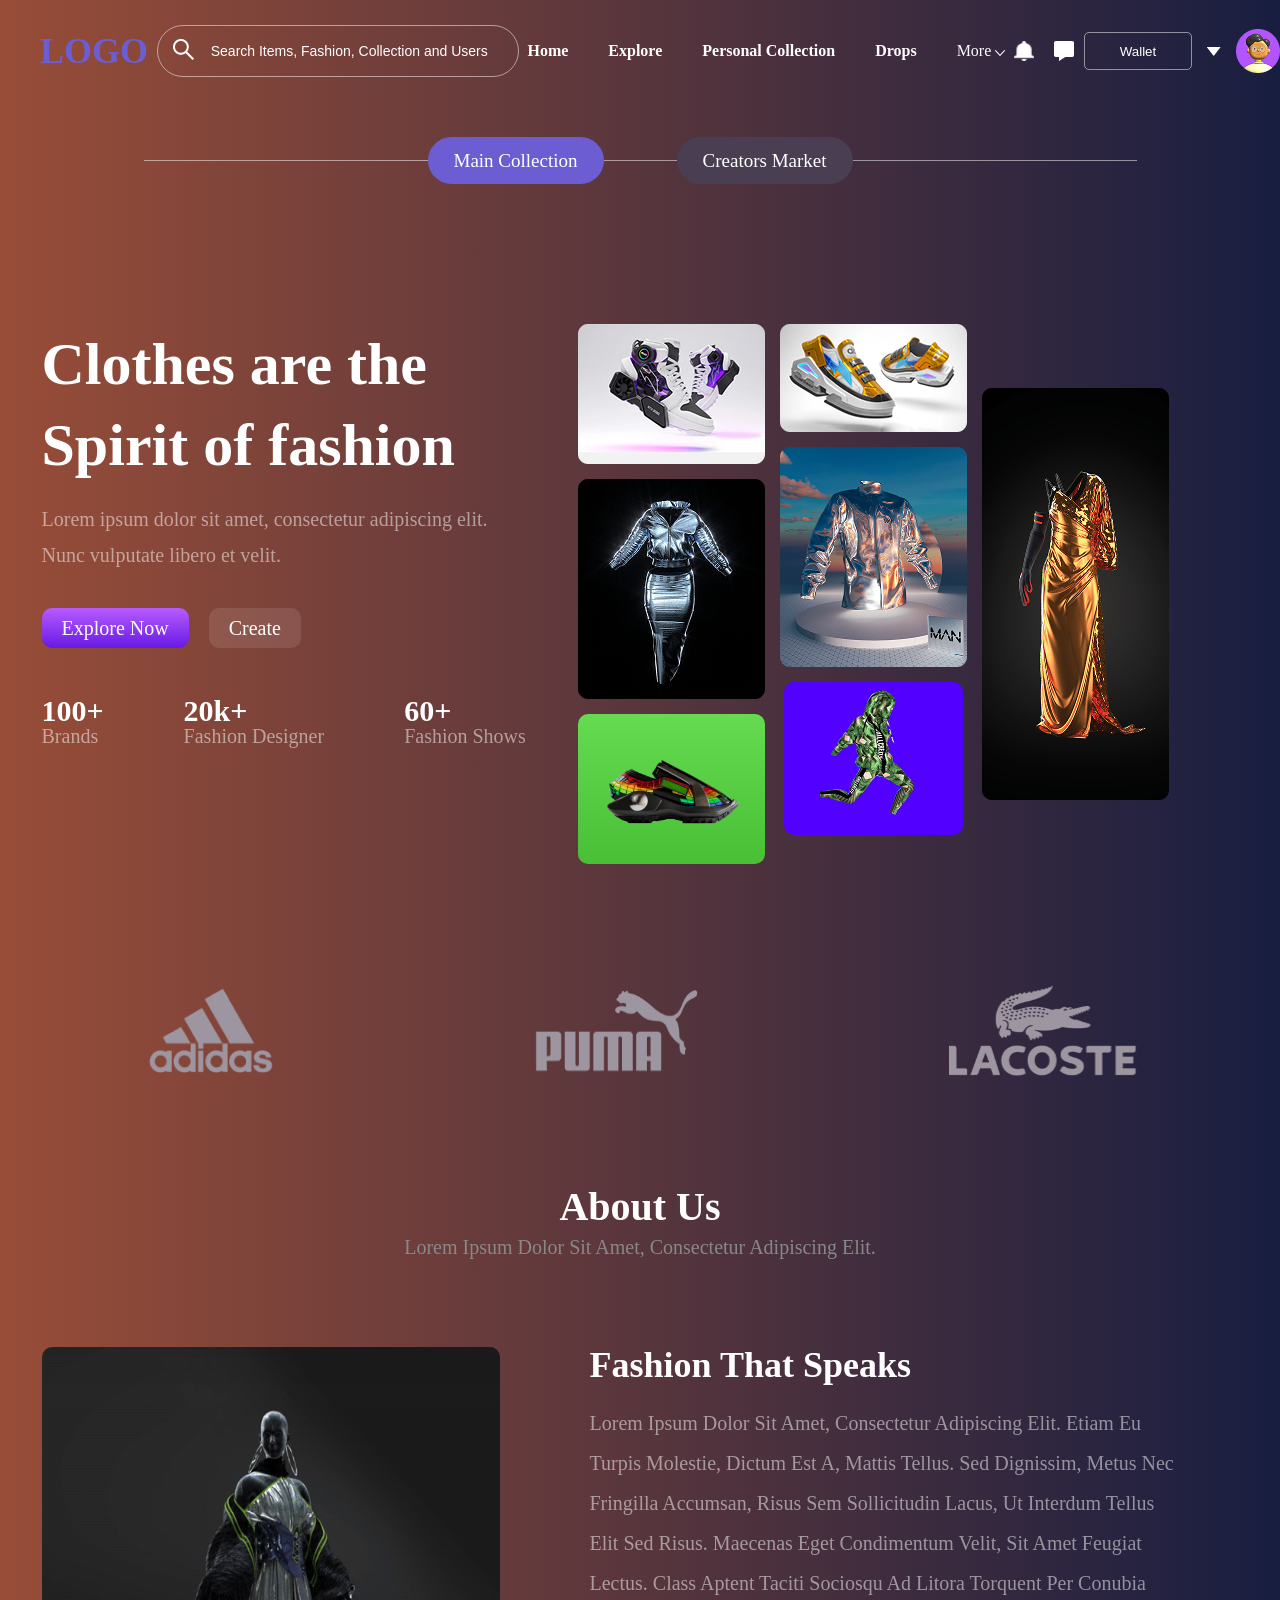
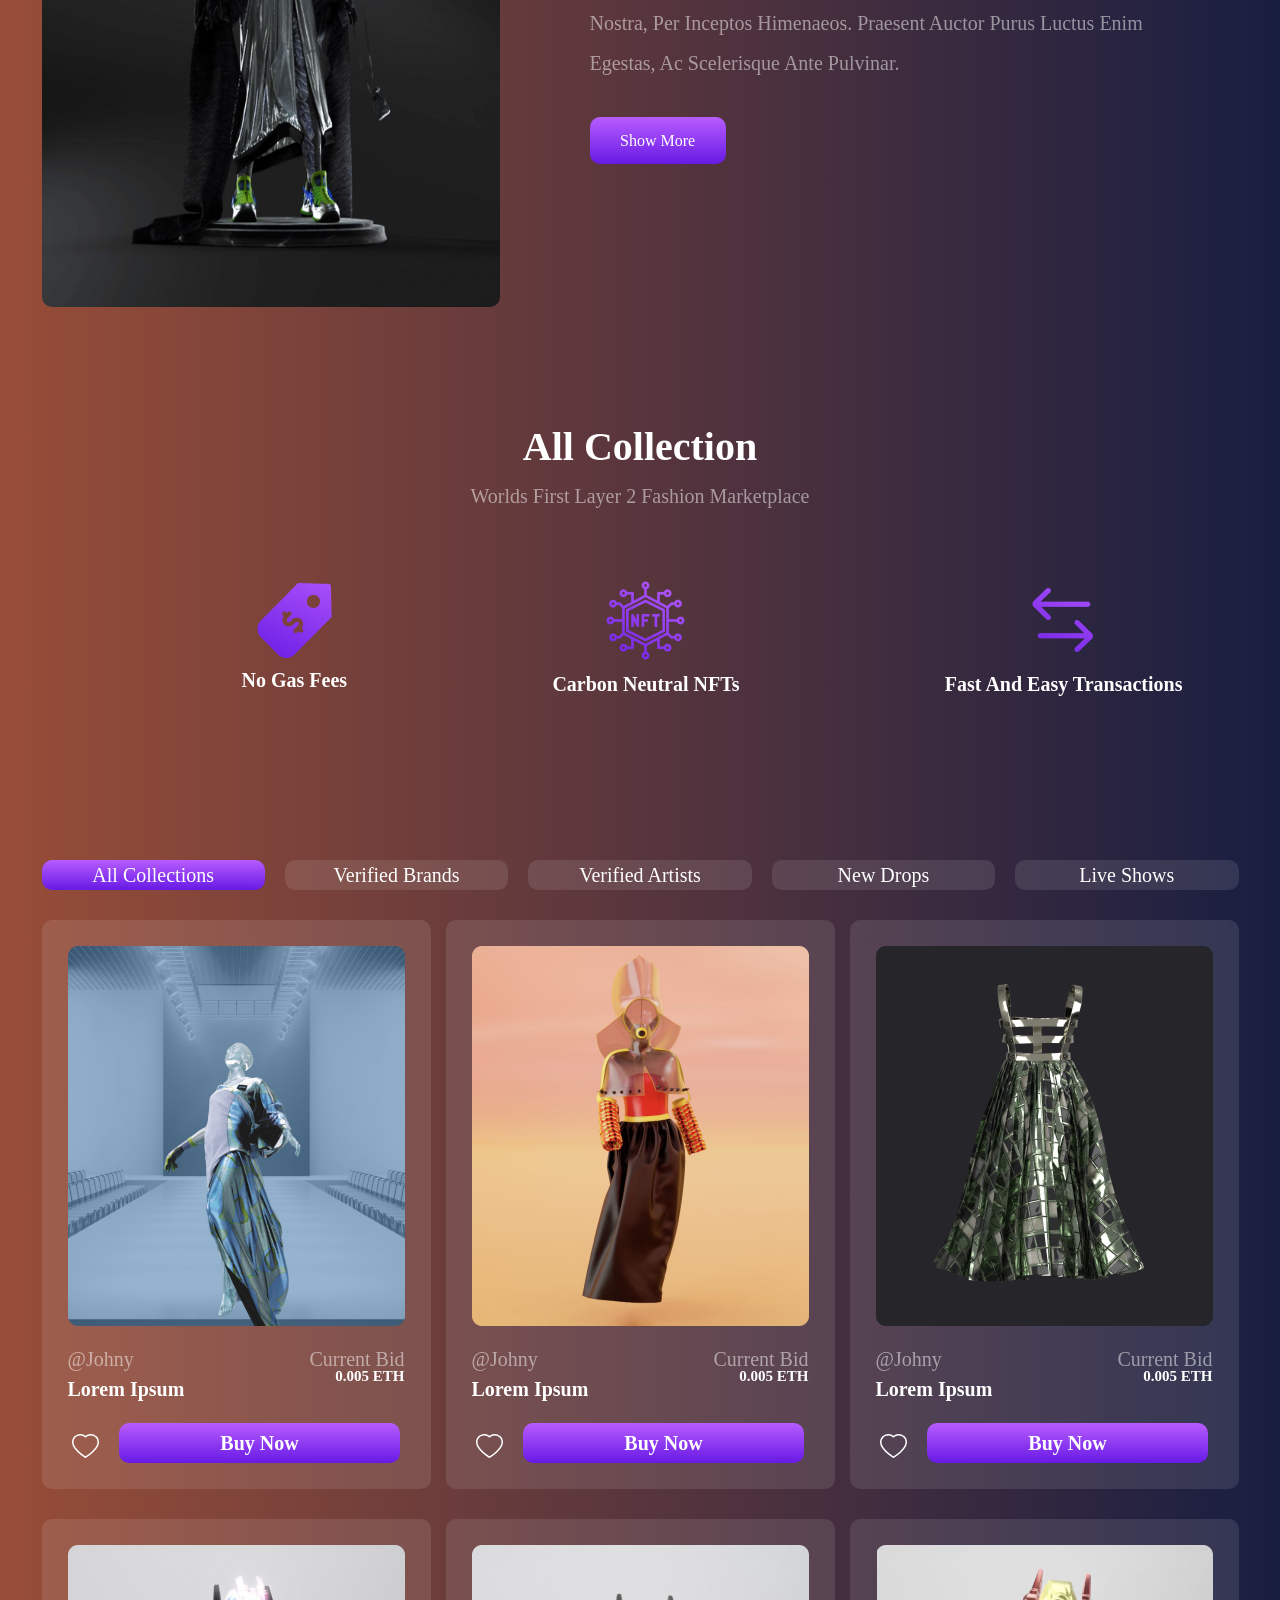
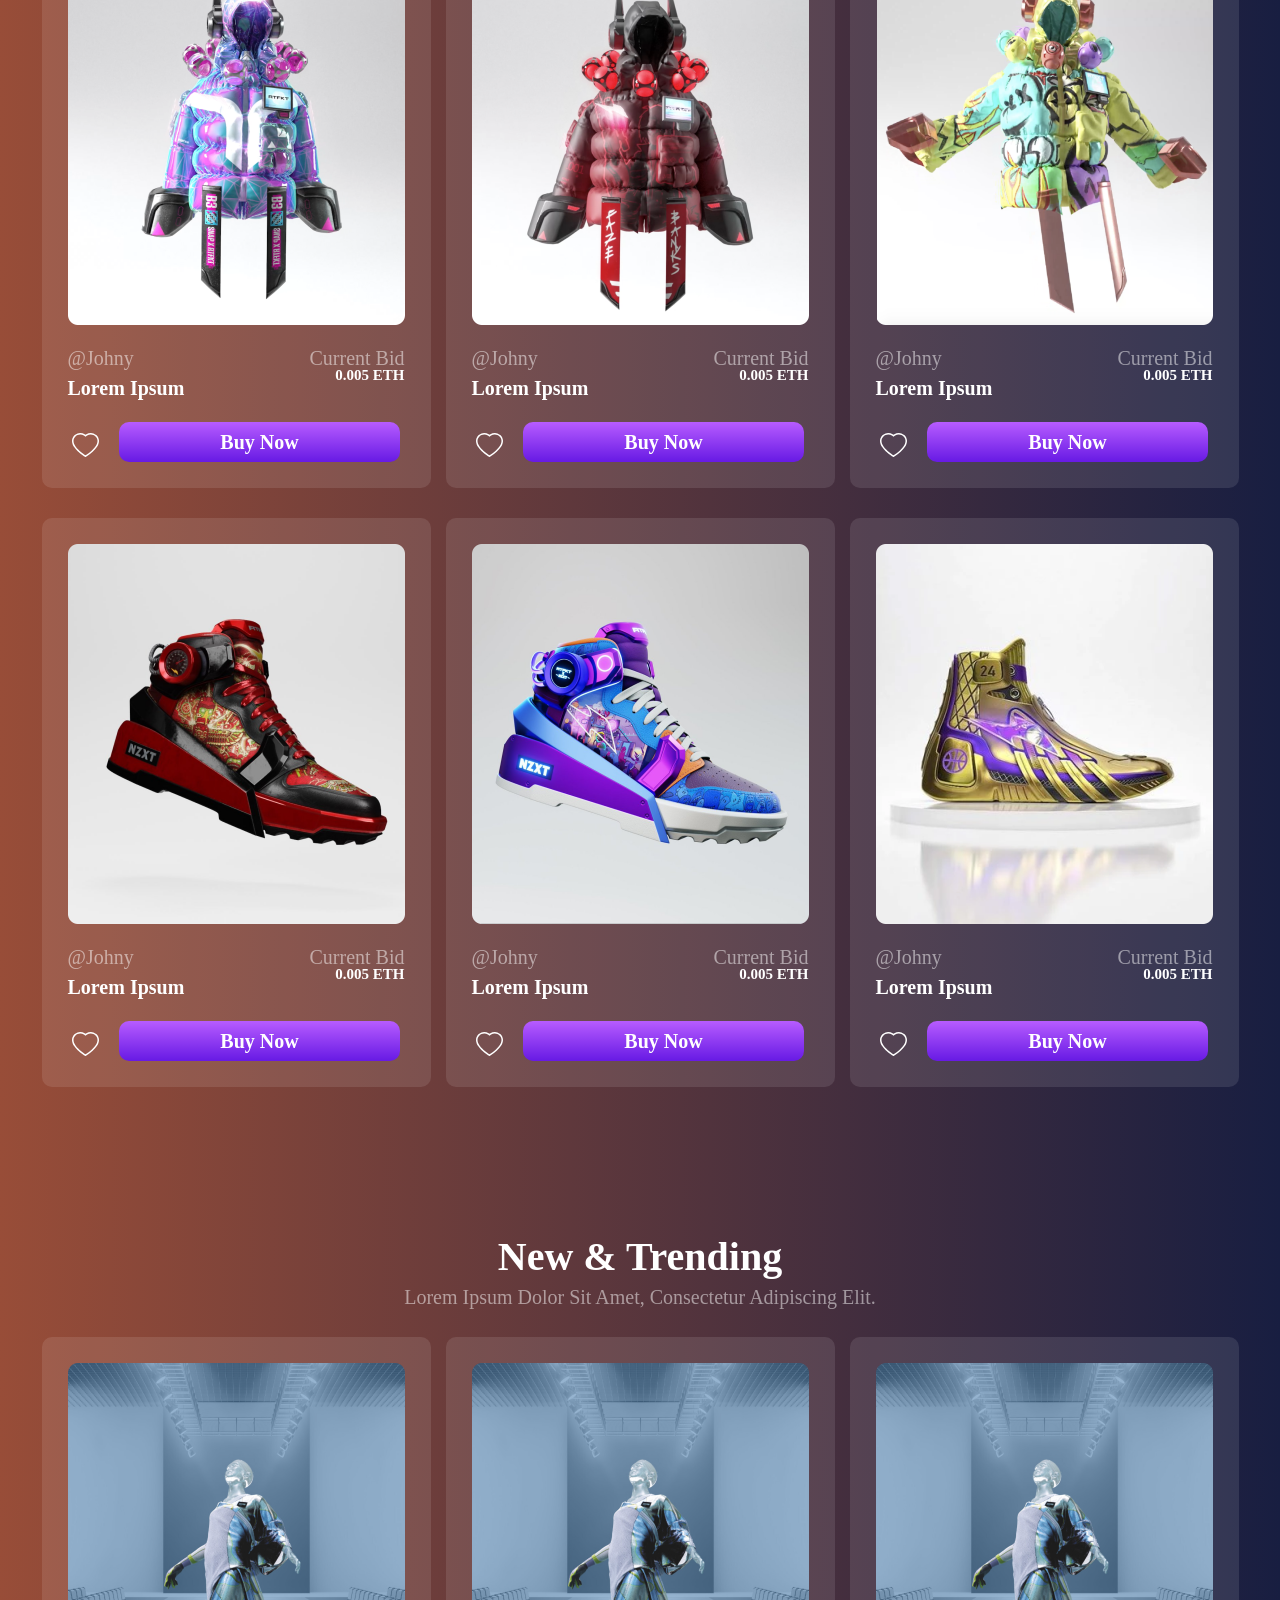
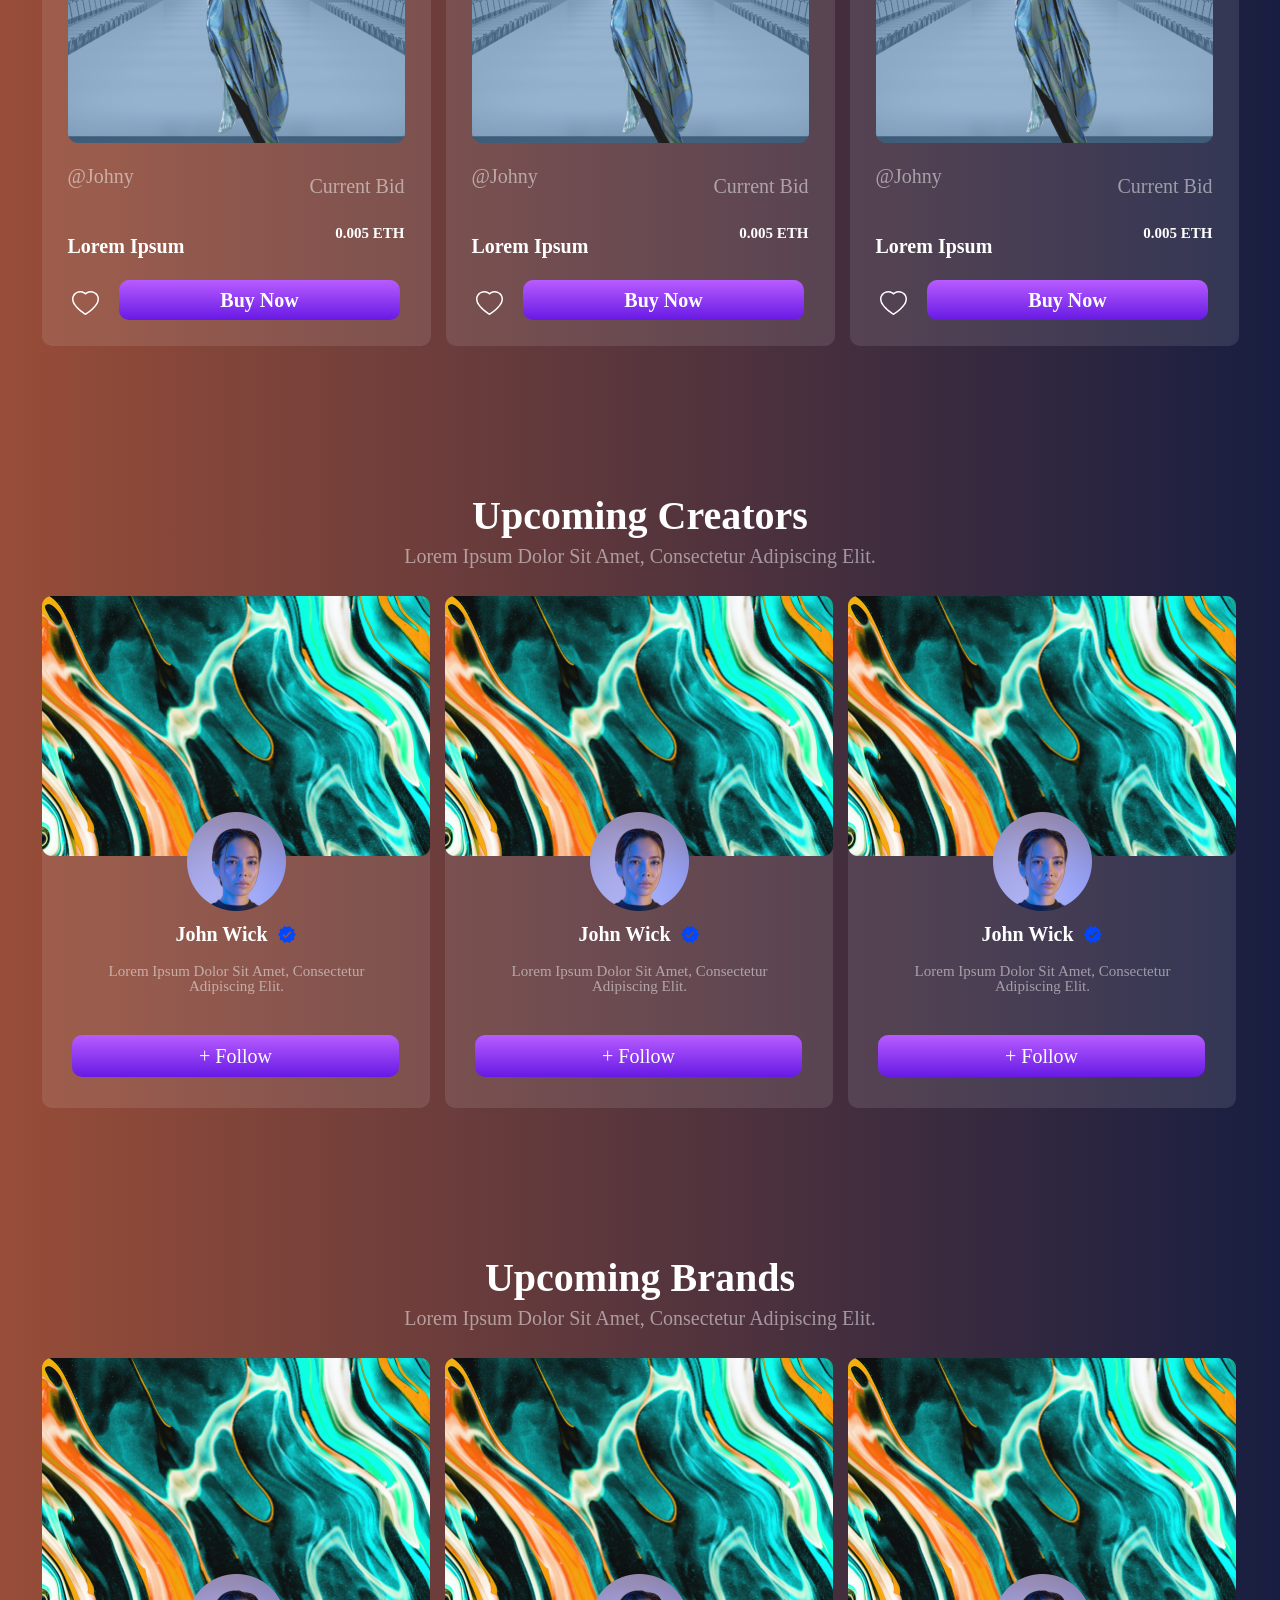
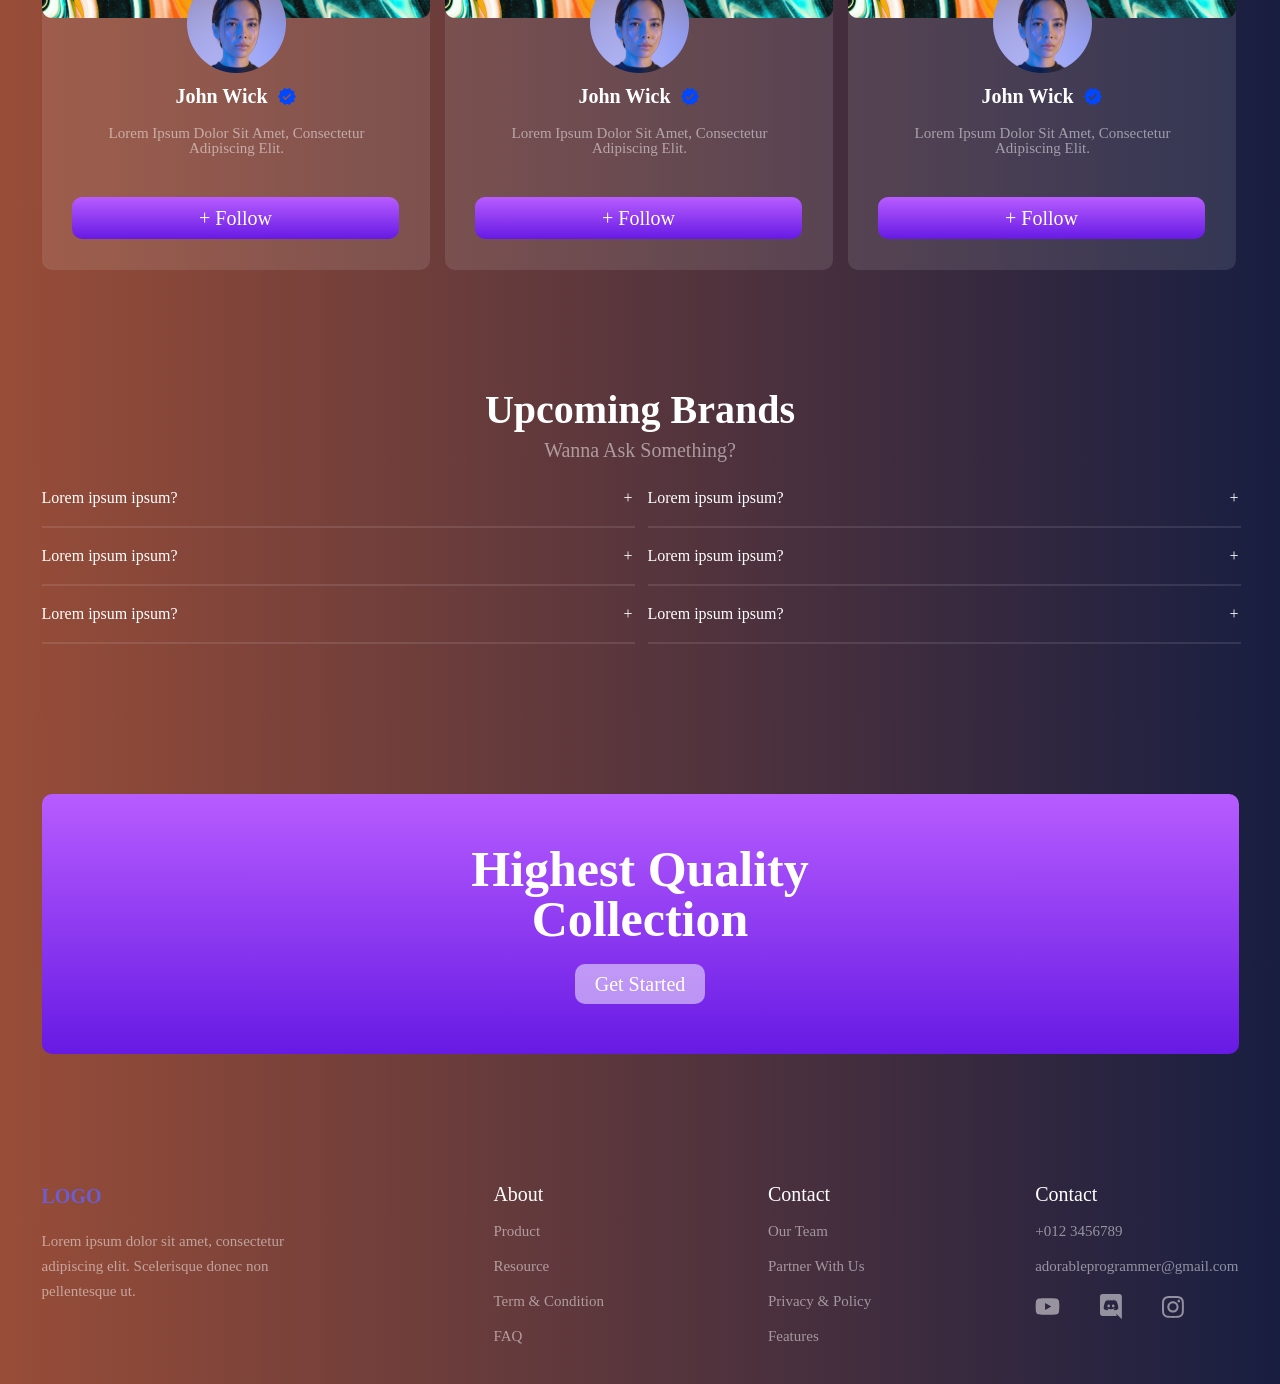
==== commit 981e143f: "feat: add stats.html and adjust shared footer layout" ====
--- a/index.html
+++ b/index.html
@@ -28,7 +28,7 @@
                         <img src="assets/images/icons/drop-icon.png" alt="drop icon">
                     </label>
                     <ul class="dropdown-menu">
-                        <li class="dropdown-li"><a href="#">Stats<div class="line"></div></a></li>
+                        <li class="dropdown-li"><a href="stats.html">Stats<div class="line"></div></a></li>
                         <li class="dropdown-li"><a href="#">Shows<div class="line"></div> </a></li>
                         <li class="dropdown-li"><a href="about.html">About Us<div class="line"></div></a></li>
                         <li class="dropdown-li"><a href="#">Community<div class="line"></div></a></li>
@@ -613,9 +613,8 @@
         <footer class="d-flex justify-between">
             <div class="wrapper d-flex c-direction gap-20">
                 <p class="logo bold-700 lh-100">LOGO</p>
-                <p class="bold-500">Lorem ipsum dolor sit amet, consectetur adipiscing elit.
-                    <br> Scelerisque donec non pellentesque ut.
-                </p>
+                <span class="bold-500">Lorem ipsum dolor sit amet, consectetur adipiscing elit. Scelerisque donec non pellentesque ut.
+                </span>
             </div>
             <div class="wrapper">
                 <ul class="d-flex c-direction gap-20">
--- a/assets/css/style.css
+++ b/assets/css/style.css
@@ -12,7 +12,7 @@
     --gray-50:#95929F;
     --gray-8:#888888;
 
-    --bg-purple: linear-gradient(to bottom, #B75CFF, #671AE4);
+    --bg-linear-prpl: linear-gradient(to bottom, #B75CFF, #671AE4);
 
     
 
@@ -354,7 +354,7 @@
 
         a {
             padding: 10px 101px;
-            background: var(--bg-purple);
+            background: var(--bg-linear-prpl);
             font-size: var(--base);
         }
 
@@ -384,6 +384,7 @@
         .avatar{
             position: relative;
             z-index: 2;
+
             img{
                 width: 99px;
                 height: 99px;
@@ -415,7 +416,7 @@
             padding: 10px 127px;
             font-size: var(--base);
             margin-bottom: 42px;
-            background: var(--bg-purple);
+            background: var(--bg-linear-prpl);
         }
     }
 }
@@ -511,7 +512,7 @@
                     font-size: var(--base);
     
                     &:first-child {
-                        background: var(--bg-purple);
+                        background: var(--bg-linear-prpl);
                     }
     
                     &:last-child {
@@ -645,7 +646,7 @@
                 height: auto;
                 width: auto;
                 padding: 15px 30.5px;
-                background: var(--bg-purple);
+                background: var(--bg-linear-prpl);
             }
         }
     }
@@ -690,7 +691,7 @@
                 flex: 1;
 
                 &:first-child {
-                    background: var(--bg-purple);
+                    background: var(--bg-linear-prpl);
                 }
             }
         }
@@ -701,12 +702,19 @@
     } 
 }
 
-section.trending, section.creators, section.brands {
-    margin-top: 150px;
+section.trending, section.creators, section.brands{
+            margin-top: 150px;
+
+        p{
+            padding-block: 10px 30px;
+        }
 }
 
 section.faq{
     margin-top: 120px;
+    p{
+        padding-block: 10px 30px;
+    }
 
     .faq-wrapper{
         width: 100%;
@@ -758,7 +766,7 @@
 
 section.get-started{
     margin-block: 150px 130px;
-    background: var(--bg-purple);
+    background: var(--bg-linear-prpl);
     width: 100%;
     border-radius: var(--primary-radius);
     transition: background 0.3s ease;
@@ -791,6 +799,12 @@
         p.logo{
             color: var(--purple-100);
             font-size: var(--base);
+        }
+        span{
+            color:var(--basic-50);
+            font-size: 15px;  
+            line-height: 25px;
+            max-width: 288px;
         }
         p{
           color:var(--basic-50);
@@ -873,10 +887,11 @@
         p{
             max-width: 617px;
             margin: 0 auto;
+            margin-bottom: 30px;
         }
         a.btn{
             padding: 10px 20px;
-            background: var(--bg-purple);
+            background: var(--bg-linear-prpl);
             font-size: var(--base);
         }
     }
@@ -986,7 +1001,7 @@
                     text-align: center;
 
                     &:first-child {
-                        background: var(--bg-purple);
+                        background: var(--bg-linear-prpl);
                     }
                 }
             } 
@@ -1086,7 +1101,7 @@
 
     a.btn{
         padding: 10px 20px;
-        background: var(--bg-purple);
+        background: var(--bg-linear-prpl);
         font-size: var(--base);
         margin-top: 45px;
     }
@@ -1126,13 +1141,13 @@
                 left: 25px;
             }
 
-            /* &.card-3{
+            &.card-3{
                 z-index: 1;
                 top: 50px;
                 left: 50px;  
 
                 
-            } */
+            }
         }
 
     }
@@ -1161,112 +1176,218 @@
 
 }
 
-main.drop-page{
-    section{
+main.drop-page {
+    section {
         margin-bottom: 120px;
-        h2{
+
+        h2 {
             padding-bottom: 25px;
         }
     }
 
-    section.hero{
+    section.hero {
         margin-top: 175px;
-        p{
+
+        p {
             max-width: 617px;
             margin: 0 auto;
         }
     }
 
-   
-        article.drop-cards{
-            .card{
-                .author-wrapper{
-                    h3{
-                        font-size: var(--base);
-                        color: var(--basic-50);
-                    }
-                    span{
-                        color: var(--basic-50);
-
-                    }
-
-                }
-
-                .brand-wrapper{
-                    margin-block: 16px 10px;
-
-                    h3{
-                        font-size: var(--base);
-                        padding-inline: 12px 5px;
-                    }
-                    svg{
-                        transition-duration: 0.3s;
-                        
-                         &:hover {
+
+    article.drop-cards {
+        .card {
+            .author-wrapper {
+                h3 {
+                    font-size: var(--base);
+                    color: var(--basic-50);
+                }
+
+                span {
+                    color: var(--basic-50);
+
+                }
+
+            }
+
+            .brand-wrapper {
+                margin-block: 16px 10px;
+
+                h3 {
+                    font-size: var(--base);
+                    padding-inline: 12px 5px;
+                }
+
+                svg {
+                    transition-duration: 0.3s;
+
+                    &:hover {
                         transform: scale(1.1);
+                    }
+                }
+            }
+
+            .content {
+                max-width: 313px;
+
+                h4 {
+                    font-size: var(--heading-4);
+                }
+
+                p {
+                    font-size: 14px;
+                    line-height: 25px;
+                    color: var(--basic);
+
+                    label.read-more {
+                        cursor: pointer;
+
+                        input.read-more-button {
+                            display: none;
                         }
-                    }
-                }
-                .content{
-                    max-width: 313px;
-
-                    h4{
-                        font-size: var(--heading-4);
-                    }
-                    p{
-                        font-size: 14px;
-                        line-height: 25px;
+
+                        span.read-more {
+                            font-size: 14px;
+                            line-height: 25px;
+                            color: var(--purple-50);
+                        }
+
+                        span.extra-text {
+                            display: none;
+                            font-size: 14px;
+                            line-height: 25px;
+                            color: var(--basic);
+                        }
+
+                        .read-more-button:checked~.extra-text {
+                            display: block;
+                        }
+                    }
+                }
+            }
+        }
+    }
+
+}
+
+main.stats-page{
+    section.hero{
+        margin:200px 80px 130px 95px;
+        article.content{
+            h1{
+                font-size: var(--heading-1);
+            }
+            p{
+                font-size: var(--base);
+            }
+        }
+
+        article.time-table{
+            
+            .article-header{
+                margin-block: 90px;
+                
+                a.secondary-btn{
+                    background: var(--bg-linear-prpl);
+                    font-size: 16px;
+                    padding: 14px 16.5px;
+                    border-radius: 5px;
+                }
+                .wrapper{    
+                    button{
+                        background-color: transparent;
+                        border: 0.3px solid var(--basic);
+                        border-radius: 5px;
                         color: var(--basic);
-                        label.read-more{
+                        font-size: 16px;
+                        padding: 14px 20px;
                         cursor: pointer;
-    
-                            input.read-more-button{
-                                display: none;
+                    }
+                }
+            }
+            .article-main{
+            
+                .article-nav{
+                    >a{
+                        font-size: 18px;
+                    }
+                    ul.nav{
+                        gap:115px;
+                        li{
+                            font-size: 18px;
+                        }
+                    }
+                }
+
+                .preview{
+                    hr.line{
+                        width: 100%;
+                        border: 0.5px solid var(--basic);
+                        margin-block: 35px;
+
+                    }
+                    ul.row{
+                        li{
+                            .brand-wrapper{
+                                margin-right: 150px;
+                                >svg{
+                                    padding-left: 10px;
+                                }
+                                h2{
+                                    padding-inline: 10px 5px;
+                                    font-size: 18px;
+                                }
                             }
-                            span.read-more{
-                                font-size: 14px;
-                                line-height: 25px; 
-                                color:var(--purple-50);
+
+                            &:nth-child(3){
+                                color: #0ACF41;
                             }
-    
-                            span.extra-text{
-                                display: none;
-                                font-size: 14px;
-                                line-height: 25px; 
-                                color: var(--basic);
-                            }
-                            .read-more-button:checked ~ .extra-text {
-                                display: block;
+                            &:nth-child(4){
+                                color: #FF2222;
                             }
                         }
                     }
                 }
-            }
-        }
-    
-}
-
-
-
-
-
-
-
-
-
-
-
-
-
-
-
-
-
-
-
-
-
-
-
-
-
+
+            }
+            .article-footer{
+                margin-top: 80px;
+                button{
+                    background-color: transparent;
+                    border: 0.3px solid var(--basic);
+                    border-radius: 5px;
+                    color: var(--basic);
+                    font-size: 16px;
+                    padding: 10px 18px;
+                    cursor: pointer;
+                }
+            }
+        }
+    }
+    
+}
+
+
+
+
+
+
+
+
+
+
+
+
+
+
+
+
+
+
+
+
+
+
+
+
+
